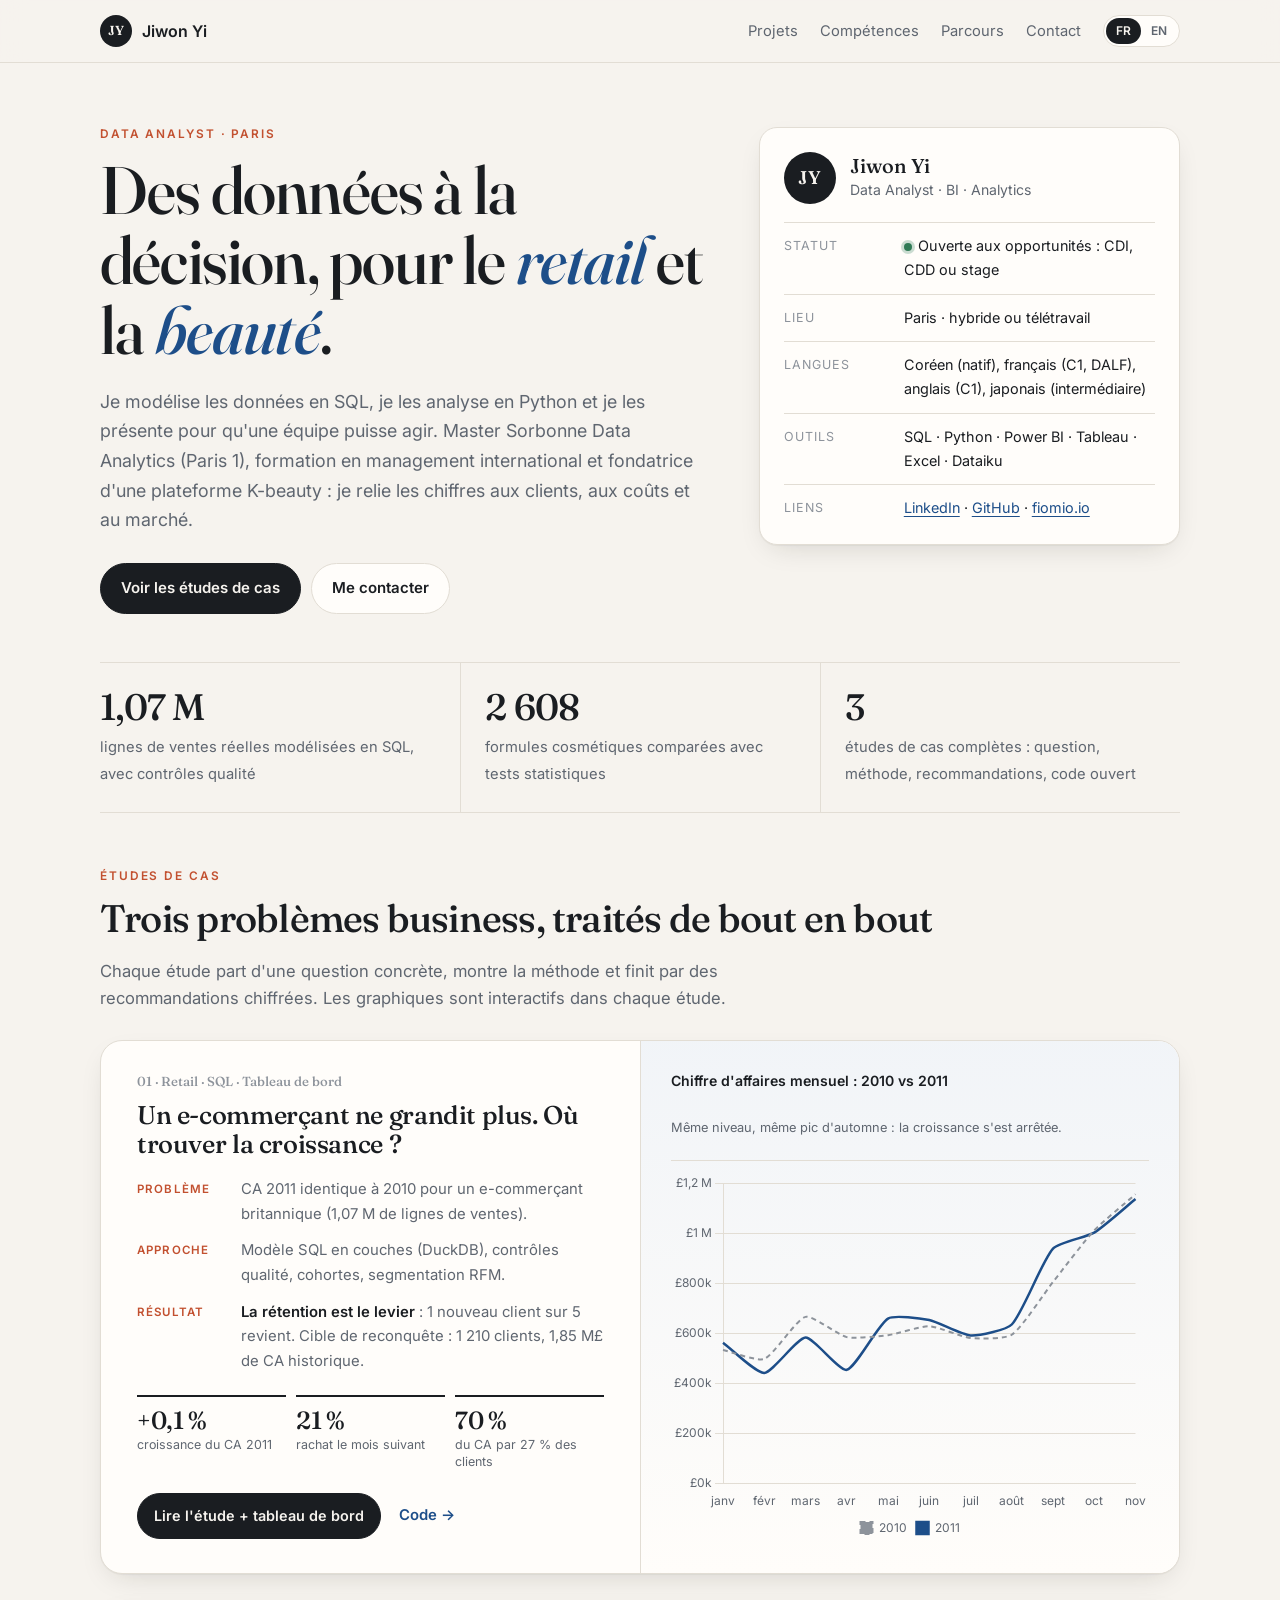
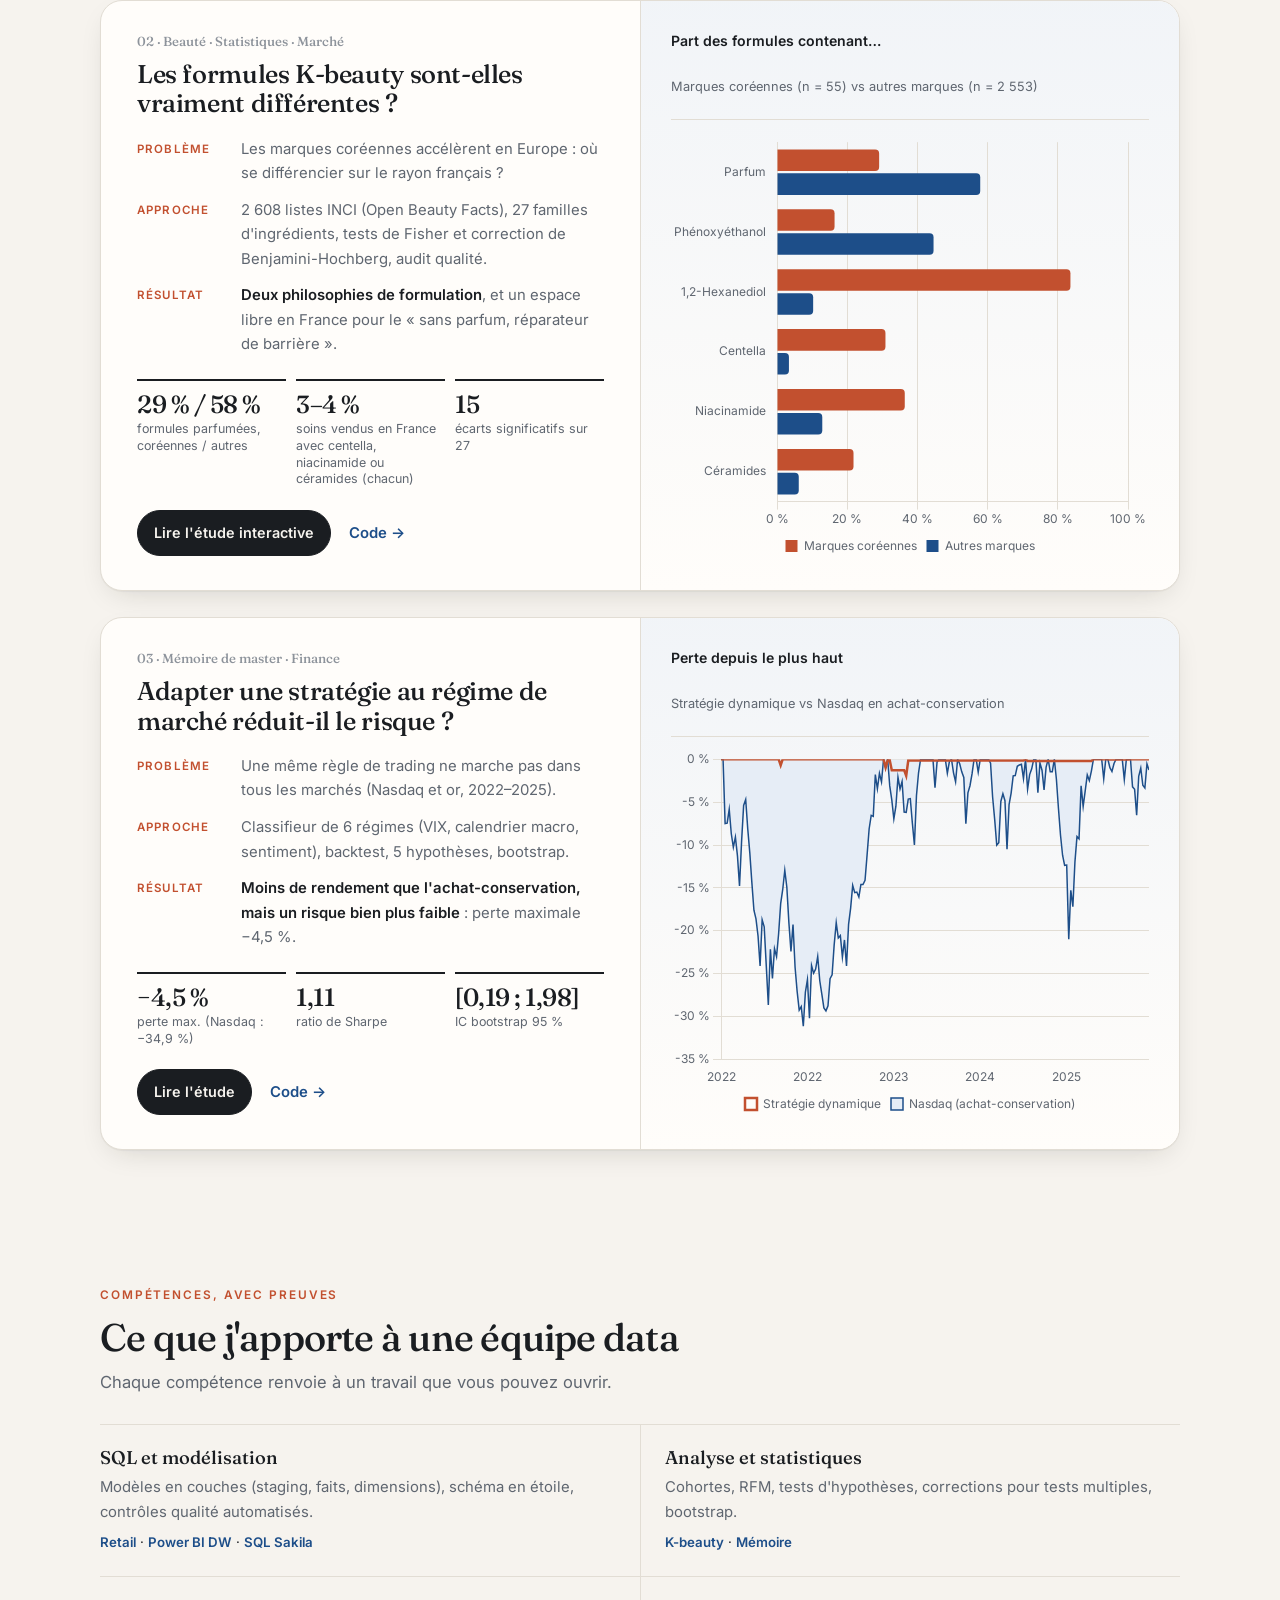
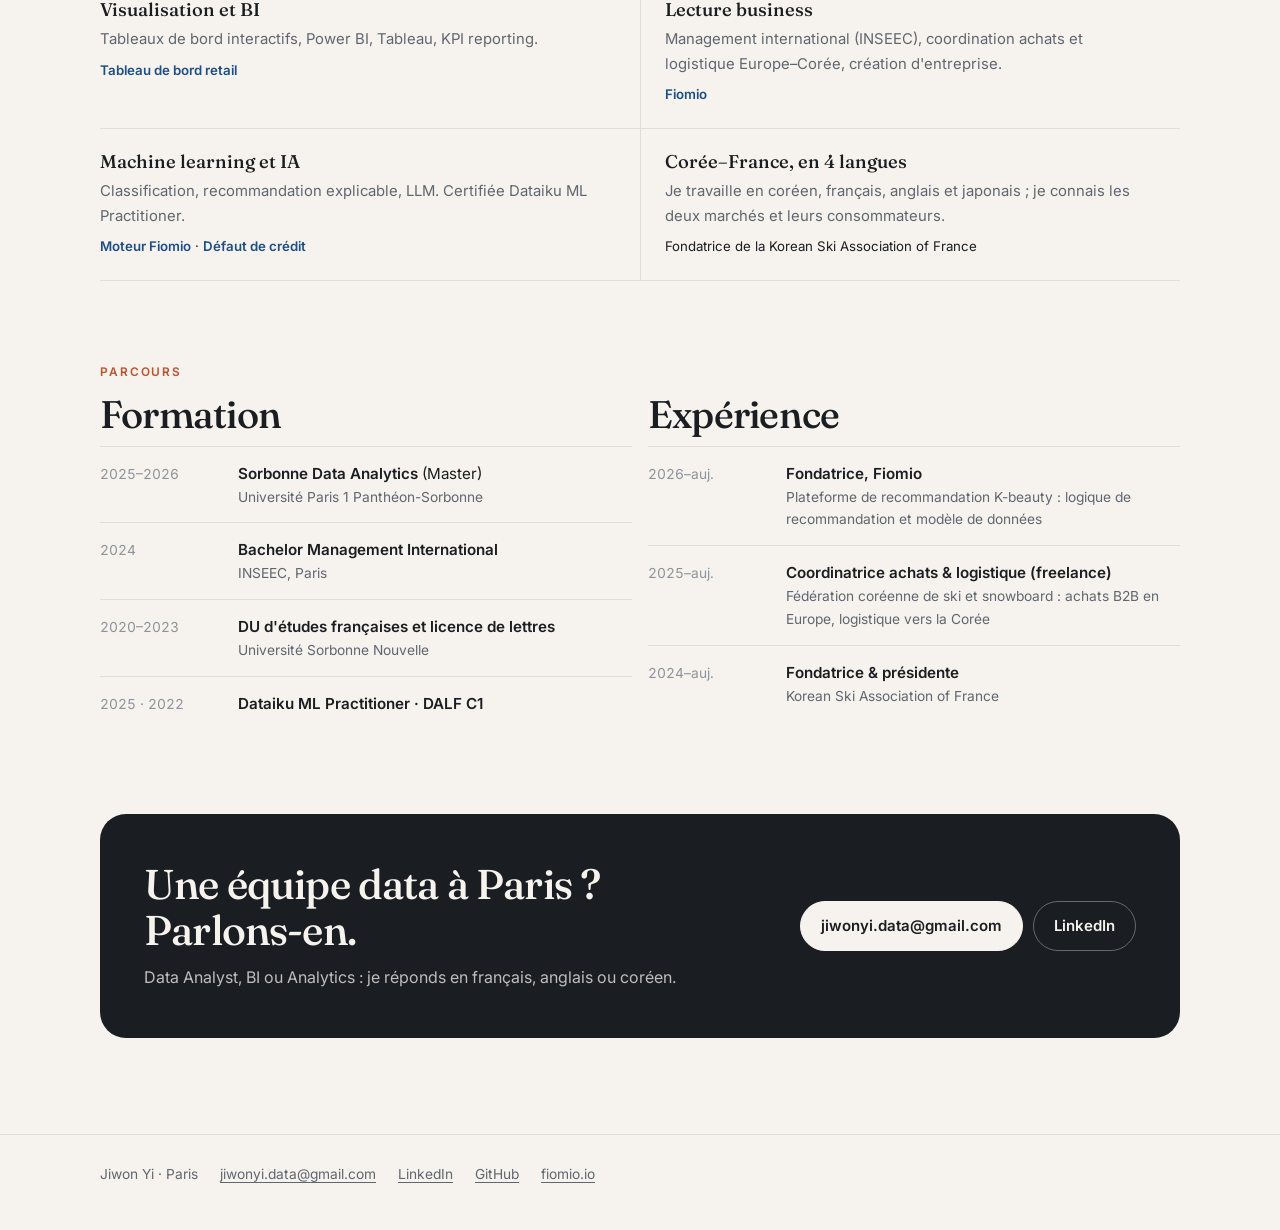
==== index.html @ de8e658b "Add cache-busting version to asset URLs Co-Authored-By: Claude Opus 5.5 <noreply@anthropic.com> Clau" ====
<!doctype html>
<html lang="fr" data-lang="fr">
<head>
<meta charset="utf-8">
<meta name="viewport" content="width=device-width, initial-scale=1">
<title>Jiwon Yi — Data Analyst à Paris</title>
<meta name="title-fr" content="Jiwon Yi — Data Analyst à Paris">
<meta name="title-en" content="Jiwon Yi — Data Analyst in Paris">
<meta name="description" content="Jiwon Yi, Data Analyst à Paris : SQL, Python, BI. Études de cas en retail, beauté et finance.">
<link rel="preconnect" href="https://fonts.googleapis.com"><link rel="preconnect" href="https://fonts.gstatic.com" crossorigin>
<link rel="stylesheet" href="https://fonts.googleapis.com/css2?family=Fraunces:ital,opsz,wght@0,9..144,400..600;1,9..144,400..600&family=Inter:wght@400;500;600&display=swap">
<link rel="stylesheet" href="assets/site.css?v=202611230153">
<script src="assets/site.js?v=202611230153"></script>
</head>
<body>
<nav class="nav"><div class="wrap">
  <a class="brand" href="index.html"><span class="mono">JY</span>Jiwon Yi</a>
  <a class="link" href="index.html#projets"><span lang="fr">Projets</span><span lang="en">Projects</span></a>
  <a class="link opt" href="index.html#competences"><span lang="fr">Compétences</span><span lang="en">Skills</span></a>
  <a class="link opt" href="index.html#parcours"><span lang="fr">Parcours</span><span lang="en">Background</span></a>
  <a class="link opt" href="mailto:jiwonyi.data@gmail.com">Contact</a>
  <div class="langsw" role="group" aria-label="Language"><button data-lang="fr" aria-pressed="true">FR</button><button data-lang="en" aria-pressed="false">EN</button></div>
</div></nav>
<header class="hero"><div class="wrap grid">
  <div>
    <p class="eyebrow">Data Analyst · Paris</p>
    <h1 class="display" lang="fr">Des données à la décision, pour le <em>retail</em> et la <em>beauté</em>.</h1>
    <h1 class="display" lang="en">From data to decisions, for <em>retail</em> and <em>beauty</em>.</h1>
    <p class="lead" lang="fr">Je modélise les données en SQL, je les analyse en Python et je les présente pour qu'une équipe puisse agir. Master Sorbonne Data Analytics (Paris 1), formation en management international et fondatrice d'une plateforme K-beauty : je relie les chiffres aux clients, aux coûts et au marché.</p>
    <p class="lead" lang="en">I model data in SQL, analyse it in Python and present it so a team can act on it. Sorbonne Data Analytics master's (Paris 1), an international-management background and founder of a K-beauty platform: I connect numbers to customers, costs and markets.</p>
    <div class="btns">
      <a class="btn primary" href="#etudes"><span lang="fr">Voir les études de cas</span><span lang="en">See the case studies</span></a>
      <a class="btn" href="mailto:jiwonyi.data@gmail.com"><span lang="fr">Me contacter</span><span lang="en">Get in touch</span></a>
    </div>
  </div>
  <aside class="profile">
    <div class="top"><span class="mono">JY</span><div><div class="name">Jiwon Yi</div><div class="role">Data Analyst · BI · Analytics</div></div></div>
    <dl class="facts">
      <div><dt lang="fr">Statut</dt><dt lang="en">Status</dt><dd><span class="dot"></span><span lang="fr">Ouverte aux opportunités : CDI, CDD ou stage</span><span lang="en">Open to roles: permanent, fixed-term or internship</span></dd></div>
      <div><dt lang="fr">Lieu</dt><dt lang="en">Location</dt><dd lang="fr">Paris · hybride ou télétravail</dd><dd lang="en">Paris · hybrid or remote</dd></div>
      <div><dt lang="fr">Langues</dt><dt lang="en">Languages</dt><dd lang="fr">Coréen (natif), français (C1, DALF), anglais (C1), japonais (intermédiaire)</dd><dd lang="en">Korean (native), French (C1, DALF), English (C1), Japanese (intermediate)</dd></div>
      <div><dt lang="fr">Outils</dt><dt lang="en">Tools</dt><dd>SQL · Python · Power BI · Tableau · Excel · Dataiku</dd></div>
      <div><dt lang="fr">Liens</dt><dt lang="en">Links</dt><dd><a href="https://www.linkedin.com/in/jiwonyi/">LinkedIn</a> · <a href="https://github.com/jiwon-ai">GitHub</a> · <a href="https://fiomio.io">fiomio.io</a></dd></div>
    </dl>
  </aside>
</div></header>

<div class="wrap"><div class="proof">
  <div><b><span lang="fr">1,07 M</span><span lang="en">1.07 M</span></b><span lang="fr">lignes de ventes réelles modélisées en SQL, avec contrôles qualité</span><span lang="en">real sales lines modelled in SQL, with data-quality checks</span></div>
  <div><b><span lang="fr">2 608</span><span lang="en">2,608</span></b><span lang="fr">formules cosmétiques comparées avec tests statistiques</span><span lang="en">cosmetic formulas compared with statistical tests</span></div>
  <div><b>3</b><span lang="fr">études de cas complètes : question, méthode, recommandations, code ouvert</span><span lang="en">full case studies: question, method, recommendations, open code</span></div>
</div></div>

<section id="etudes"><div class="wrap">
  <div class="sechead"><div>
    <p class="eyebrow"><span lang="fr">Études de cas</span><span lang="en">Case studies</span></p>
    <h2 class="h" lang="fr">Trois problèmes business, traités de bout en bout</h2>
    <h2 class="h" lang="en">Three business problems, solved end to end</h2>
  </div></div>
  <p class="intro" lang="fr">Chaque étude part d'une question concrète, montre la méthode et finit par des recommandations chiffrées. Les graphiques sont interactifs dans chaque étude.</p>
  <p class="intro" lang="en">Each study starts from a concrete question, shows the method and ends with quantified recommendations. Charts are interactive inside each study.</p>

  <article class="case">
    <div class="txt">
      <div class="num">01 · Retail · SQL · <span lang="fr">Tableau de bord</span><span lang="en">Dashboard</span></div>
      <h3 lang="fr">Un e-commerçant ne grandit plus. Où trouver la croissance ?</h3>
      <h3 lang="en">An online retailer stopped growing. Where is the growth?</h3>
      <dl class="pai">
        <div><dt lang="fr">Problème</dt><dt lang="en">Problem</dt><dd lang="fr">CA 2011 identique à 2010 pour un e-commerçant britannique (1,07 M de lignes de ventes).</dd><dd lang="en">2011 revenue equal to 2010 for a UK online retailer (1.07 M sales lines).</dd></div>
        <div><dt lang="fr">Approche</dt><dt lang="en">Approach</dt><dd lang="fr">Modèle SQL en couches (DuckDB), contrôles qualité, cohortes, segmentation RFM.</dd><dd lang="en">Layered SQL model (DuckDB), data-quality checks, cohorts, RFM segmentation.</dd></div>
        <div><dt lang="fr">Résultat</dt><dt lang="en">Result</dt><dd lang="fr"><b>La rétention est le levier</b> : 1 nouveau client sur 5 revient. Cible de reconquête : 1 210 clients, 1,85 M£ de CA historique.</dd><dd lang="en"><b>Retention is the lever</b>: 1 in 5 new customers returns. Win-back target: 1,210 customers, £1.85 M lifetime revenue.</dd></div>
      </dl>
      <div class="metrics">
        <div><b><span lang="fr">+0,1 %</span><span lang="en">+0.1 %</span></b><span lang="fr">croissance du CA 2011</span><span lang="en">2011 revenue growth</span></div>
        <div><b>21 %</b><span lang="fr">rachat le mois suivant</span><span lang="en">repeat next month</span></div>
        <div><b>70 %</b><span lang="fr">du CA par 27 % des clients</span><span lang="en">of revenue from 27 % of customers</span></div>
      </div>
      <div class="actions"><a class="btn primary" href="retail.html"><span lang="fr">Lire l'étude + tableau de bord</span><span lang="en">Read the study + dashboard</span></a><a href="https://github.com/jiwon-ai/retail-sales-analytics">Code →</a></div>
    </div>
    <div class="viz">
      <h4 lang="fr">Chiffre d'affaires mensuel : 2010 vs 2011</h4><h4 lang="en">Monthly revenue: 2010 vs 2011</h4>
      <p class="cap" lang="fr">Même niveau, même pic d'automne : la croissance s'est arrêtée.</p>
      <p class="cap" lang="en">Same level, same autumn peak: growth has stopped.</p>
      <div class="chartbox"><canvas id="v-retail" role="img" aria-label="Monthly revenue 2010 vs 2011"></canvas></div>
    </div>
  </article>

  <article class="case">
    <div class="txt">
      <div class="num">02 · <span lang="fr">Beauté</span><span lang="en">Beauty</span> · <span lang="fr">Statistiques</span><span lang="en">Statistics</span> · <span lang="fr">Marché</span><span lang="en">Market</span></div>
      <h3 lang="fr">Les formules K-beauty sont-elles vraiment différentes ?</h3>
      <h3 lang="en">Are K-beauty formulas really different?</h3>
      <dl class="pai">
        <div><dt lang="fr">Problème</dt><dt lang="en">Problem</dt><dd lang="fr">Les marques coréennes accélèrent en Europe : où se différencier sur le rayon français ?</dd><dd lang="en">Korean brands are accelerating in Europe: where can they stand out on the French shelf?</dd></div>
        <div><dt lang="fr">Approche</dt><dt lang="en">Approach</dt><dd lang="fr">2 608 listes INCI (Open Beauty Facts), 27 familles d'ingrédients, tests de Fisher et correction de Benjamini-Hochberg, audit qualité.</dd><dd lang="en">2,608 INCI lists (Open Beauty Facts), 27 ingredient families, Fisher tests with Benjamini-Hochberg correction, quality audit.</dd></div>
        <div><dt lang="fr">Résultat</dt><dt lang="en">Result</dt><dd lang="fr"><b>Deux philosophies de formulation</b>, et un espace libre en France pour le « sans parfum, réparateur de barrière ».</dd><dd lang="en"><b>Two formulation philosophies</b>, and white space in France for "fragrance-free, barrier repair".</dd></div>
      </dl>
      <div class="metrics">
        <div><b>29 % / 58 %</b><span lang="fr">formules parfumées, coréennes / autres</span><span lang="en">fragranced, Korean / other</span></div>
        <div><b>3–4 %</b><span lang="fr">soins vendus en France avec centella, niacinamide ou céramides (chacun)</span><span lang="en">of French face care with centella, niacinamide or ceramides (each)</span></div>
        <div><b>15</b><span lang="fr">écarts significatifs sur 27</span><span lang="en">significant gaps out of 27</span></div>
      </div>
      <div class="actions"><a class="btn primary" href="kbeauty.html"><span lang="fr">Lire l'étude interactive</span><span lang="en">Read the interactive study</span></a><a href="https://github.com/jiwon-ai/kbeauty-ingredients-analysis">Code →</a></div>
    </div>
    <div class="viz">
      <h4 lang="fr">Part des formules contenant…</h4><h4 lang="en">Share of formulas containing…</h4>
      <p class="cap" lang="fr">Marques coréennes (n = 55) vs autres marques (n = 2 553)</p>
      <p class="cap" lang="en">Korean brands (n = 55) vs other brands (n = 2,553)</p>
      <div class="chartbox"><canvas id="v-kb" role="img" aria-label="Ingredient shares, Korean vs other brands"></canvas></div>
    </div>
  </article>

  <article class="case">
    <div class="txt">
      <div class="num">03 · <span lang="fr">Mémoire de master</span><span lang="en">Master's thesis</span> · <span lang="fr">Finance</span><span lang="en">Finance</span></div>
      <h3 lang="fr">Adapter une stratégie au régime de marché réduit-il le risque ?</h3>
      <h3 lang="en">Does adapting a strategy to the market regime reduce risk?</h3>
      <dl class="pai">
        <div><dt lang="fr">Problème</dt><dt lang="en">Problem</dt><dd lang="fr">Une même règle de trading ne marche pas dans tous les marchés (Nasdaq et or, 2022–2025).</dd><dd lang="en">One trading rule does not work in every market (Nasdaq and gold, 2022–2025).</dd></div>
        <div><dt lang="fr">Approche</dt><dt lang="en">Approach</dt><dd lang="fr">Classifieur de 6 régimes (VIX, calendrier macro, sentiment), backtest, 5 hypothèses, bootstrap.</dd><dd lang="en">6-regime classifier (VIX, macro calendar, sentiment), backtest, 5 hypotheses, bootstrap.</dd></div>
        <div><dt lang="fr">Résultat</dt><dt lang="en">Result</dt><dd lang="fr"><b>Moins de rendement que l'achat-conservation, mais un risque bien plus faible</b> : perte maximale −4,5 %.</dd><dd lang="en"><b>Less return than buy-and-hold, but far lower risk</b>: −4.5 % maximum drawdown.</dd></div>
      </dl>
      <div class="metrics">
        <div><b><span lang="fr">−4,5 %</span><span lang="en">−4.5 %</span></b><span lang="fr">perte max. (Nasdaq : −34,9 %)</span><span lang="en">max drawdown (Nasdaq: −34.9 %)</span></div>
        <div><b><span lang="fr">1,11</span><span lang="en">1.11</span></b><span lang="fr">ratio de Sharpe</span><span lang="en">Sharpe ratio</span></div>
        <div><b><span lang="fr">[0,19 ; 1,98]</span><span lang="en">[0.19, 1.98]</span></b><span lang="fr">IC bootstrap 95 %</span><span lang="en">95 % bootstrap CI</span></div>
      </div>
      <div class="actions"><a class="btn primary" href="thesis.html"><span lang="fr">Lire l'étude</span><span lang="en">Read the study</span></a><a href="https://github.com/jiwon-ai/Paris1_nasdaqandgold">Code →</a></div>
    </div>
    <div class="viz">
      <h4 lang="fr">Perte depuis le plus haut</h4><h4 lang="en">Drawdown from peak</h4>
      <p class="cap" lang="fr">Stratégie dynamique vs Nasdaq en achat-conservation</p>
      <p class="cap" lang="en">Dynamic strategy vs Nasdaq buy-and-hold</p>
      <div class="chartbox"><canvas id="v-th" role="img" aria-label="Drawdown, dynamic strategy vs Nasdaq"></canvas></div>
    </div>
  </article>
</div></section>

<section id="competences"><div class="wrap">
  <p class="eyebrow"><span lang="fr">Compétences, avec preuves</span><span lang="en">Skills, with evidence</span></p>
  <h2 class="h" lang="fr">Ce que j'apporte à une équipe data</h2>
  <h2 class="h" lang="en">What I bring to a data team</h2>
  <p class="intro" lang="fr">Chaque compétence renvoie à un travail que vous pouvez ouvrir.</p>
  <p class="intro" lang="en">Each skill links to work you can open.</p>
  <div class="caps">
    <div class="cap"><h3 lang="fr">SQL et modélisation</h3><h3 lang="en">SQL &amp; data modelling</h3>
      <p lang="fr">Modèles en couches (staging, faits, dimensions), schéma en étoile, contrôles qualité automatisés.</p>
      <p lang="en">Layered models (staging, facts, dimensions), star schema, automated data-quality checks.</p>
      <div class="ev"><a href="retail.html">Retail</a> · <a href="https://github.com/jiwon-ai/PROJET-POWER-BI-SDA6">Power BI DW</a> · <a href="https://github.com/jiwon-ai/SDA_SQL">SQL Sakila</a></div></div>
    <div class="cap"><h3 lang="fr">Analyse et statistiques</h3><h3 lang="en">Analysis &amp; statistics</h3>
      <p lang="fr">Cohortes, RFM, tests d'hypothèses, corrections pour tests multiples, bootstrap.</p>
      <p lang="en">Cohorts, RFM, hypothesis tests, multiple-testing corrections, bootstrap.</p>
      <div class="ev"><a href="kbeauty.html">K-beauty</a> · <a href="thesis.html"><span lang="fr">Mémoire</span><span lang="en">Thesis</span></a></div></div>
    <div class="cap"><h3 lang="fr">Visualisation et BI</h3><h3 lang="en">Visualisation &amp; BI</h3>
      <p lang="fr">Tableaux de bord interactifs, Power BI, Tableau, KPI reporting.</p>
      <p lang="en">Interactive dashboards, Power BI, Tableau, KPI reporting.</p>
      <div class="ev"><a href="retail.html#dashboard"><span lang="fr">Tableau de bord retail</span><span lang="en">Retail dashboard</span></a></div></div>
    <div class="cap"><h3 lang="fr">Lecture business</h3><h3 lang="en">Business judgement</h3>
      <p lang="fr">Management international (INSEEC), coordination achats et logistique Europe–Corée, création d'entreprise.</p>
      <p lang="en">International management (INSEEC), Europe–Korea procurement and logistics coordination, founding a company.</p>
      <div class="ev"><a href="https://fiomio.io">Fiomio</a></div></div>
    <div class="cap"><h3 lang="fr">Machine learning et IA</h3><h3 lang="en">Machine learning &amp; AI</h3>
      <p lang="fr">Classification, recommandation explicable, LLM. Certifiée Dataiku ML Practitioner.</p>
      <p lang="en">Classification, explainable recommendation, LLMs. Dataiku ML Practitioner certified.</p>
      <div class="ev"><a href="https://github.com/jiwon-ai/daily-coding/tree/main/ml_project02_fiomio_skin"><span lang="fr">Moteur Fiomio</span><span lang="en">Fiomio engine</span></a> · <a href="https://github.com/jiwon-ai/SDA_Python"><span lang="fr">Défaut de crédit</span><span lang="en">Credit default</span></a></div></div>
    <div class="cap"><h3 lang="fr">Corée–France, en 4 langues</h3><h3 lang="en">Korea–France, in 4 languages</h3>
      <p lang="fr">Je travaille en coréen, français, anglais et japonais ; je connais les deux marchés et leurs consommateurs.</p>
      <p lang="en">I work in Korean, French, English and Japanese, and know both markets and their consumers.</p>
      <div class="ev"><span lang="fr">Fondatrice de la Korean Ski Association of France</span><span lang="en">Founder of the Korean Ski Association of France</span></div></div>
  </div>
</div></section>

<section id="parcours" class="tight"><div class="wrap">
  <p class="eyebrow"><span lang="fr">Parcours</span><span lang="en">Background</span></p>
  <div class="grid2">
    <div>
      <h2 class="h" lang="fr">Formation</h2><h2 class="h" lang="en">Education</h2>
      <div class="tl">
        <div><span class="y">2025–2026</span><span><b>Sorbonne Data Analytics</b> (Master)<small>Université Paris 1 Panthéon-Sorbonne</small></span></div>
        <div><span class="y">2024</span><span><b lang="fr">Bachelor Management International</b><b lang="en">Bachelor in International Management</b><small>INSEEC, Paris</small></span></div>
        <div><span class="y">2020–2023</span><span><b lang="fr">DU d'études françaises et licence de lettres</b><b lang="en">French studies diploma and BA in French literature</b><small>Université Sorbonne Nouvelle</small></span></div>
        <div><span class="y">2025 · 2022</span><span><b>Dataiku ML Practitioner · DALF C1</b></span></div>
      </div>
    </div>
    <div>
      <h2 class="h" lang="fr">Expérience</h2><h2 class="h" lang="en">Experience</h2>
      <div class="tl">
        <div><span class="y" lang="fr">2026–auj.</span><span class="y" lang="en">2026–now</span><span><b lang="fr">Fondatrice, Fiomio</b><b lang="en">Founder, Fiomio</b><small lang="fr">Plateforme de recommandation K-beauty : logique de recommandation et modèle de données</small><small lang="en">K-beauty recommendation platform: recommendation logic and data model</small></span></div>
        <div><span class="y" lang="fr">2025–auj.</span><span class="y" lang="en">2025–now</span><span><b lang="fr">Coordinatrice achats &amp; logistique (freelance)</b><b lang="en">Procurement &amp; Logistics Coordinator (freelance)</b><small lang="fr">Fédération coréenne de ski et snowboard : achats B2B en Europe, logistique vers la Corée</small><small lang="en">Korea Ski &amp; Snowboard Federation: B2B purchasing in Europe, logistics to Korea</small></span></div>
        <div><span class="y" lang="fr">2024–auj.</span><span class="y" lang="en">2024–now</span><span><b lang="fr">Fondatrice &amp; présidente</b><b lang="en">Founder &amp; President</b><small>Korean Ski Association of France</small></span></div>
      </div>
    </div>
  </div>
</div></section>

<section><div class="wrap"><div class="cta">
  <div>
    <h2 lang="fr">Une équipe data à Paris ? Parlons-en.</h2>
    <h2 lang="en">A data team in Paris? Let's talk.</h2>
    <p lang="fr">Data Analyst, BI ou Analytics : je réponds en français, anglais ou coréen.</p>
    <p lang="en">Data Analyst, BI or Analytics roles: I reply in French, English or Korean.</p>
  </div>
  <div class="btns">
    <a class="btn primary" href="mailto:jiwonyi.data@gmail.com">jiwonyi.data@gmail.com</a>
    <a class="btn" href="https://www.linkedin.com/in/jiwonyi/">LinkedIn</a>
  </div>
</div></div></section>

<footer><div class="wrap">
  <span>Jiwon Yi · Paris</span>
  <a href="mailto:jiwonyi.data@gmail.com">jiwonyi.data@gmail.com</a>
  <a href="https://www.linkedin.com/in/jiwonyi/">LinkedIn</a>
  <a href="https://github.com/jiwon-ai">GitHub</a>
  <a href="https://fiomio.io">fiomio.io</a>
</div></footer>
<script src="assets/chart.umd.js?v=202611230153"></script><script src="assets/home.js?v=202611230153"></script>
</body>
</html>
---- assets/site.css ----
/* Jiwon Yi — portfolio. Editorial look: serif display + clean sans, warm paper, one accent. */
:root{
  --bg:#f6f3ee;--surface:#fffdfa;--fg:#1a1d21;--muted:#5f6670;--faint:#8d939b;--line:#e2ddd4;
  --accent:#1d4e89;--accent-2:#c2502f;--accent-soft:#e6edf6;--warm-soft:#f6e4dc;--gold:#a8822b;--ok:#2f7a55;
  --serif:"Fraunces",Georgia,"Times New Roman",serif;
  --sans:"Inter",-apple-system,BlinkMacSystemFont,"Segoe UI",Roboto,Helvetica,Arial,sans-serif;
  --radius:18px;--maxw:1120px;
  --shadow:0 1px 1px rgba(30,25,15,.04),0 10px 30px -12px rgba(30,25,15,.18);
}
@media (prefers-color-scheme:dark){:root:not([data-theme="light"]){
  --bg:#121417;--surface:#1a1d22;--fg:#eceae6;--muted:#a3a8af;--faint:#7d838b;--line:#2b2f36;
  --accent:#8db8ea;--accent-2:#ee8b6c;--accent-soft:#1f2a38;--warm-soft:#33231e;--gold:#d6b25b;--ok:#73c49b;
  --shadow:0 1px 1px rgba(0,0,0,.3),0 10px 30px -12px rgba(0,0,0,.6);
}}
:root[data-theme="dark"]{
  --bg:#121417;--surface:#1a1d22;--fg:#eceae6;--muted:#a3a8af;--faint:#7d838b;--line:#2b2f36;
  --accent:#8db8ea;--accent-2:#ee8b6c;--accent-soft:#1f2a38;--warm-soft:#33231e;--gold:#d6b25b;--ok:#73c49b;
}
*{box-sizing:border-box}
html{scroll-behavior:smooth}
body{margin:0;background:var(--bg);color:var(--fg);font:16px/1.65 var(--sans);-webkit-font-smoothing:antialiased;text-rendering:optimizeLegibility}
a{color:var(--accent);text-underline-offset:3px}
img{max-width:100%;display:block}
.wrap{max-width:var(--maxw);margin:0 auto;padding:0 20px}
html[data-lang="fr"] [lang="en"]:not(html){display:none!important}
html[data-lang="en"] [lang="fr"]:not(html){display:none!important}

/* nav */
.nav{position:sticky;top:0;z-index:20;background:color-mix(in srgb,var(--bg) 85%,transparent);backdrop-filter:saturate(1.2) blur(12px);border-bottom:1px solid var(--line)}
.nav .wrap{display:flex;align-items:center;gap:22px;height:62px}
.brand{display:flex;align-items:center;gap:10px;font-weight:600;color:var(--fg);text-decoration:none;margin-right:auto}
.mono{width:32px;height:32px;border-radius:50%;background:var(--fg);color:var(--bg);display:grid;place-items:center;font:600 .82rem/1 var(--serif);letter-spacing:.02em}
.nav a.link{color:var(--muted);text-decoration:none;font-size:.92rem}
.nav a.link:hover{color:var(--fg)}
.langsw{display:flex;border:1px solid var(--line);border-radius:999px;padding:2px;background:var(--surface)}
.langsw button{border:0;background:transparent;color:var(--muted);font:600 .75rem/1 var(--sans);padding:7px 10px;border-radius:999px;cursor:pointer}
.langsw button[aria-pressed="true"]{background:var(--fg);color:var(--bg)}
@media (max-width:680px){.nav a.link.opt{display:none}.nav .wrap{gap:14px}}

/* type */
.eyebrow{font:600 .74rem/1.2 var(--sans);letter-spacing:.16em;text-transform:uppercase;color:var(--accent-2);margin:0 0 14px}
.display{font-family:var(--serif);font-weight:500;letter-spacing:-.012em;line-height:1.04;font-variation-settings:"opsz" 144}
h2.h{font-family:var(--serif);font-weight:500;font-size:clamp(1.7rem,3.4vw,2.4rem);letter-spacing:-.02em;line-height:1.1;margin:0 0 10px}
p.intro{color:var(--muted);max-width:640px;margin:0 0 28px;font-size:1.04rem}
.sechead{display:flex;justify-content:space-between;align-items:end;gap:20px;flex-wrap:wrap;margin-bottom:8px}
section{padding:56px 0}
section.tight{padding:28px 0}
.rule{border:0;border-top:1px solid var(--line);margin:0}

/* hero */
.hero{padding:64px 0 48px}
.hero .grid{display:grid;grid-template-columns:1.45fr 1fr;gap:48px;align-items:start}
.hero h1{font-size:clamp(2.5rem,5.6vw,4.2rem);margin:0 0 22px}
.hero h1 em{font-style:italic;color:var(--accent)}
.hero .lead{font-size:1.12rem;color:var(--muted);max-width:620px;margin:0 0 28px}
.btns{display:flex;flex-wrap:wrap;gap:10px}
.btn{display:inline-flex;align-items:center;gap:8px;padding:12px 20px;border-radius:999px;text-decoration:none;font-weight:600;font-size:.94rem;border:1px solid var(--line);color:var(--fg);background:var(--surface);transition:transform .15s,border-color .15s}
.btn:hover{transform:translateY(-1px);border-color:var(--fg)}
.btn.primary{background:var(--fg);color:var(--bg);border-color:var(--fg)}
.profile{background:var(--surface);border:1px solid var(--line);border-radius:var(--radius);padding:24px;box-shadow:var(--shadow)}
.profile .top{display:flex;gap:14px;align-items:center;margin-bottom:18px}
.profile .mono{width:52px;height:52px;font-size:1.15rem}
.profile .name{font:500 1.25rem/1.2 var(--serif)}
.profile .role{font-size:.88rem;color:var(--muted)}
.facts{margin:0;display:grid;gap:12px}
.facts div{display:grid;grid-template-columns:110px 1fr;gap:10px;font-size:.9rem;border-top:1px solid var(--line);padding-top:11px}
.facts dt{color:var(--faint);font-size:.78rem;text-transform:uppercase;letter-spacing:.08em;padding-top:2px}
.facts dd{margin:0}
.dot{display:inline-block;width:8px;height:8px;border-radius:50%;background:var(--ok);margin-right:6px;box-shadow:0 0 0 3px color-mix(in srgb,var(--ok) 25%,transparent)}
@media (max-width:900px){.hero .grid{grid-template-columns:1fr;gap:32px}.hero{padding-top:40px}}

/* proof strip */
.proof{display:grid;grid-template-columns:repeat(3,1fr);border-top:1px solid var(--line);border-bottom:1px solid var(--line)}
.proof div{padding:26px 24px 26px 0}
.proof div+div{padding-left:24px;border-left:1px solid var(--line)}
.proof b{display:block;font:500 2.3rem/1 var(--serif);letter-spacing:-.02em;margin-bottom:8px}
.proof span{color:var(--muted);font-size:.92rem}
@media (max-width:760px){.proof{grid-template-columns:1fr}.proof div,.proof div+div{padding:18px 0;border-left:0}.proof div+div{border-top:1px solid var(--line)}}

/* case cards */
.case{display:grid;grid-template-columns:1fr 1fr;background:var(--surface);border:1px solid var(--line);border-radius:22px;overflow:hidden;box-shadow:var(--shadow);margin-bottom:26px}
.case .txt{padding:34px 36px}
.case .viz{padding:28px 30px;border-left:1px solid var(--line);background:linear-gradient(180deg,color-mix(in srgb,var(--accent-soft) 55%,var(--surface)),var(--surface));display:flex;flex-direction:column}
.case .num{font:500 .82rem/1 var(--serif);color:var(--faint);margin-bottom:12px}
.case h3{font:500 1.6rem/1.15 var(--serif);letter-spacing:-.015em;margin:6px 0 18px}
.pai{display:grid;gap:12px;margin:0 0 22px}
.pai div{display:grid;grid-template-columns:92px 1fr;gap:12px;font-size:.93rem}
.pai dt{font-size:.72rem;font-weight:600;letter-spacing:.1em;text-transform:uppercase;color:var(--accent-2);padding-top:3px}
.pai dd{margin:0;color:var(--muted)}
.pai dd b{color:var(--fg);font-weight:600}
.metrics{display:grid;grid-template-columns:repeat(3,1fr);gap:10px;margin-bottom:22px}
.metrics div{border-top:2px solid var(--fg);padding-top:10px}
.metrics b{display:block;font:500 1.55rem/1.05 var(--serif);letter-spacing:-.02em}
.metrics span{display:block;font-size:.78rem;color:var(--muted);line-height:1.35;margin-top:4px}
.tags{display:flex;flex-wrap:wrap;gap:6px;margin:0 0 22px;padding:0;list-style:none}
.tags li{font-size:.75rem;padding:3px 10px;border-radius:999px;border:1px solid var(--line);color:var(--muted)}
.actions{display:flex;gap:18px;flex-wrap:wrap;align-items:center}
.actions a{font-weight:600;text-decoration:none;font-size:.93rem}
.actions a.btn{font-size:.9rem;padding:10px 16px}
.viz h4{margin:0 0 2px;font-size:.88rem;font-weight:600}
.viz .cap{margin:0 0 12px;font-size:.8rem;color:var(--muted)}
.viz .chartbox{position:relative;flex:1;min-height:260px}
@media (max-width:900px){.case{grid-template-columns:1fr}.case .viz{border-left:0;border-top:1px solid var(--line)}.case .txt{padding:26px 22px}.case .viz{padding:22px}}
@media (max-width:480px){.metrics{grid-template-columns:1fr 1fr}.pai div{grid-template-columns:1fr;gap:2px}}

/* capability matrix */
.caps{display:grid;grid-template-columns:repeat(2,1fr);gap:0;border-top:1px solid var(--line)}
.cap{padding:22px 24px 22px 0;border-bottom:1px solid var(--line)}
.cap:nth-child(even){padding-left:24px;border-left:1px solid var(--line)}
.cap h3{font:500 1.15rem/1.2 var(--serif);margin:0 0 6px}
.cap p{margin:0 0 8px;color:var(--muted);font-size:.93rem}
.cap .ev{font-size:.83rem}
.cap .ev a{text-decoration:none;font-weight:600}
@media (max-width:760px){.caps{grid-template-columns:1fr}.cap,.cap:nth-child(even){padding:18px 0;border-left:0}}

.grid2{display:grid;grid-template-columns:repeat(2,1fr);gap:16px}
.grid3{display:grid;grid-template-columns:repeat(3,1fr);gap:16px}
@media (max-width:820px){.grid2,.grid3{grid-template-columns:1fr}}
.card{background:var(--surface);border:1px solid var(--line);border-radius:16px;padding:22px 24px}
.card h3{margin:0 0 6px;font:500 1.12rem/1.25 var(--serif)}
.card p{margin:0 0 10px;color:var(--muted);font-size:.93rem}

/* timeline */
.tl{display:grid;gap:0}
.tl div{display:grid;grid-template-columns:120px 1fr;gap:18px;padding:14px 0;border-top:1px solid var(--line);font-size:.95rem}
.tl span.y{color:var(--faint);font-variant-numeric:tabular-nums;font-size:.86rem;padding-top:2px}
.tl b{font-weight:600}
.tl small{display:block;color:var(--muted);font-size:.86rem}

/* contact */
.cta{background:var(--fg);color:var(--bg);border-radius:26px;padding:48px 44px;display:grid;grid-template-columns:1.4fr 1fr;gap:30px;align-items:center}
.cta h2{font:500 clamp(1.8rem,3.6vw,2.6rem)/1.1 var(--serif);letter-spacing:-.02em;margin:0 0 10px}
.cta p{margin:0;opacity:.75}
.cta .btns{justify-content:flex-end}
.cta .btn{background:transparent;color:var(--bg);border-color:color-mix(in srgb,var(--bg) 35%,transparent)}
.cta .btn.primary{background:var(--bg);color:var(--fg);border-color:var(--bg)}
@media (max-width:820px){.cta{grid-template-columns:1fr;padding:32px 24px}.cta .btns{justify-content:flex-start}}

/* case study pages */
.case-hero{padding:56px 0 20px}
.case-hero h1{font-size:clamp(2rem,4.6vw,3.2rem);margin:0 0 16px;max-width:900px}
.case-hero p{color:var(--muted);font-size:1.08rem;max-width:760px;margin:0 0 20px}
.back{display:inline-block;font-size:.88rem;text-decoration:none;color:var(--muted);margin-bottom:22px}
.meta{display:flex;flex-wrap:wrap;gap:8px 22px;font-size:.86rem;color:var(--muted);margin-bottom:20px}
.meta b{color:var(--fg);font-weight:600}
.kpis{display:grid;grid-template-columns:repeat(4,1fr);gap:0;border-top:1px solid var(--line);border-bottom:1px solid var(--line);margin:10px 0 8px}
.kpi{padding:20px 18px 20px 0}
.kpi+.kpi{padding-left:18px;border-left:1px solid var(--line)}
.kpi b{display:block;font:500 1.8rem/1.05 var(--serif);letter-spacing:-.02em}
.kpi span{display:block;font-size:.84rem;color:var(--muted);margin-top:6px}
.kpi .d{font-size:.8rem;font-weight:600;margin-top:6px}
#kpis.kpis{border:0;gap:12px;margin:14px 0}
#kpis .kpi,#kpis .kpi+.kpi{background:var(--surface);border:1px solid var(--line);border-radius:14px;padding:16px 18px}
.kpi b span,.proof b span,.metrics b span{font:inherit;color:inherit;display:inline;margin:0}
.up{color:var(--ok)}.down{color:var(--accent-2)}
@media (max-width:760px){.kpis{grid-template-columns:1fr 1fr}.kpi:nth-child(3){padding-left:0;border-left:0}.kpi:nth-child(n+3){border-top:1px solid var(--line)}#kpis .kpi:nth-child(n){border-top:1px solid var(--line)}}
.panel{background:var(--surface);border:1px solid var(--line);border-radius:var(--radius);padding:24px 26px;box-shadow:var(--shadow);margin-bottom:18px}
.panel h3{margin:0 0 4px;font:500 1.15rem/1.25 var(--serif)}
.panel .sub{margin:0 0 14px;color:var(--muted);font-size:.88rem}
.chart{position:relative;height:320px}
.chart.tall{height:460px}
.chart.short{height:260px}
.seg{display:inline-flex;flex-wrap:wrap;gap:6px;margin:0 0 14px}
.seg button{border:1px solid var(--line);background:var(--surface);color:var(--fg);border-radius:999px;padding:6px 13px;font:500 .84rem/1.2 var(--sans);cursor:pointer}
.seg button[aria-pressed="true"]{background:var(--fg);border-color:var(--fg);color:var(--bg)}
.toolbar{display:flex;flex-wrap:wrap;align-items:center;gap:6px 14px;margin-bottom:4px}
.toolbar label{font-size:.78rem;color:var(--faint);font-weight:600;text-transform:uppercase;letter-spacing:.08em}
h2.title{font:500 1.7rem/1.15 var(--serif);letter-spacing:-.015em;margin:8px 0 8px}
.prose{max-width:760px}
.prose h2{font:500 1.5rem/1.2 var(--serif);letter-spacing:-.015em;margin:40px 0 12px}
.prose ol,.prose ul{padding-left:20px}
.prose li{margin:7px 0}
.note{font-size:.86rem;color:var(--muted)}
table{border-collapse:collapse;width:100%;font-size:.9rem}
th,td{padding:9px 10px;border-bottom:1px solid var(--line);text-align:left}
th{font-size:.74rem;text-transform:uppercase;letter-spacing:.07em;color:var(--faint);font-weight:600}
td.n,th.n{text-align:right;font-variant-numeric:tabular-nums}
.tablewrap{overflow-x:auto}
.heat{border-collapse:separate;border-spacing:2px;font-size:.72rem;min-width:640px}
.heat td,.heat th{border:0;padding:4px 0;text-align:center;min-width:26px;border-radius:3px}
.heat th{font-size:.68rem;letter-spacing:0}
.heat td.lab{text-align:right;padding-right:8px;color:var(--muted);white-space:nowrap}
.flow{display:flex;flex-wrap:wrap;gap:8px;align-items:center;margin:12px 0}
.flow span{background:var(--accent-soft);color:var(--accent);border-radius:10px;padding:8px 12px;font-size:.84rem;font-weight:600}
.flow span span{background:none;padding:0}
.flow i{color:var(--faint);font-style:normal}
.callout{border-left:3px solid var(--accent-2);background:var(--warm-soft);padding:14px 18px;border-radius:0 12px 12px 0;margin:18px 0}
.callout p{margin:0}
.next{display:flex;justify-content:space-between;gap:16px;flex-wrap:wrap;margin-top:40px;padding-top:24px;border-top:1px solid var(--line)}
.next a{text-decoration:none;font-weight:600}

footer{border-top:1px solid var(--line);margin-top:40px;padding:28px 0 44px;color:var(--muted);font-size:.86rem}
footer .wrap{display:flex;flex-wrap:wrap;gap:10px 22px;align-items:center}
footer a{color:var(--muted)}
.case-hero h1{font-family:var(--serif);font-weight:500;letter-spacing:-.012em;line-height:1.08}
.case-hero .eyebrow{color:var(--accent-2)}
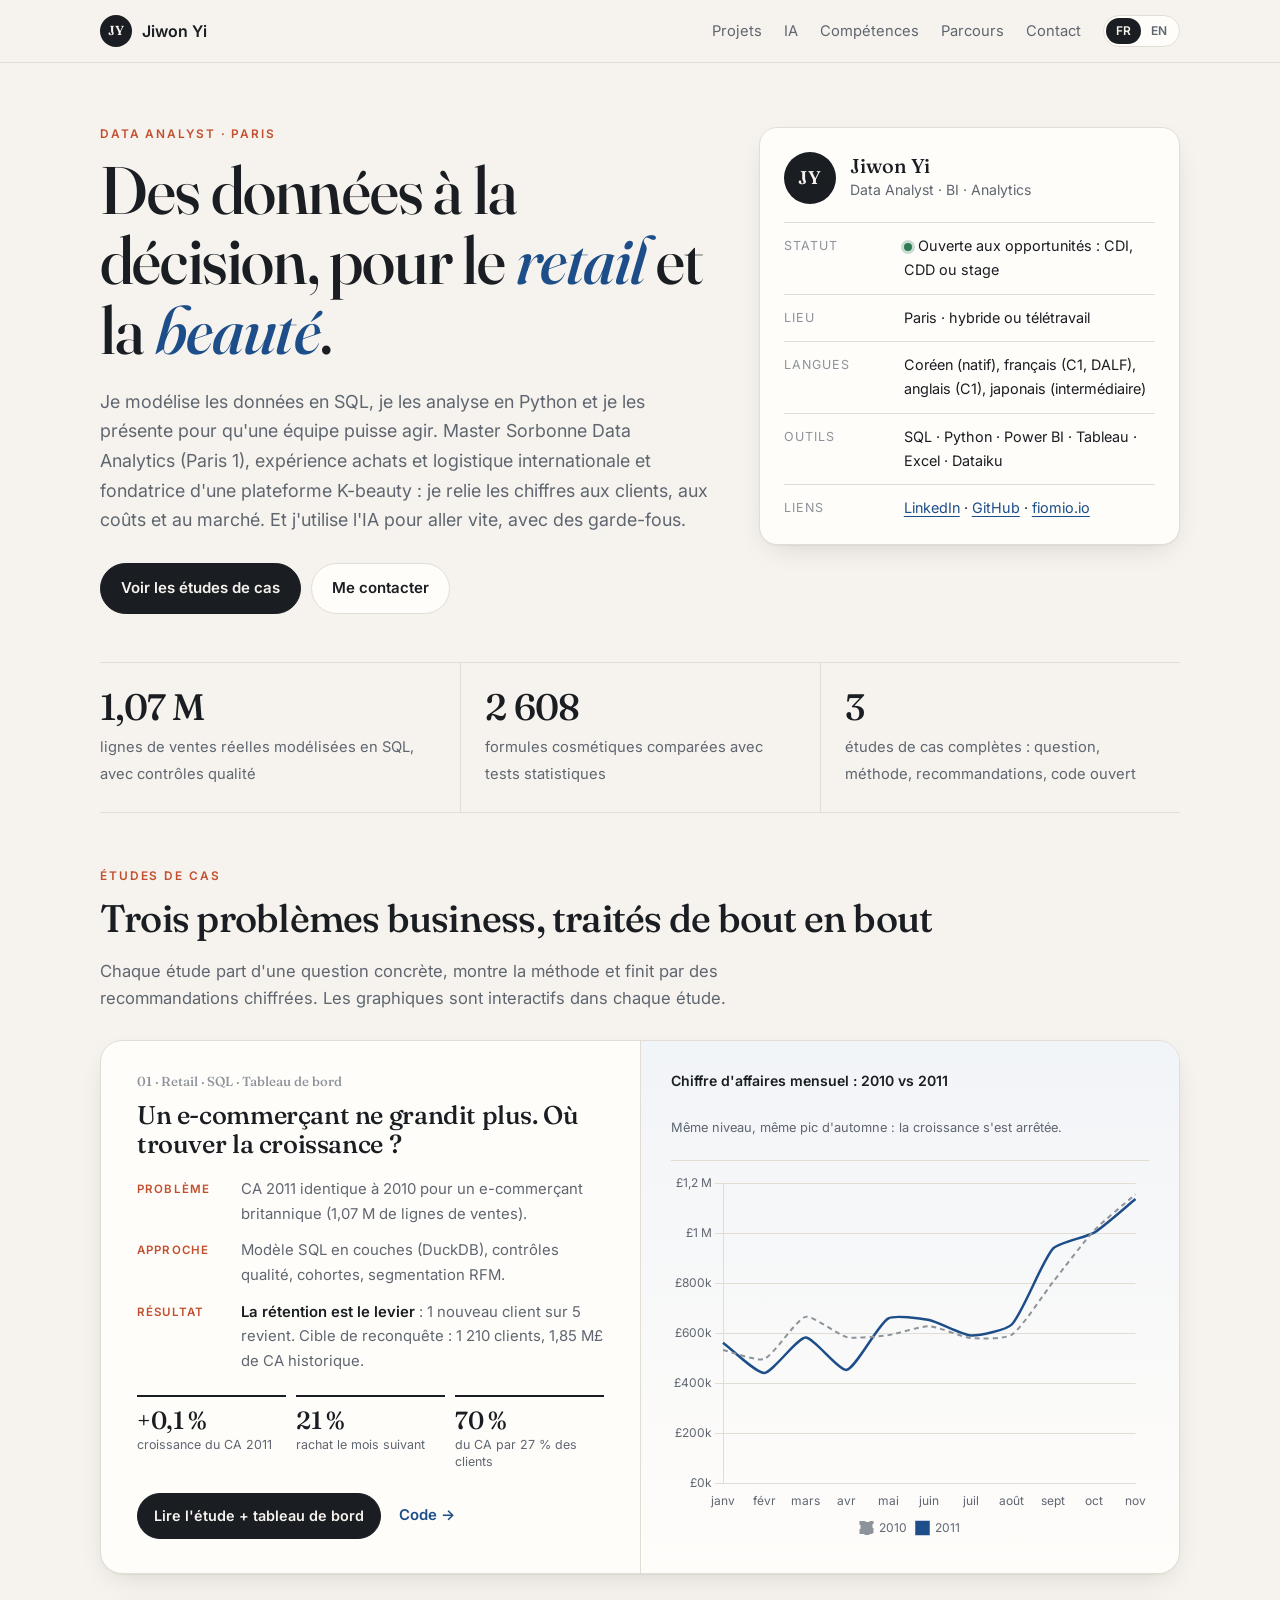
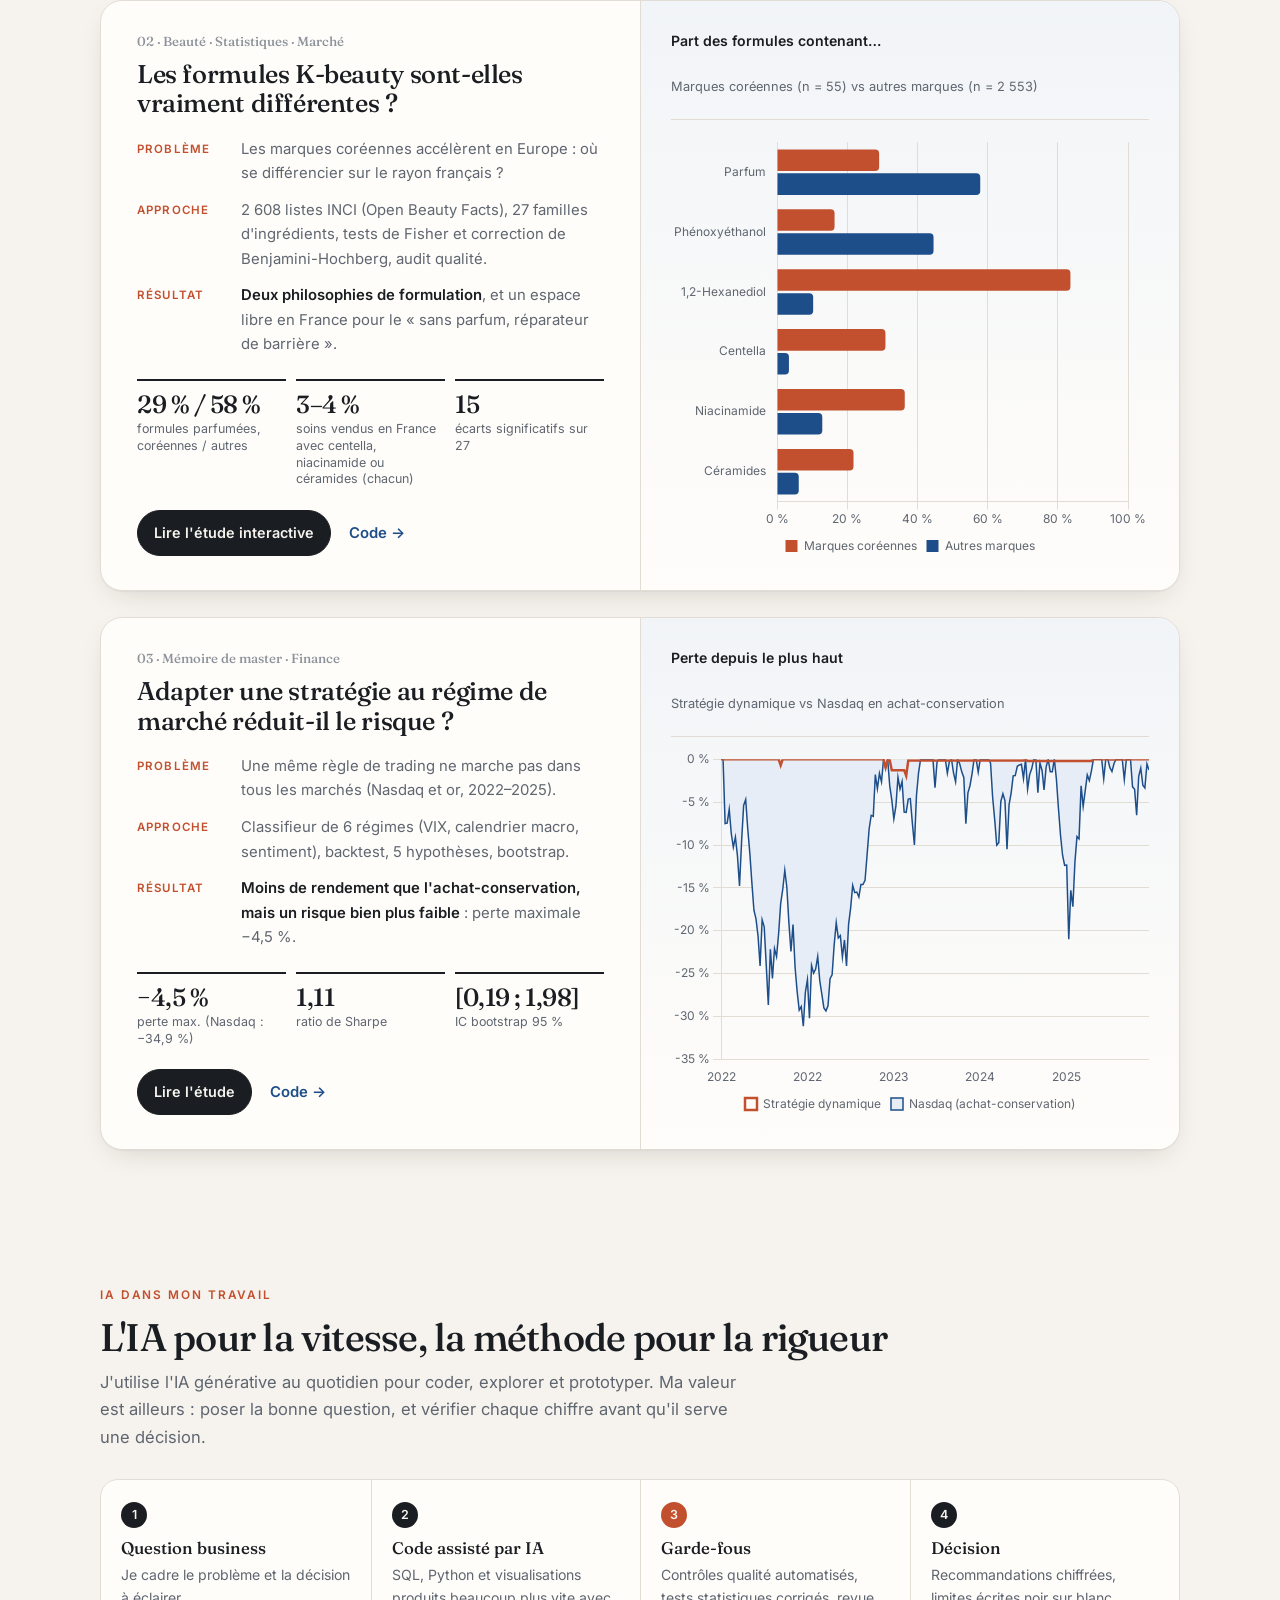
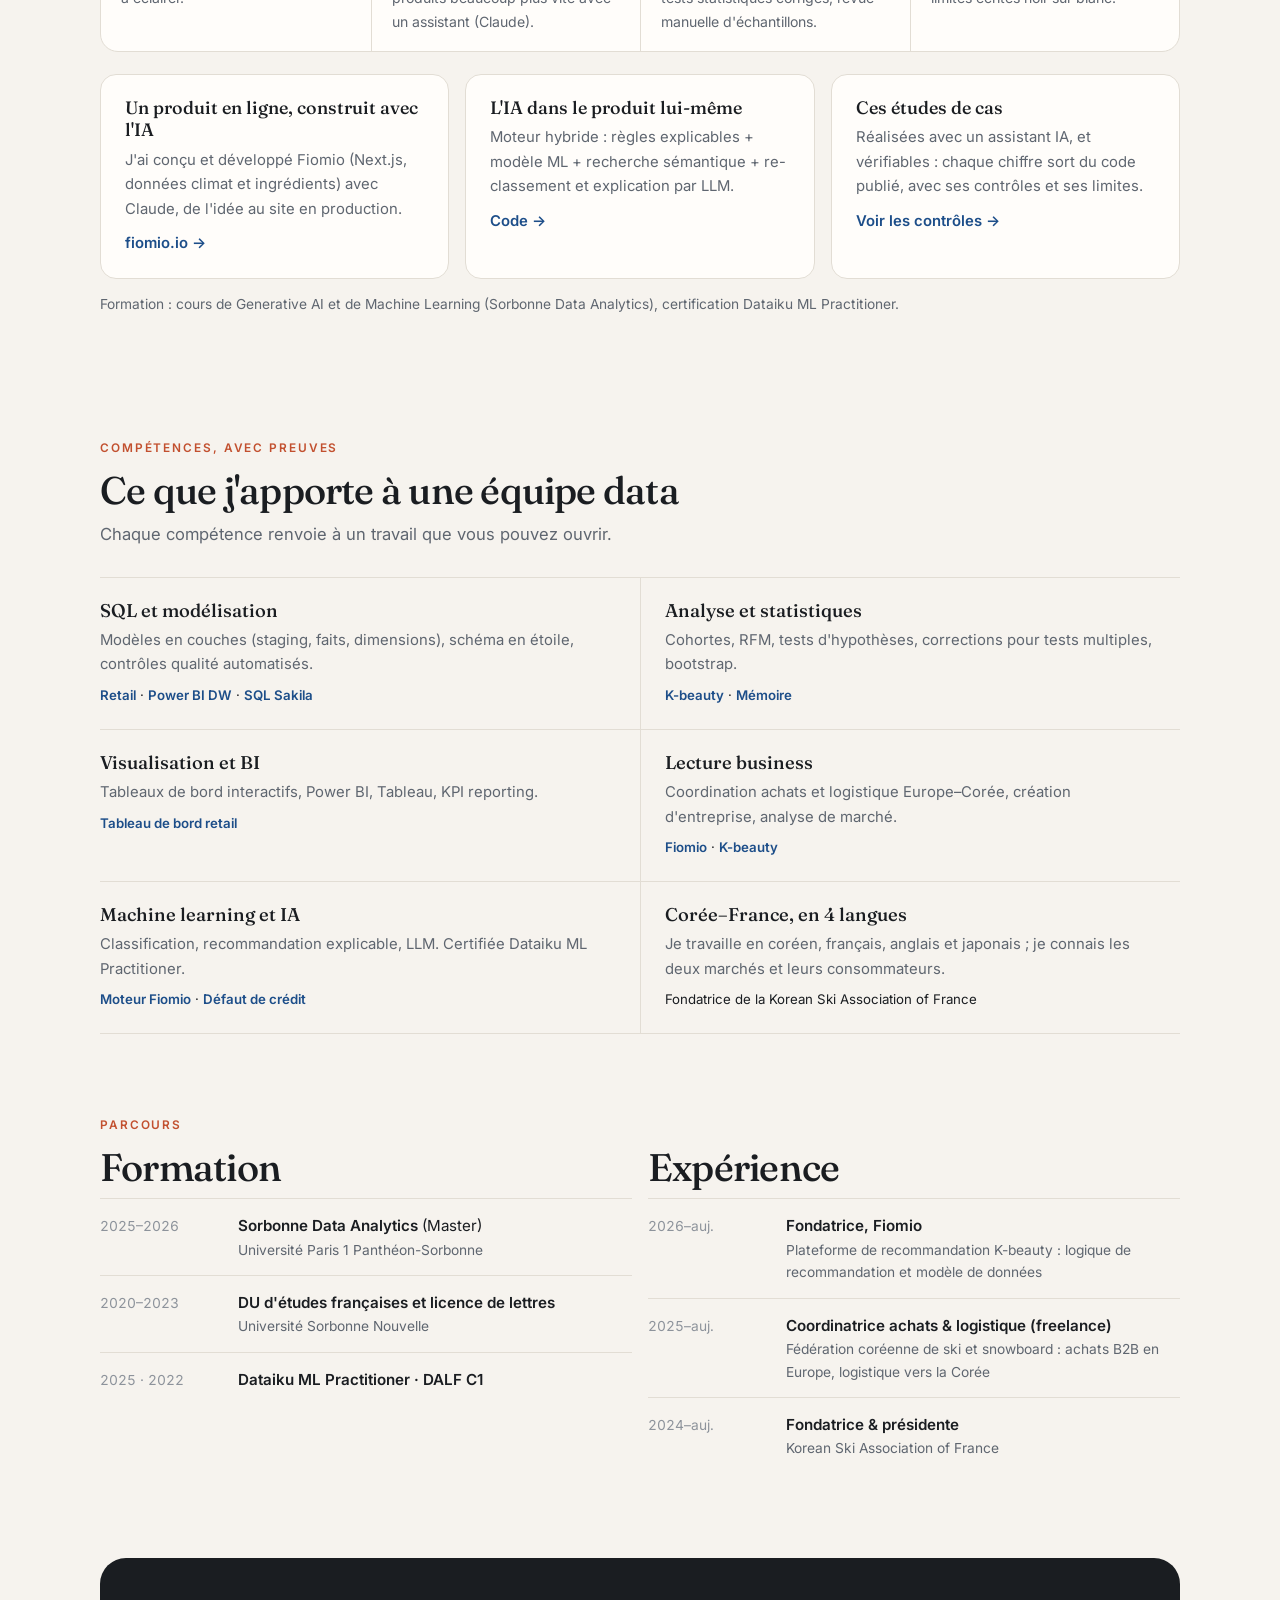
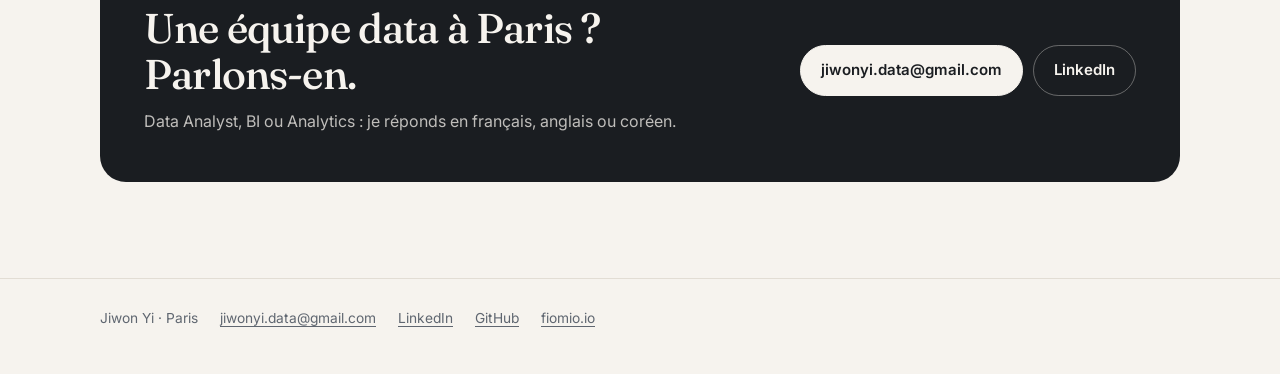
==== commit f014e91f: "Remove bachelor entry, add AI-in-my-work section Co-Authored-By: Claude Opus 5.5 <noreply@anthropic." ====
--- a/index.html
+++ b/index.html
@@ -9,13 +9,14 @@
 <meta name="description" content="Jiwon Yi, Data Analyst à Paris : SQL, Python, BI. Études de cas en retail, beauté et finance.">
 <link rel="preconnect" href="https://fonts.googleapis.com"><link rel="preconnect" href="https://fonts.gstatic.com" crossorigin>
 <link rel="stylesheet" href="https://fonts.googleapis.com/css2?family=Fraunces:ital,opsz,wght@0,9..144,400..600;1,9..144,400..600&family=Inter:wght@400;500;600&display=swap">
-<link rel="stylesheet" href="assets/site.css?v=202611230153">
-<script src="assets/site.js?v=202611230153"></script>
+<link rel="stylesheet" href="assets/site.css?v=202611230154">
+<script src="assets/site.js?v=202611230154"></script>
 </head>
 <body>
 <nav class="nav"><div class="wrap">
   <a class="brand" href="index.html"><span class="mono">JY</span>Jiwon Yi</a>
   <a class="link" href="index.html#projets"><span lang="fr">Projets</span><span lang="en">Projects</span></a>
+  <a class="link opt" href="index.html#ia"><span lang="fr">IA</span><span lang="en">AI</span></a>
   <a class="link opt" href="index.html#competences"><span lang="fr">Compétences</span><span lang="en">Skills</span></a>
   <a class="link opt" href="index.html#parcours"><span lang="fr">Parcours</span><span lang="en">Background</span></a>
   <a class="link opt" href="mailto:jiwonyi.data@gmail.com">Contact</a>
@@ -26,8 +27,8 @@
     <p class="eyebrow">Data Analyst · Paris</p>
     <h1 class="display" lang="fr">Des données à la décision, pour le <em>retail</em> et la <em>beauté</em>.</h1>
     <h1 class="display" lang="en">From data to decisions, for <em>retail</em> and <em>beauty</em>.</h1>
-    <p class="lead" lang="fr">Je modélise les données en SQL, je les analyse en Python et je les présente pour qu'une équipe puisse agir. Master Sorbonne Data Analytics (Paris 1), formation en management international et fondatrice d'une plateforme K-beauty : je relie les chiffres aux clients, aux coûts et au marché.</p>
-    <p class="lead" lang="en">I model data in SQL, analyse it in Python and present it so a team can act on it. Sorbonne Data Analytics master's (Paris 1), an international-management background and founder of a K-beauty platform: I connect numbers to customers, costs and markets.</p>
+    <p class="lead" lang="fr">Je modélise les données en SQL, je les analyse en Python et je les présente pour qu'une équipe puisse agir. Master Sorbonne Data Analytics (Paris 1), expérience achats et logistique internationale et fondatrice d'une plateforme K-beauty : je relie les chiffres aux clients, aux coûts et au marché. Et j'utilise l'IA pour aller vite, avec des garde-fous.</p>
+    <p class="lead" lang="en">I model data in SQL, analyse it in Python and present it so a team can act on it. Sorbonne Data Analytics master's (Paris 1), international procurement and logistics experience, and founder of a K-beauty platform: I connect numbers to customers, costs and markets. And I use AI to move fast, with guardrails.</p>
     <div class="btns">
       <a class="btn primary" href="#etudes"><span lang="fr">Voir les études de cas</span><span lang="en">See the case studies</span></a>
       <a class="btn" href="mailto:jiwonyi.data@gmail.com"><span lang="fr">Me contacter</span><span lang="en">Get in touch</span></a>
@@ -134,6 +135,36 @@
       <div class="chartbox"><canvas id="v-th" role="img" aria-label="Drawdown, dynamic strategy vs Nasdaq"></canvas></div>
     </div>
   </article>
+</div></section>
+
+<section id="ia"><div class="wrap">
+  <p class="eyebrow"><span lang="fr">IA dans mon travail</span><span lang="en">AI in my work</span></p>
+  <h2 class="h" lang="fr">L'IA pour la vitesse, la méthode pour la rigueur</h2>
+  <h2 class="h" lang="en">AI for speed, method for rigour</h2>
+  <p class="intro" lang="fr">J'utilise l'IA générative au quotidien pour coder, explorer et prototyper. Ma valeur est ailleurs : poser la bonne question, et vérifier chaque chiffre avant qu'il serve une décision.</p>
+  <p class="intro" lang="en">I use generative AI every day to code, explore and prototype. My value is elsewhere: asking the right question, and checking every number before it drives a decision.</p>
+  <div class="aiflow">
+    <div><span>1</span><b lang="fr">Question business</b><b lang="en">Business question</b><p lang="fr">Je cadre le problème et la décision à éclairer.</p><p lang="en">I frame the problem and the decision it should inform.</p></div>
+    <div><span>2</span><b lang="fr">Code assisté par IA</b><b lang="en">AI-assisted code</b><p lang="fr">SQL, Python et visualisations produits beaucoup plus vite avec un assistant (Claude).</p><p lang="en">SQL, Python and charts produced much faster with an assistant (Claude).</p></div>
+    <div><span>3</span><b lang="fr">Garde-fous</b><b lang="en">Guardrails</b><p lang="fr">Contrôles qualité automatisés, tests statistiques corrigés, revue manuelle d'échantillons.</p><p lang="en">Automated data-quality checks, corrected statistical tests, manual sample review.</p></div>
+    <div><span>4</span><b lang="fr">Décision</b><b lang="en">Decision</b><p lang="fr">Recommandations chiffrées, limites écrites noir sur blanc.</p><p lang="en">Quantified recommendations, limitations stated plainly.</p></div>
+  </div>
+  <div class="grid3">
+    <div class="card"><h3 lang="fr">Un produit en ligne, construit avec l'IA</h3><h3 lang="en">A live product, built with AI</h3>
+      <p lang="fr">J'ai conçu et développé Fiomio (Next.js, données climat et ingrédients) avec Claude, de l'idée au site en production.</p>
+      <p lang="en">I designed and built Fiomio (Next.js, climate and ingredient data) with Claude, from idea to production site.</p>
+      <div class="actions"><a href="https://fiomio.io">fiomio.io →</a></div></div>
+    <div class="card"><h3 lang="fr">L'IA dans le produit lui-même</h3><h3 lang="en">AI inside the product</h3>
+      <p lang="fr">Moteur hybride : règles explicables + modèle ML + recherche sémantique + re-classement et explication par LLM.</p>
+      <p lang="en">Hybrid engine: explainable rules + ML model + semantic search + LLM re-ranking and explanation.</p>
+      <div class="actions"><a href="https://github.com/jiwon-ai/daily-coding/tree/main/ml_project02_fiomio_skin">Code →</a></div></div>
+    <div class="card"><h3 lang="fr">Ces études de cas</h3><h3 lang="en">These case studies</h3>
+      <p lang="fr">Réalisées avec un assistant IA, et vérifiables : chaque chiffre sort du code publié, avec ses contrôles et ses limites.</p>
+      <p lang="en">Built with an AI assistant, and verifiable: every number comes from the published code, with its checks and limitations.</p>
+      <div class="actions"><a href="https://github.com/jiwon-ai/retail-sales-analytics/blob/main/sql/04_checks.sql"><span lang="fr">Voir les contrôles →</span><span lang="en">See the checks →</span></a></div></div>
+  </div>
+  <p class="note" lang="fr">Formation : cours de Generative AI et de Machine Learning (Sorbonne Data Analytics), certification Dataiku ML Practitioner.</p>
+  <p class="note" lang="en">Training: Generative AI and Machine Learning courses (Sorbonne Data Analytics), Dataiku ML Practitioner certification.</p>
 </div></section>
 
 <section id="competences"><div class="wrap">
@@ -156,9 +187,9 @@
       <p lang="en">Interactive dashboards, Power BI, Tableau, KPI reporting.</p>
       <div class="ev"><a href="retail.html#dashboard"><span lang="fr">Tableau de bord retail</span><span lang="en">Retail dashboard</span></a></div></div>
     <div class="cap"><h3 lang="fr">Lecture business</h3><h3 lang="en">Business judgement</h3>
-      <p lang="fr">Management international (INSEEC), coordination achats et logistique Europe–Corée, création d'entreprise.</p>
-      <p lang="en">International management (INSEEC), Europe–Korea procurement and logistics coordination, founding a company.</p>
-      <div class="ev"><a href="https://fiomio.io">Fiomio</a></div></div>
+      <p lang="fr">Coordination achats et logistique Europe–Corée, création d'entreprise, analyse de marché.</p>
+      <p lang="en">Europe–Korea procurement and logistics coordination, founding a company, market analysis.</p>
+      <div class="ev"><a href="https://fiomio.io">Fiomio</a> · <a href="kbeauty.html">K-beauty</a></div></div>
     <div class="cap"><h3 lang="fr">Machine learning et IA</h3><h3 lang="en">Machine learning &amp; AI</h3>
       <p lang="fr">Classification, recommandation explicable, LLM. Certifiée Dataiku ML Practitioner.</p>
       <p lang="en">Classification, explainable recommendation, LLMs. Dataiku ML Practitioner certified.</p>
@@ -177,7 +208,6 @@
       <h2 class="h" lang="fr">Formation</h2><h2 class="h" lang="en">Education</h2>
       <div class="tl">
         <div><span class="y">2025–2026</span><span><b>Sorbonne Data Analytics</b> (Master)<small>Université Paris 1 Panthéon-Sorbonne</small></span></div>
-        <div><span class="y">2024</span><span><b lang="fr">Bachelor Management International</b><b lang="en">Bachelor in International Management</b><small>INSEEC, Paris</small></span></div>
         <div><span class="y">2020–2023</span><span><b lang="fr">DU d'études françaises et licence de lettres</b><b lang="en">French studies diploma and BA in French literature</b><small>Université Sorbonne Nouvelle</small></span></div>
         <div><span class="y">2025 · 2022</span><span><b>Dataiku ML Practitioner · DALF C1</b></span></div>
       </div>
@@ -213,6 +243,6 @@
   <a href="https://github.com/jiwon-ai">GitHub</a>
   <a href="https://fiomio.io">fiomio.io</a>
 </div></footer>
-<script src="assets/chart.umd.js?v=202611230153"></script><script src="assets/home.js?v=202611230153"></script>
+<script src="assets/chart.umd.js?v=202611230154"></script><script src="assets/home.js?v=202611230154"></script>
 </body>
 </html>
--- a/assets/site.css
+++ b/assets/site.css
@@ -194,3 +194,12 @@
 footer a{color:var(--muted)}
 .case-hero h1{font-family:var(--serif);font-weight:500;letter-spacing:-.012em;line-height:1.08}
 .case-hero .eyebrow{color:var(--accent-2)}
+.aiflow{display:grid;grid-template-columns:repeat(4,1fr);gap:0;margin:0 0 22px;border:1px solid var(--line);border-radius:var(--radius);background:var(--surface);overflow:hidden}
+.aiflow div{padding:20px 20px 18px;position:relative}
+.aiflow div+div{border-left:1px solid var(--line)}
+.aiflow span{display:inline-grid;place-items:center;width:26px;height:26px;border-radius:50%;background:var(--fg);color:var(--bg);font:600 .78rem/1 var(--sans);margin-bottom:10px}
+.aiflow div:nth-child(3) span{background:var(--accent-2)}
+.aiflow b{display:block;font:500 1.05rem/1.25 var(--serif);margin-bottom:4px}
+.aiflow p{margin:0;color:var(--muted);font-size:.88rem}
+@media (max-width:820px){.aiflow{grid-template-columns:1fr 1fr}.aiflow div:nth-child(3){border-left:0}.aiflow div:nth-child(n+3){border-top:1px solid var(--line)}}
+@media (max-width:480px){.aiflow{grid-template-columns:1fr}.aiflow div+div{border-left:0;border-top:1px solid var(--line)}}
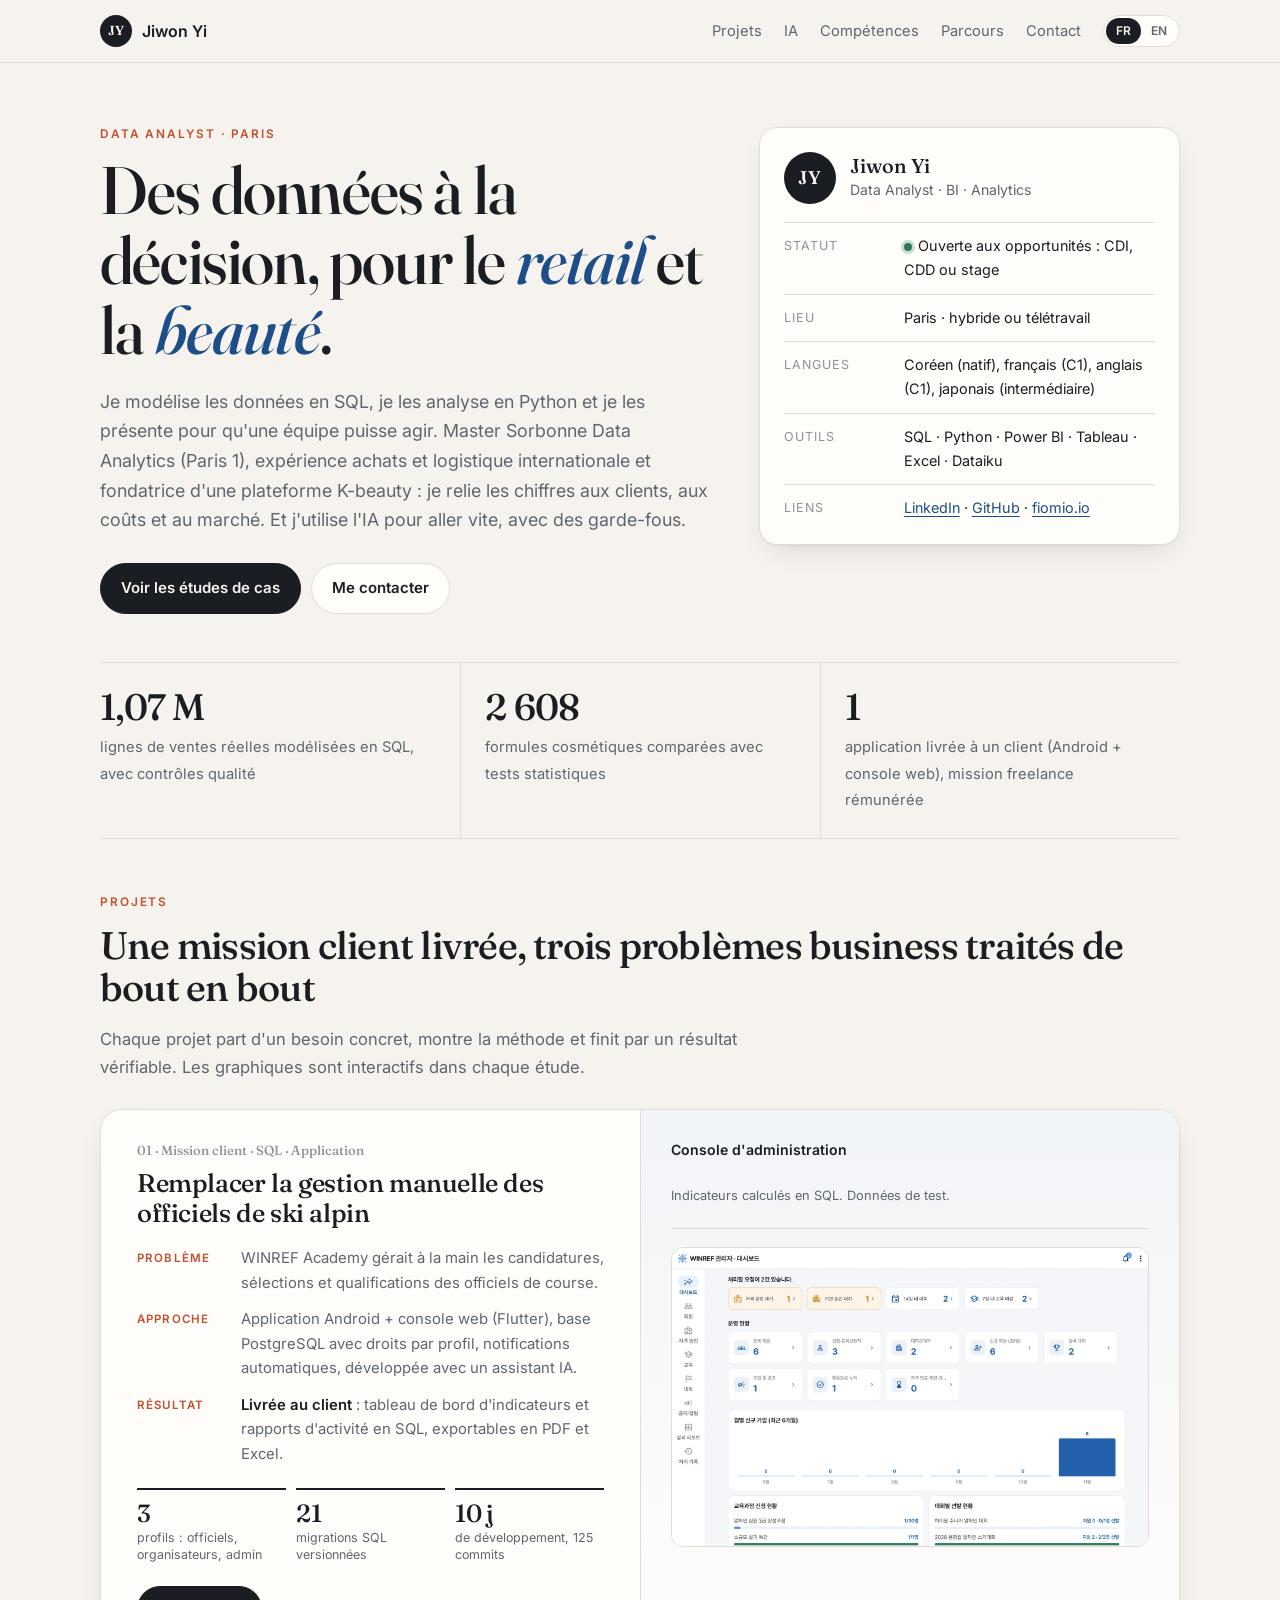
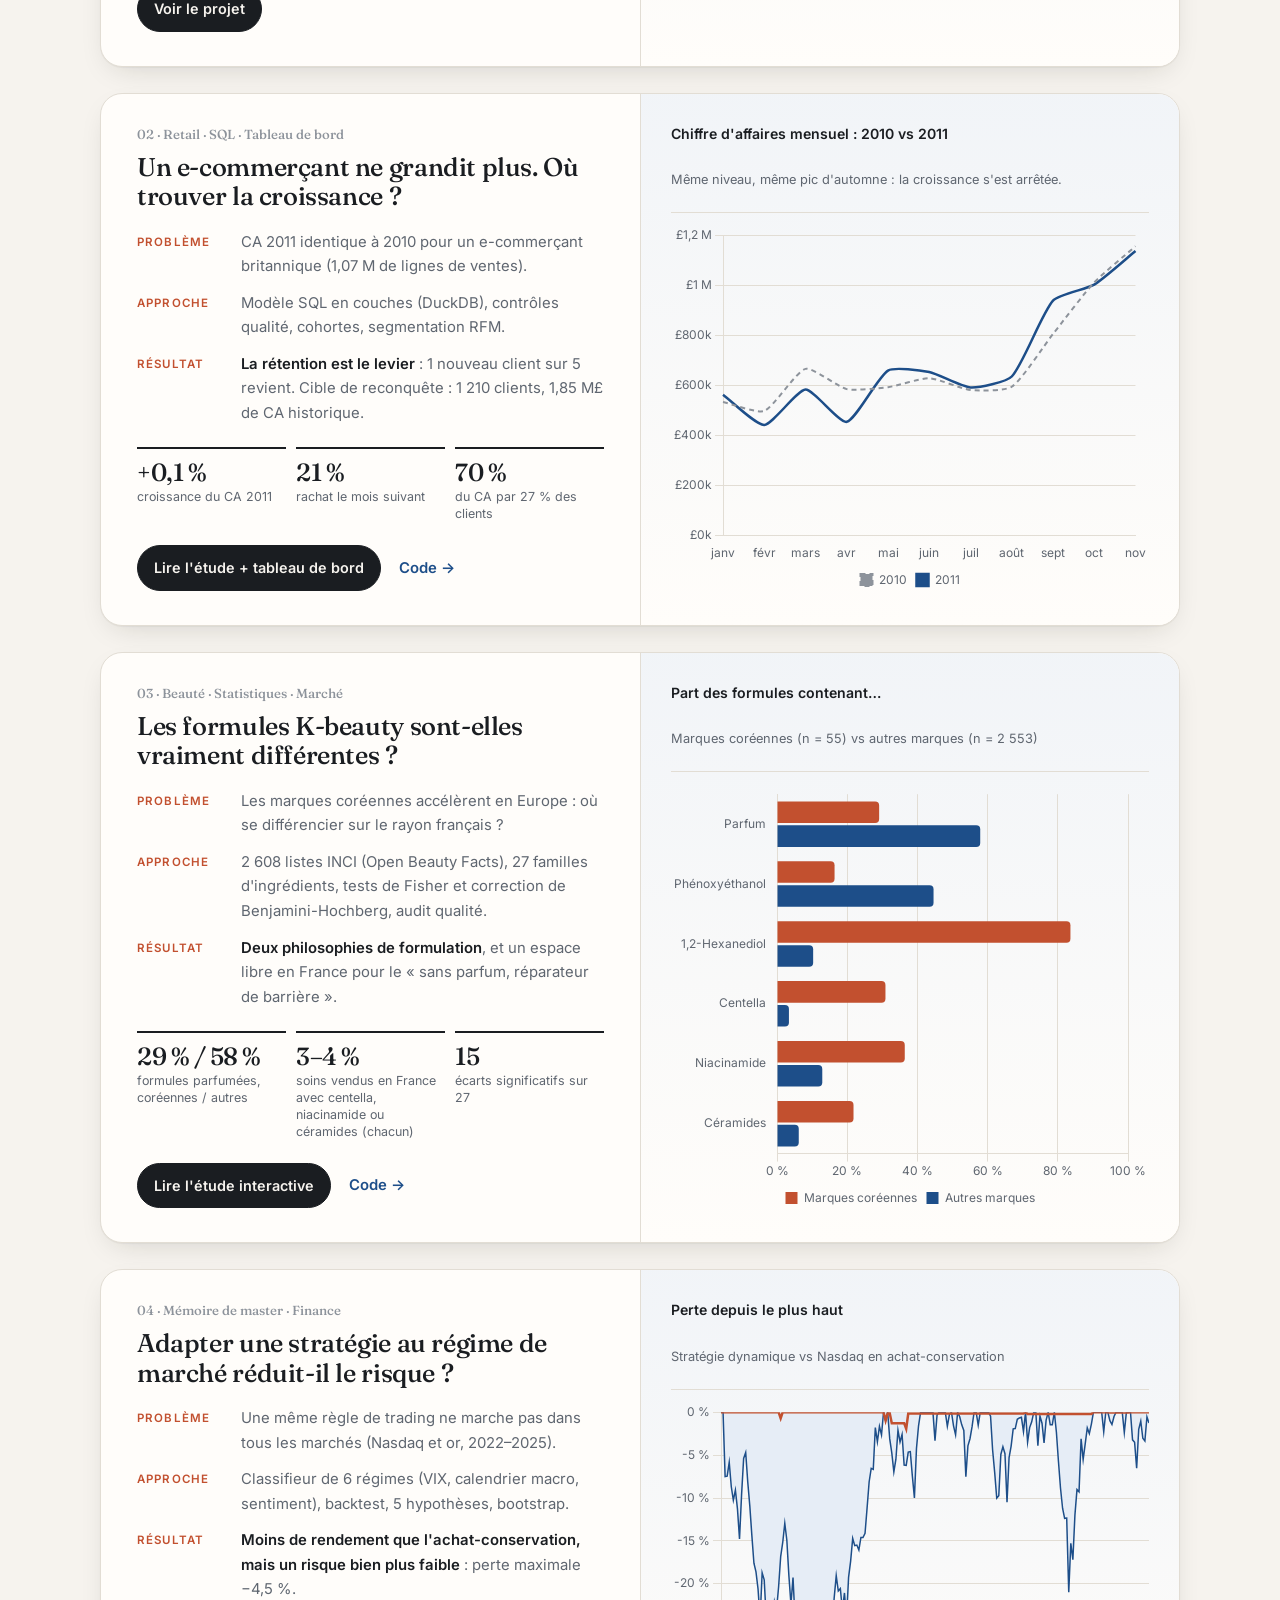
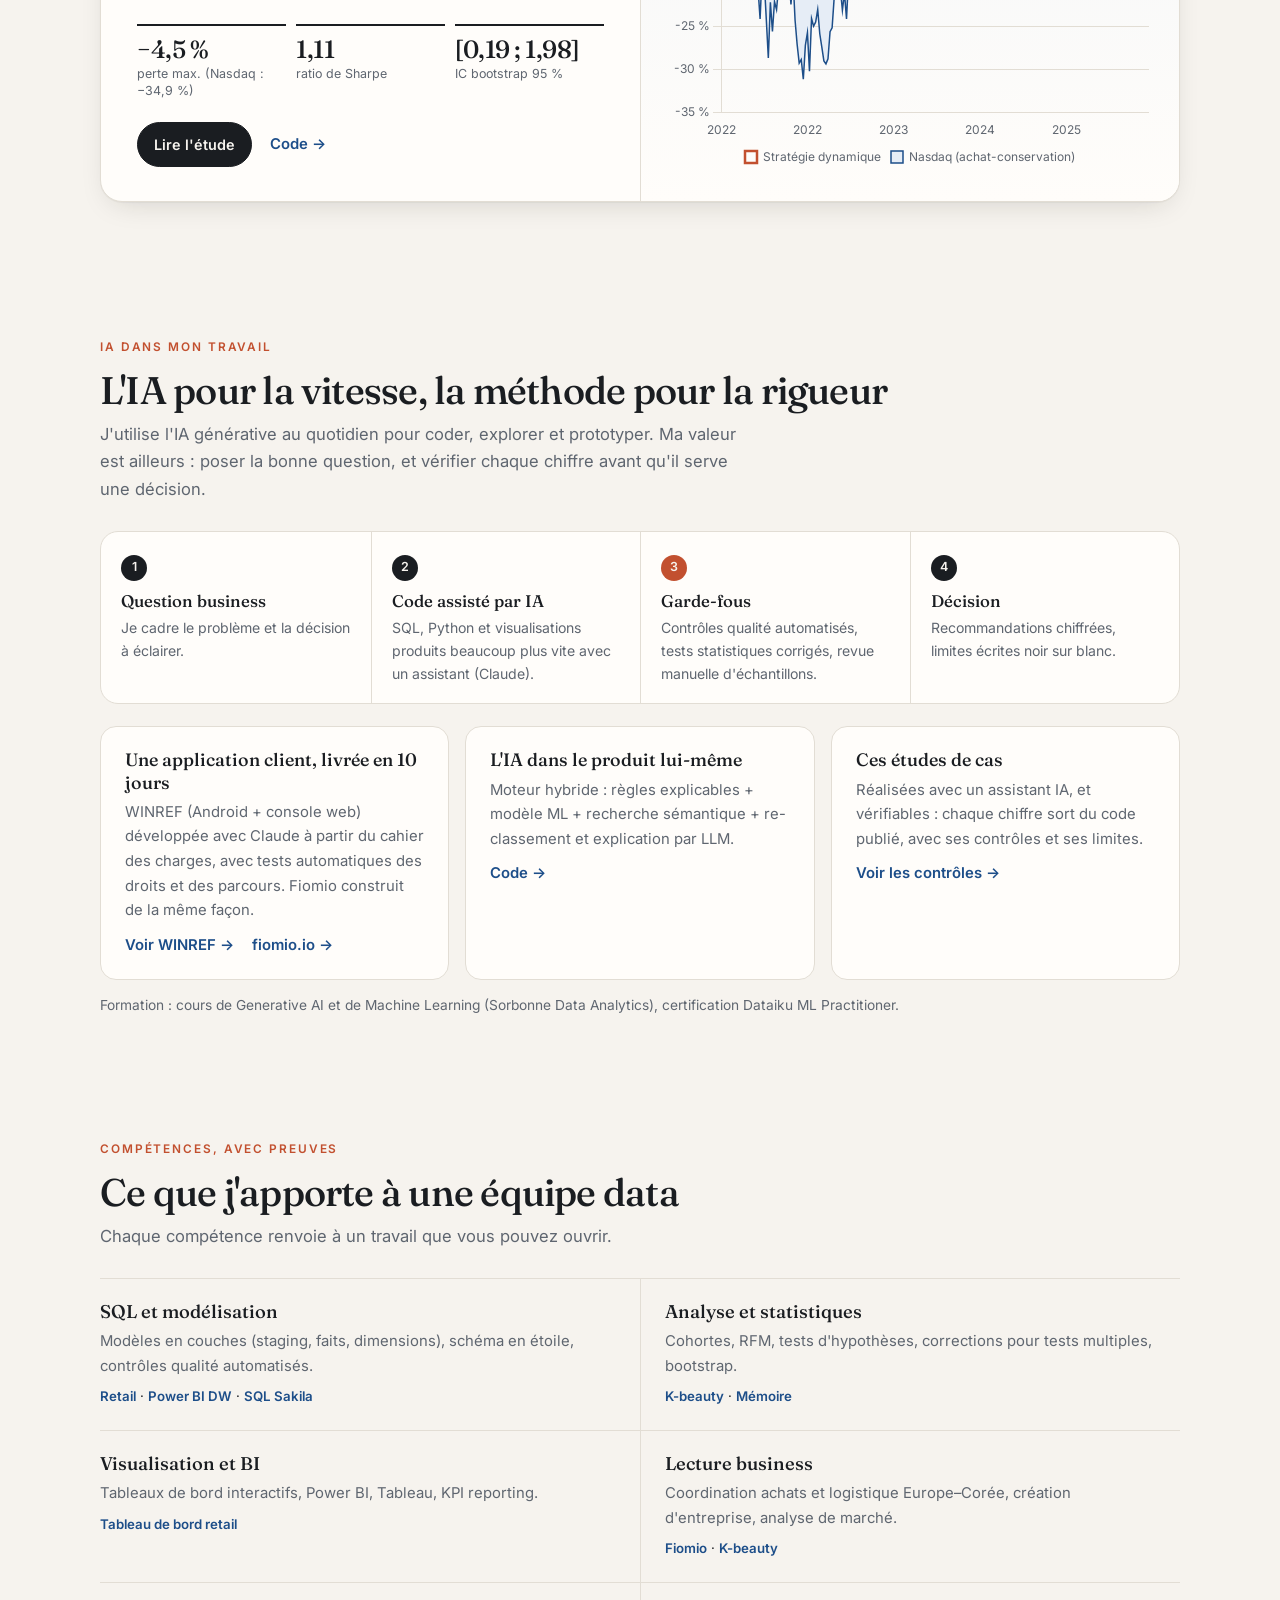
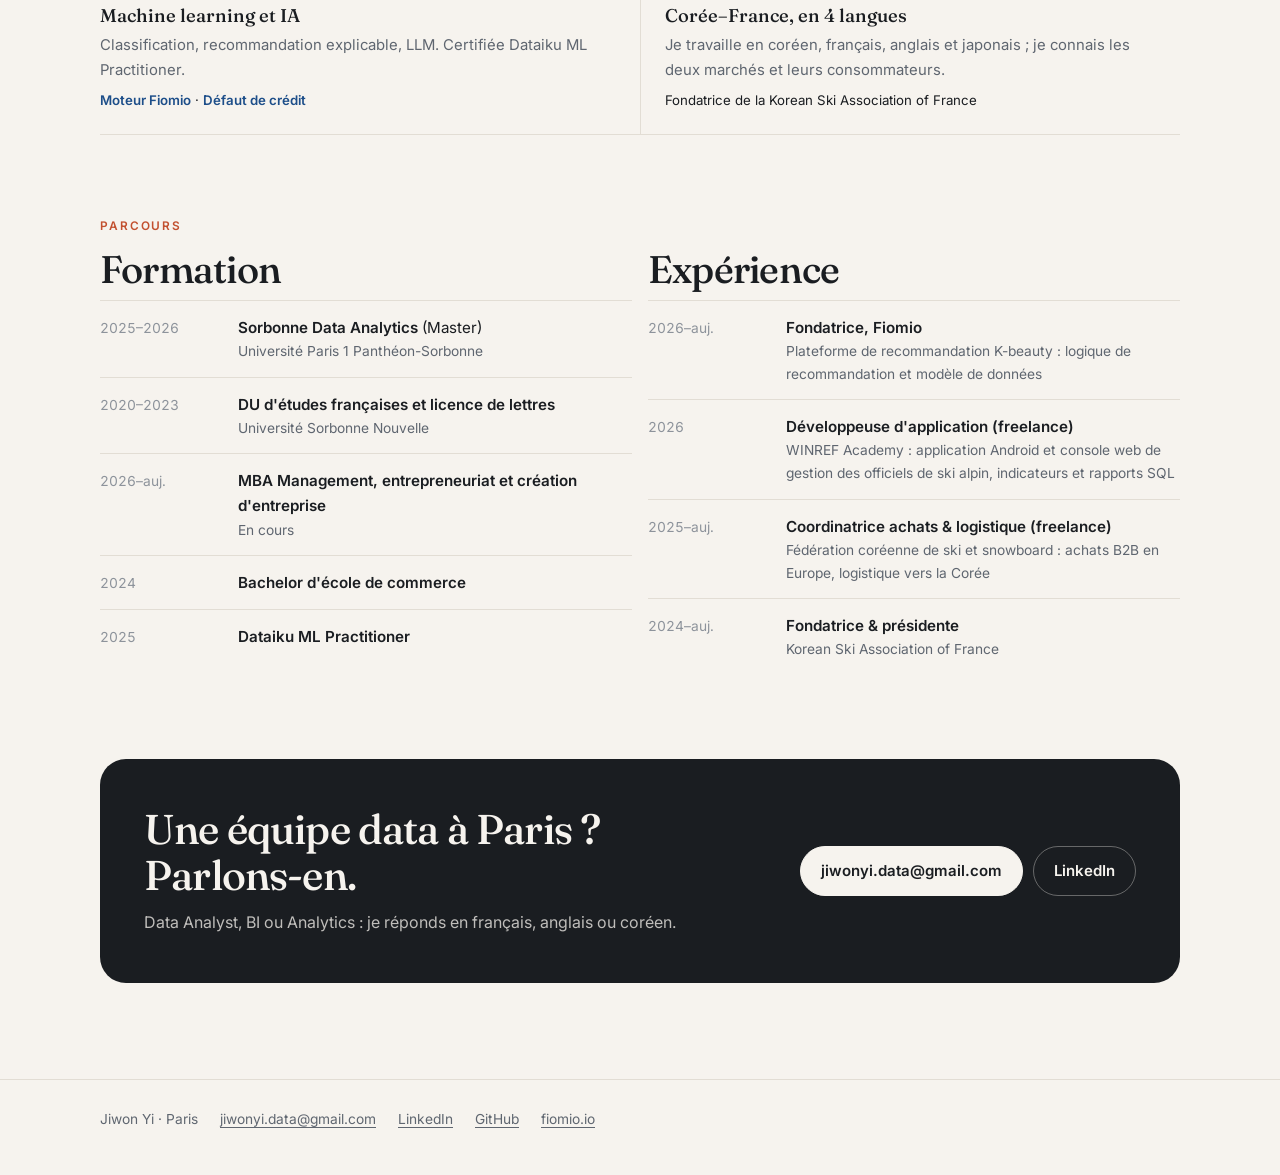
==== commit 0a4bf057: "Add WINREF client project; content-based education; drop DALF mention Co-Authored-By: Claude Opus 5." ====
--- a/index.html
+++ b/index.html
@@ -9,13 +9,13 @@
 <meta name="description" content="Jiwon Yi, Data Analyst à Paris : SQL, Python, BI. Études de cas en retail, beauté et finance.">
 <link rel="preconnect" href="https://fonts.googleapis.com"><link rel="preconnect" href="https://fonts.gstatic.com" crossorigin>
 <link rel="stylesheet" href="https://fonts.googleapis.com/css2?family=Fraunces:ital,opsz,wght@0,9..144,400..600;1,9..144,400..600&family=Inter:wght@400;500;600&display=swap">
-<link rel="stylesheet" href="assets/site.css?v=202611230154">
-<script src="assets/site.js?v=202611230154"></script>
+<link rel="stylesheet" href="assets/site.css?v=202611230205">
+<script src="assets/site.js?v=202611230205"></script>
 </head>
 <body>
 <nav class="nav"><div class="wrap">
   <a class="brand" href="index.html"><span class="mono">JY</span>Jiwon Yi</a>
-  <a class="link" href="index.html#projets"><span lang="fr">Projets</span><span lang="en">Projects</span></a>
+  <a class="link" href="index.html#etudes"><span lang="fr">Projets</span><span lang="en">Projects</span></a>
   <a class="link opt" href="index.html#ia"><span lang="fr">IA</span><span lang="en">AI</span></a>
   <a class="link opt" href="index.html#competences"><span lang="fr">Compétences</span><span lang="en">Skills</span></a>
   <a class="link opt" href="index.html#parcours"><span lang="fr">Parcours</span><span lang="en">Background</span></a>
@@ -39,7 +39,7 @@
     <dl class="facts">
       <div><dt lang="fr">Statut</dt><dt lang="en">Status</dt><dd><span class="dot"></span><span lang="fr">Ouverte aux opportunités : CDI, CDD ou stage</span><span lang="en">Open to roles: permanent, fixed-term or internship</span></dd></div>
       <div><dt lang="fr">Lieu</dt><dt lang="en">Location</dt><dd lang="fr">Paris · hybride ou télétravail</dd><dd lang="en">Paris · hybrid or remote</dd></div>
-      <div><dt lang="fr">Langues</dt><dt lang="en">Languages</dt><dd lang="fr">Coréen (natif), français (C1, DALF), anglais (C1), japonais (intermédiaire)</dd><dd lang="en">Korean (native), French (C1, DALF), English (C1), Japanese (intermediate)</dd></div>
+      <div><dt lang="fr">Langues</dt><dt lang="en">Languages</dt><dd lang="fr">Coréen (natif), français (C1), anglais (C1), japonais (intermédiaire)</dd><dd lang="en">Korean (native), French (C1), English (C1), Japanese (intermediate)</dd></div>
       <div><dt lang="fr">Outils</dt><dt lang="en">Tools</dt><dd>SQL · Python · Power BI · Tableau · Excel · Dataiku</dd></div>
       <div><dt lang="fr">Liens</dt><dt lang="en">Links</dt><dd><a href="https://www.linkedin.com/in/jiwonyi/">LinkedIn</a> · <a href="https://github.com/jiwon-ai">GitHub</a> · <a href="https://fiomio.io">fiomio.io</a></dd></div>
     </dl>
@@ -49,21 +49,46 @@
 <div class="wrap"><div class="proof">
   <div><b><span lang="fr">1,07 M</span><span lang="en">1.07 M</span></b><span lang="fr">lignes de ventes réelles modélisées en SQL, avec contrôles qualité</span><span lang="en">real sales lines modelled in SQL, with data-quality checks</span></div>
   <div><b><span lang="fr">2 608</span><span lang="en">2,608</span></b><span lang="fr">formules cosmétiques comparées avec tests statistiques</span><span lang="en">cosmetic formulas compared with statistical tests</span></div>
-  <div><b>3</b><span lang="fr">études de cas complètes : question, méthode, recommandations, code ouvert</span><span lang="en">full case studies: question, method, recommendations, open code</span></div>
+  <div><b>1</b><span lang="fr">application livrée à un client (Android + console web), mission freelance rémunérée</span><span lang="en">app delivered to a client (Android + web console), paid freelance project</span></div>
 </div></div>
 
 <section id="etudes"><div class="wrap">
   <div class="sechead"><div>
-    <p class="eyebrow"><span lang="fr">Études de cas</span><span lang="en">Case studies</span></p>
-    <h2 class="h" lang="fr">Trois problèmes business, traités de bout en bout</h2>
-    <h2 class="h" lang="en">Three business problems, solved end to end</h2>
+    <p class="eyebrow"><span lang="fr">Projets</span><span lang="en">Projects</span></p>
+    <h2 class="h" lang="fr">Une mission client livrée, trois problèmes business traités de bout en bout</h2>
+    <h2 class="h" lang="en">One delivered client project, three business problems solved end to end</h2>
   </div></div>
-  <p class="intro" lang="fr">Chaque étude part d'une question concrète, montre la méthode et finit par des recommandations chiffrées. Les graphiques sont interactifs dans chaque étude.</p>
-  <p class="intro" lang="en">Each study starts from a concrete question, shows the method and ends with quantified recommendations. Charts are interactive inside each study.</p>
-
-  <article class="case">
-    <div class="txt">
-      <div class="num">01 · Retail · SQL · <span lang="fr">Tableau de bord</span><span lang="en">Dashboard</span></div>
+  <p class="intro" lang="fr">Chaque projet part d'un besoin concret, montre la méthode et finit par un résultat vérifiable. Les graphiques sont interactifs dans chaque étude.</p>
+  <p class="intro" lang="en">Each project starts from a concrete need, shows the method and ends with a verifiable result. Charts are interactive inside each study.</p>
+
+  <article class="case">
+    <div class="txt">
+      <div class="num">01 · <span lang="fr">Mission client</span><span lang="en">Client project</span> · SQL · <span lang="fr">Application</span><span lang="en">App</span></div>
+      <h3 lang="fr">Remplacer la gestion manuelle des officiels de ski alpin</h3>
+      <h3 lang="en">Replacing manual management of alpine-ski officials</h3>
+      <dl class="pai">
+        <div><dt lang="fr">Problème</dt><dt lang="en">Problem</dt><dd lang="fr">WINREF Academy gérait à la main les candidatures, sélections et qualifications des officiels de course.</dd><dd lang="en">WINREF Academy handled race officials' applications, selections and qualifications by hand.</dd></div>
+        <div><dt lang="fr">Approche</dt><dt lang="en">Approach</dt><dd lang="fr">Application Android + console web (Flutter), base PostgreSQL avec droits par profil, notifications automatiques, développée avec un assistant IA.</dd><dd lang="en">Android app + web console (Flutter), PostgreSQL with role-based rights, automatic notifications, built with an AI assistant.</dd></div>
+        <div><dt lang="fr">Résultat</dt><dt lang="en">Result</dt><dd lang="fr"><b>Livrée au client</b> : tableau de bord d'indicateurs et rapports d'activité en SQL, exportables en PDF et Excel.</dd><dd lang="en"><b>Delivered to the client</b>: KPI dashboard and activity reports in SQL, exportable to PDF and Excel.</dd></div>
+      </dl>
+      <div class="metrics">
+        <div><b>3</b><span lang="fr">profils : officiels, organisateurs, admin</span><span lang="en">roles: officials, organisers, admin</span></div>
+        <div><b>21</b><span lang="fr">migrations SQL versionnées</span><span lang="en">versioned SQL migrations</span></div>
+        <div><b>10 j</b><span lang="fr">de développement, 125 commits</span><span lang="en">of development, 125 commits</span></div>
+      </div>
+      <div class="actions"><a class="btn primary" href="winref.html"><span lang="fr">Voir le projet</span><span lang="en">See the project</span></a></div>
+    </div>
+    <div class="viz">
+      <h4 lang="fr">Console d'administration</h4><h4 lang="en">Admin console</h4>
+      <p class="cap" lang="fr">Indicateurs calculés en SQL. Données de test.</p>
+      <p class="cap" lang="en">KPIs computed in SQL. Test data.</p>
+      <img src="assets/winref/admin-dashboard.webp" width="1600" height="1000" loading="lazy" alt="WINREF admin dashboard">
+    </div>
+  </article>
+
+  <article class="case">
+    <div class="txt">
+      <div class="num">02 · Retail · SQL · <span lang="fr">Tableau de bord</span><span lang="en">Dashboard</span></div>
       <h3 lang="fr">Un e-commerçant ne grandit plus. Où trouver la croissance ?</h3>
       <h3 lang="en">An online retailer stopped growing. Where is the growth?</h3>
       <dl class="pai">
@@ -88,7 +113,7 @@
 
   <article class="case">
     <div class="txt">
-      <div class="num">02 · <span lang="fr">Beauté</span><span lang="en">Beauty</span> · <span lang="fr">Statistiques</span><span lang="en">Statistics</span> · <span lang="fr">Marché</span><span lang="en">Market</span></div>
+      <div class="num">03 · <span lang="fr">Beauté</span><span lang="en">Beauty</span> · <span lang="fr">Statistiques</span><span lang="en">Statistics</span> · <span lang="fr">Marché</span><span lang="en">Market</span></div>
       <h3 lang="fr">Les formules K-beauty sont-elles vraiment différentes ?</h3>
       <h3 lang="en">Are K-beauty formulas really different?</h3>
       <dl class="pai">
@@ -113,7 +138,7 @@
 
   <article class="case">
     <div class="txt">
-      <div class="num">03 · <span lang="fr">Mémoire de master</span><span lang="en">Master's thesis</span> · <span lang="fr">Finance</span><span lang="en">Finance</span></div>
+      <div class="num">04 · <span lang="fr">Mémoire de master</span><span lang="en">Master's thesis</span> · <span lang="fr">Finance</span><span lang="en">Finance</span></div>
       <h3 lang="fr">Adapter une stratégie au régime de marché réduit-il le risque ?</h3>
       <h3 lang="en">Does adapting a strategy to the market regime reduce risk?</h3>
       <dl class="pai">
@@ -150,10 +175,10 @@
     <div><span>4</span><b lang="fr">Décision</b><b lang="en">Decision</b><p lang="fr">Recommandations chiffrées, limites écrites noir sur blanc.</p><p lang="en">Quantified recommendations, limitations stated plainly.</p></div>
   </div>
   <div class="grid3">
-    <div class="card"><h3 lang="fr">Un produit en ligne, construit avec l'IA</h3><h3 lang="en">A live product, built with AI</h3>
-      <p lang="fr">J'ai conçu et développé Fiomio (Next.js, données climat et ingrédients) avec Claude, de l'idée au site en production.</p>
-      <p lang="en">I designed and built Fiomio (Next.js, climate and ingredient data) with Claude, from idea to production site.</p>
-      <div class="actions"><a href="https://fiomio.io">fiomio.io →</a></div></div>
+    <div class="card"><h3 lang="fr">Une application client, livrée en 10 jours</h3><h3 lang="en">A client app, delivered in 10 days</h3>
+      <p lang="fr">WINREF (Android + console web) développée avec Claude à partir du cahier des charges, avec tests automatiques des droits et des parcours. Fiomio construit de la même façon.</p>
+      <p lang="en">WINREF (Android + web console) built with Claude from the client's specification, with automated tests of access rights and user flows. Fiomio was built the same way.</p>
+      <div class="actions"><a href="winref.html"><span lang="fr">Voir WINREF →</span><span lang="en">See WINREF →</span></a> <a href="https://fiomio.io">fiomio.io →</a></div></div>
     <div class="card"><h3 lang="fr">L'IA dans le produit lui-même</h3><h3 lang="en">AI inside the product</h3>
       <p lang="fr">Moteur hybride : règles explicables + modèle ML + recherche sémantique + re-classement et explication par LLM.</p>
       <p lang="en">Hybrid engine: explainable rules + ML model + semantic search + LLM re-ranking and explanation.</p>
@@ -209,13 +234,16 @@
       <div class="tl">
         <div><span class="y">2025–2026</span><span><b>Sorbonne Data Analytics</b> (Master)<small>Université Paris 1 Panthéon-Sorbonne</small></span></div>
         <div><span class="y">2020–2023</span><span><b lang="fr">DU d'études françaises et licence de lettres</b><b lang="en">French studies diploma and BA in French literature</b><small>Université Sorbonne Nouvelle</small></span></div>
-        <div><span class="y">2025 · 2022</span><span><b>Dataiku ML Practitioner · DALF C1</b></span></div>
+        <div><span class="y" lang="fr">2026–auj.</span><span class="y" lang="en">2026–now</span><span><b lang="fr">MBA Management, entrepreneuriat et création d'entreprise</b><b lang="en">MBA in Management, Entrepreneurship and Venture Creation</b><small lang="fr">En cours</small><small lang="en">In progress</small></span></div>
+        <div><span class="y">2024</span><span><b lang="fr">Bachelor d'école de commerce</b><b lang="en">Business school bachelor's degree</b></span></div>
+        <div><span class="y">2025</span><span><b>Dataiku ML Practitioner</b></span></div>
       </div>
     </div>
     <div>
       <h2 class="h" lang="fr">Expérience</h2><h2 class="h" lang="en">Experience</h2>
       <div class="tl">
         <div><span class="y" lang="fr">2026–auj.</span><span class="y" lang="en">2026–now</span><span><b lang="fr">Fondatrice, Fiomio</b><b lang="en">Founder, Fiomio</b><small lang="fr">Plateforme de recommandation K-beauty : logique de recommandation et modèle de données</small><small lang="en">K-beauty recommendation platform: recommendation logic and data model</small></span></div>
+        <div><span class="y">2026</span><span><b lang="fr">Développeuse d'application (freelance)</b><b lang="en">App developer (freelance)</b><small lang="fr">WINREF Academy : application Android et console web de gestion des officiels de ski alpin, indicateurs et rapports SQL</small><small lang="en">WINREF Academy: Android app and web console for alpine-ski officials, SQL KPIs and reports</small></span></div>
         <div><span class="y" lang="fr">2025–auj.</span><span class="y" lang="en">2025–now</span><span><b lang="fr">Coordinatrice achats &amp; logistique (freelance)</b><b lang="en">Procurement &amp; Logistics Coordinator (freelance)</b><small lang="fr">Fédération coréenne de ski et snowboard : achats B2B en Europe, logistique vers la Corée</small><small lang="en">Korea Ski &amp; Snowboard Federation: B2B purchasing in Europe, logistics to Korea</small></span></div>
         <div><span class="y" lang="fr">2024–auj.</span><span class="y" lang="en">2024–now</span><span><b lang="fr">Fondatrice &amp; présidente</b><b lang="en">Founder &amp; President</b><small>Korean Ski Association of France</small></span></div>
       </div>
@@ -243,6 +271,6 @@
   <a href="https://github.com/jiwon-ai">GitHub</a>
   <a href="https://fiomio.io">fiomio.io</a>
 </div></footer>
-<script src="assets/chart.umd.js?v=202611230154"></script><script src="assets/home.js?v=202611230154"></script>
+<script src="assets/chart.umd.js?v=202611230205"></script><script src="assets/home.js?v=202611230205"></script>
 </body>
 </html>
--- a/assets/site.css
+++ b/assets/site.css
@@ -203,3 +203,14 @@
 .aiflow p{margin:0;color:var(--muted);font-size:.88rem}
 @media (max-width:820px){.aiflow{grid-template-columns:1fr 1fr}.aiflow div:nth-child(3){border-left:0}.aiflow div:nth-child(n+3){border-top:1px solid var(--line)}}
 @media (max-width:480px){.aiflow{grid-template-columns:1fr}.aiflow div+div{border-left:0;border-top:1px solid var(--line)}}
+
+/* WINREF screenshots */
+.shot{margin:0 0 22px;background:var(--surface);border:1px solid var(--line);border-radius:var(--radius);overflow:hidden;box-shadow:var(--shadow)}
+.shot img,.phones img,.case .viz img{display:block;width:100%;height:auto}
+.shot figcaption{padding:12px 18px;font-size:.86rem;color:var(--muted);border-top:1px solid var(--line)}
+.phones{display:grid;grid-template-columns:repeat(4,1fr);gap:16px}
+.phones figure{margin:0}
+.phones img{border:1px solid var(--line);border-radius:18px;box-shadow:var(--shadow)}
+.phones figcaption{text-align:center;font-size:.84rem;color:var(--muted);margin-top:8px}
+@media (max-width:760px){.phones{grid-template-columns:1fr 1fr}}
+.case .viz img{border:1px solid var(--line);border-radius:12px;margin-top:6px}
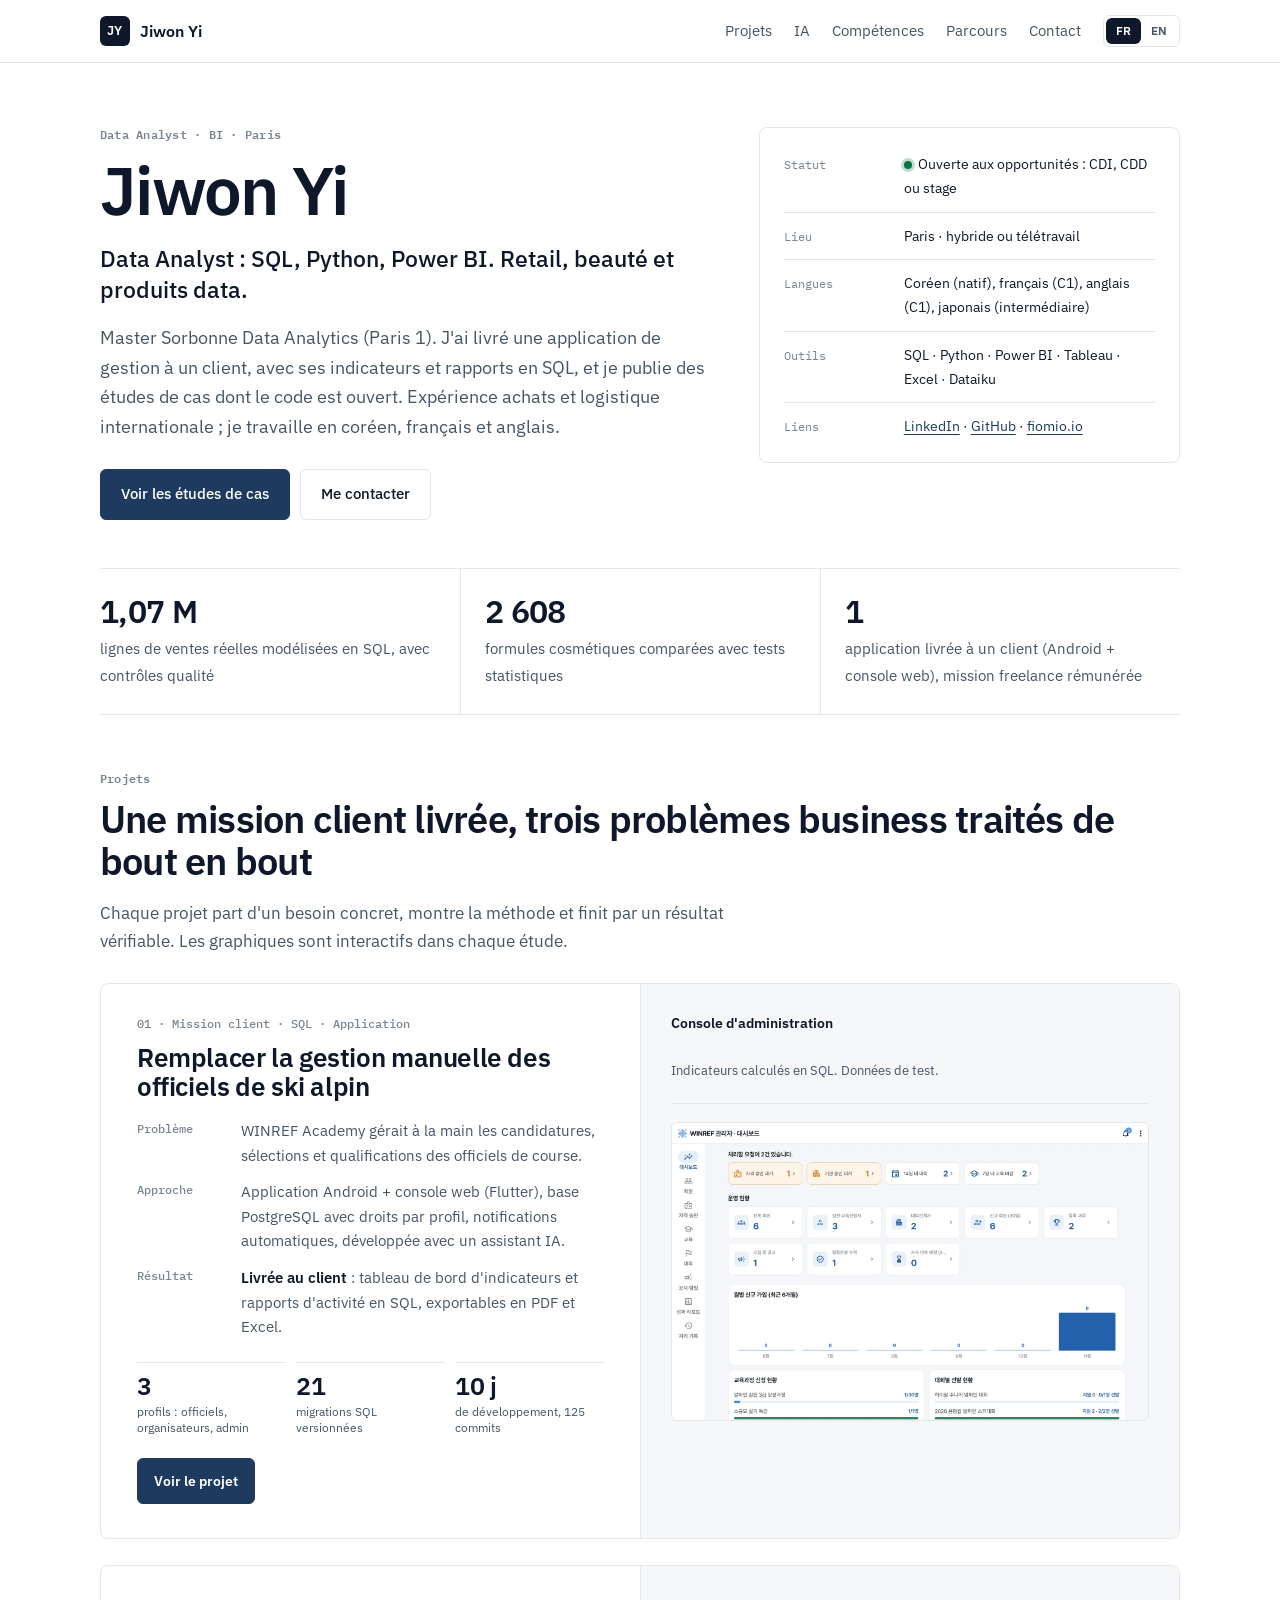
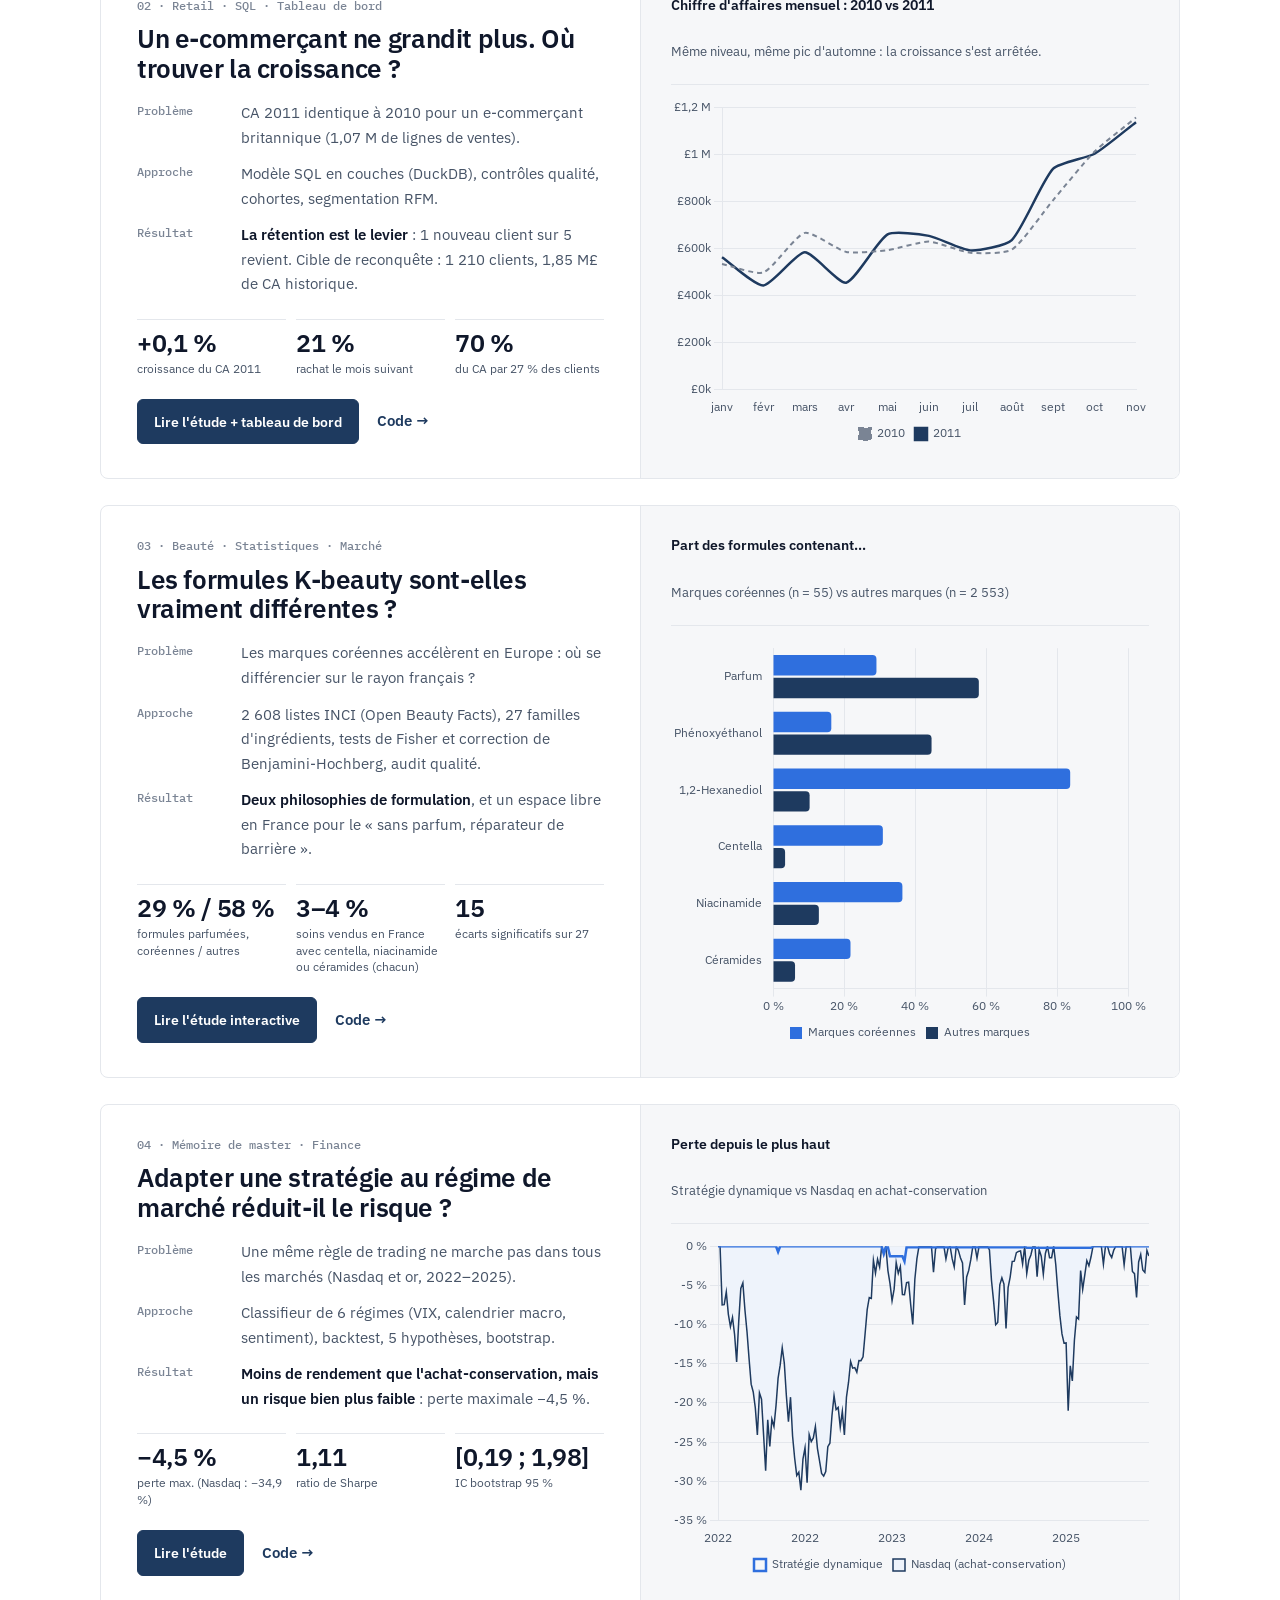
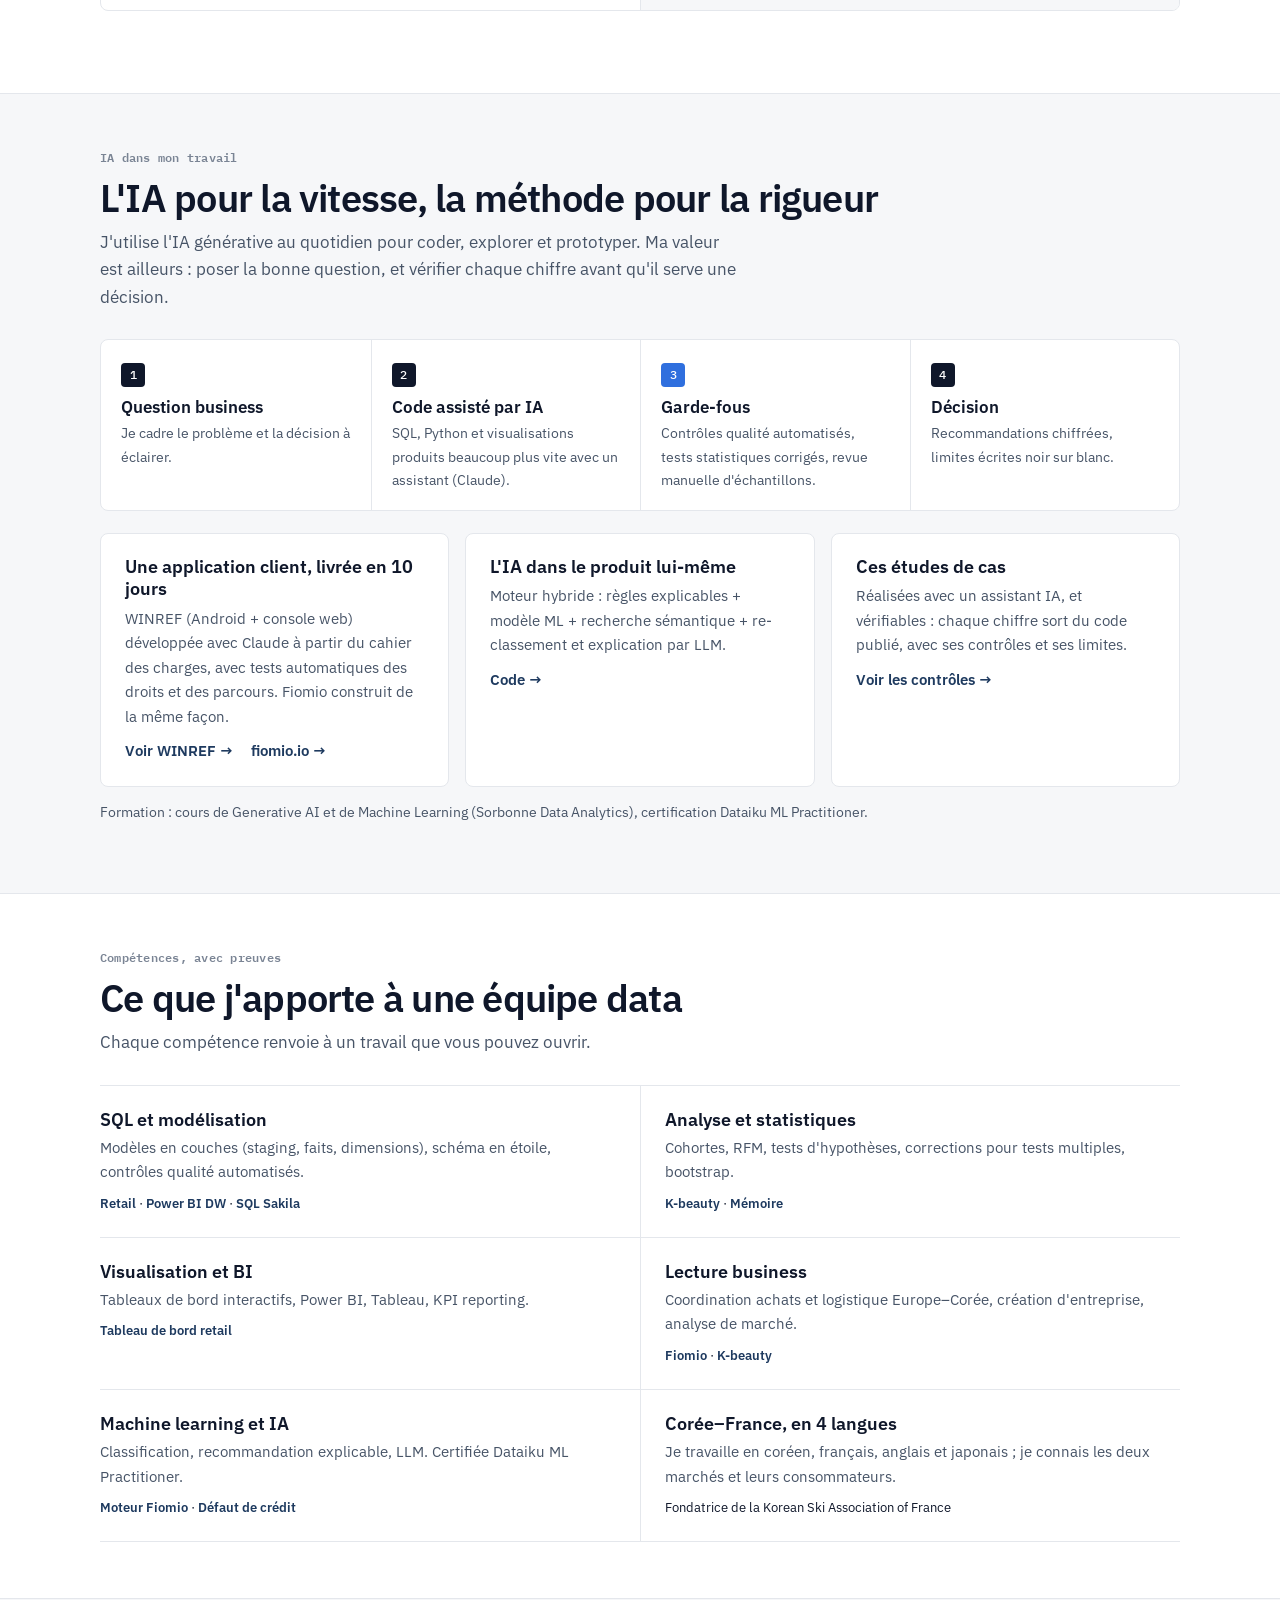
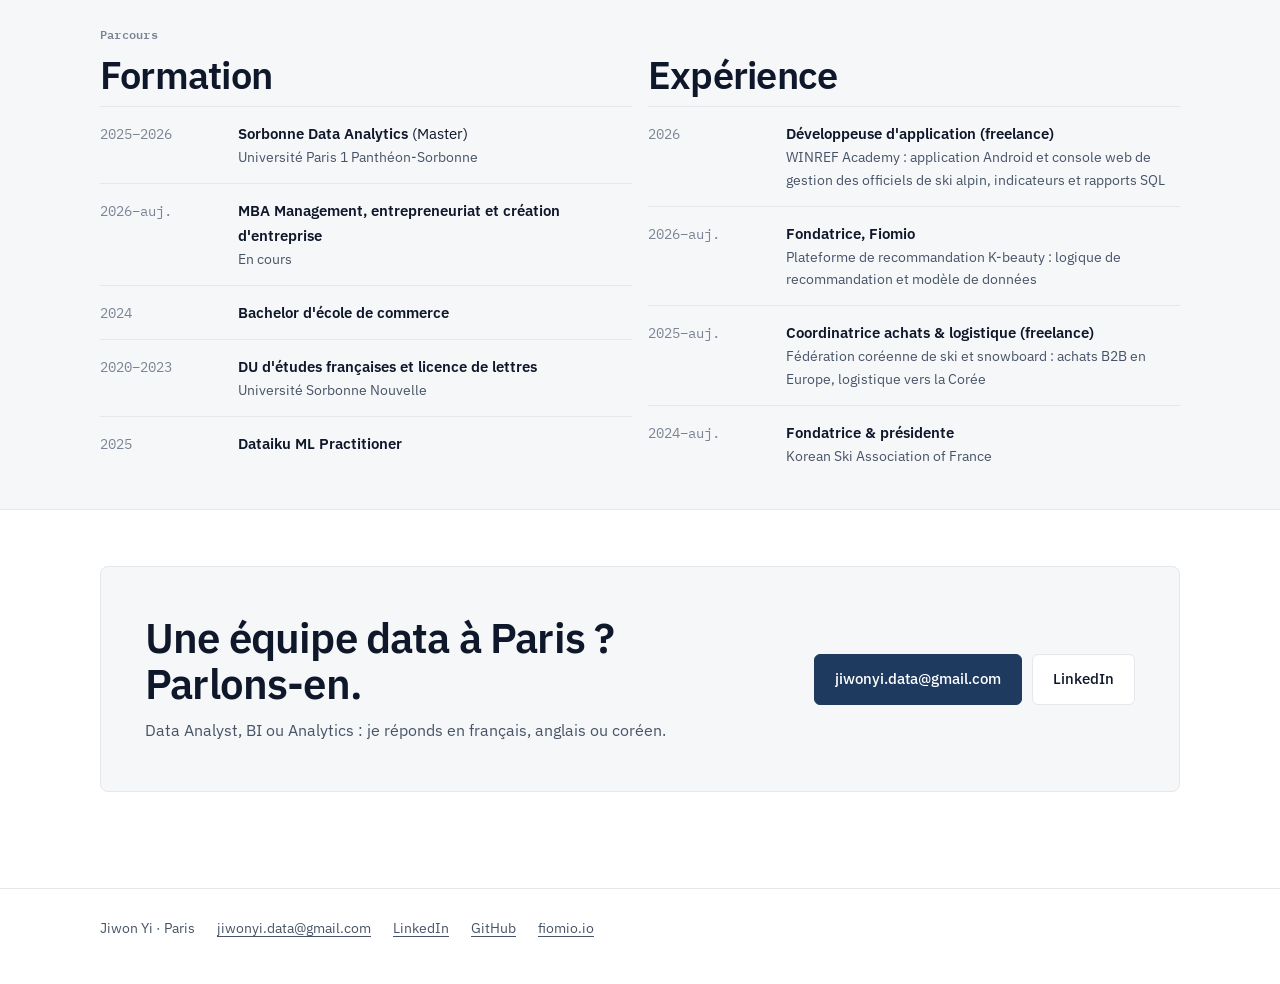
==== commit dbf895f3: "Redesign: clean analytical style (IBM Plex, white, tabular numbers), name-first hero Co-Authored-By:" ====
--- a/index.html
+++ b/index.html
@@ -8,9 +8,9 @@
 <meta name="title-en" content="Jiwon Yi — Data Analyst in Paris">
 <meta name="description" content="Jiwon Yi, Data Analyst à Paris : SQL, Python, BI. Études de cas en retail, beauté et finance.">
 <link rel="preconnect" href="https://fonts.googleapis.com"><link rel="preconnect" href="https://fonts.gstatic.com" crossorigin>
-<link rel="stylesheet" href="https://fonts.googleapis.com/css2?family=Fraunces:ital,opsz,wght@0,9..144,400..600;1,9..144,400..600&family=Inter:wght@400;500;600&display=swap">
-<link rel="stylesheet" href="assets/site.css?v=202611230205">
-<script src="assets/site.js?v=202611230205"></script>
+<link rel="stylesheet" href="https://fonts.googleapis.com/css2?family=IBM+Plex+Mono:wght@400;500&family=IBM+Plex+Sans:wght@400;500;600&display=swap">
+<link rel="stylesheet" href="assets/site.css?v=202611230212">
+<script src="assets/site.js?v=202611230212"></script>
 </head>
 <body>
 <nav class="nav"><div class="wrap">
@@ -24,18 +24,18 @@
 </div></nav>
 <header class="hero"><div class="wrap grid">
   <div>
-    <p class="eyebrow">Data Analyst · Paris</p>
-    <h1 class="display" lang="fr">Des données à la décision, pour le <em>retail</em> et la <em>beauté</em>.</h1>
-    <h1 class="display" lang="en">From data to decisions, for <em>retail</em> and <em>beauty</em>.</h1>
-    <p class="lead" lang="fr">Je modélise les données en SQL, je les analyse en Python et je les présente pour qu'une équipe puisse agir. Master Sorbonne Data Analytics (Paris 1), expérience achats et logistique internationale et fondatrice d'une plateforme K-beauty : je relie les chiffres aux clients, aux coûts et au marché. Et j'utilise l'IA pour aller vite, avec des garde-fous.</p>
-    <p class="lead" lang="en">I model data in SQL, analyse it in Python and present it so a team can act on it. Sorbonne Data Analytics master's (Paris 1), international procurement and logistics experience, and founder of a K-beauty platform: I connect numbers to customers, costs and markets. And I use AI to move fast, with guardrails.</p>
+    <p class="eyebrow">Data Analyst · BI · Paris</p>
+    <h1 class="display">Jiwon Yi</h1>
+    <p class="sub" lang="fr">Data Analyst : SQL, Python, Power BI. Retail, beauté et produits data.</p>
+    <p class="sub" lang="en">Data Analyst: SQL, Python, Power BI. Retail, beauty and data products.</p>
+    <p class="lead" lang="fr">Master Sorbonne Data Analytics (Paris 1). J'ai livré une application de gestion à un client, avec ses indicateurs et rapports en SQL, et je publie des études de cas dont le code est ouvert. Expérience achats et logistique internationale ; je travaille en coréen, français et anglais.</p>
+    <p class="lead" lang="en">Sorbonne Data Analytics master's (Paris 1). I delivered a management app to a client, with its KPIs and reports in SQL, and I publish case studies with open code. International procurement and logistics experience; I work in Korean, French and English.</p>
     <div class="btns">
       <a class="btn primary" href="#etudes"><span lang="fr">Voir les études de cas</span><span lang="en">See the case studies</span></a>
       <a class="btn" href="mailto:jiwonyi.data@gmail.com"><span lang="fr">Me contacter</span><span lang="en">Get in touch</span></a>
     </div>
   </div>
   <aside class="profile">
-    <div class="top"><span class="mono">JY</span><div><div class="name">Jiwon Yi</div><div class="role">Data Analyst · BI · Analytics</div></div></div>
     <dl class="facts">
       <div><dt lang="fr">Statut</dt><dt lang="en">Status</dt><dd><span class="dot"></span><span lang="fr">Ouverte aux opportunités : CDI, CDD ou stage</span><span lang="en">Open to roles: permanent, fixed-term or internship</span></dd></div>
       <div><dt lang="fr">Lieu</dt><dt lang="en">Location</dt><dd lang="fr">Paris · hybride ou télétravail</dd><dd lang="en">Paris · hybrid or remote</dd></div>
@@ -233,17 +233,17 @@
       <h2 class="h" lang="fr">Formation</h2><h2 class="h" lang="en">Education</h2>
       <div class="tl">
         <div><span class="y">2025–2026</span><span><b>Sorbonne Data Analytics</b> (Master)<small>Université Paris 1 Panthéon-Sorbonne</small></span></div>
-        <div><span class="y">2020–2023</span><span><b lang="fr">DU d'études françaises et licence de lettres</b><b lang="en">French studies diploma and BA in French literature</b><small>Université Sorbonne Nouvelle</small></span></div>
         <div><span class="y" lang="fr">2026–auj.</span><span class="y" lang="en">2026–now</span><span><b lang="fr">MBA Management, entrepreneuriat et création d'entreprise</b><b lang="en">MBA in Management, Entrepreneurship and Venture Creation</b><small lang="fr">En cours</small><small lang="en">In progress</small></span></div>
         <div><span class="y">2024</span><span><b lang="fr">Bachelor d'école de commerce</b><b lang="en">Business school bachelor's degree</b></span></div>
+        <div><span class="y">2020–2023</span><span><b lang="fr">DU d'études françaises et licence de lettres</b><b lang="en">French studies diploma and BA in French literature</b><small>Université Sorbonne Nouvelle</small></span></div>
         <div><span class="y">2025</span><span><b>Dataiku ML Practitioner</b></span></div>
       </div>
     </div>
     <div>
       <h2 class="h" lang="fr">Expérience</h2><h2 class="h" lang="en">Experience</h2>
       <div class="tl">
+        <div><span class="y">2026</span><span><b lang="fr">Développeuse d'application (freelance)</b><b lang="en">App developer (freelance)</b><small lang="fr">WINREF Academy : application Android et console web de gestion des officiels de ski alpin, indicateurs et rapports SQL</small><small lang="en">WINREF Academy: Android app and web console for alpine-ski officials, SQL KPIs and reports</small></span></div>
         <div><span class="y" lang="fr">2026–auj.</span><span class="y" lang="en">2026–now</span><span><b lang="fr">Fondatrice, Fiomio</b><b lang="en">Founder, Fiomio</b><small lang="fr">Plateforme de recommandation K-beauty : logique de recommandation et modèle de données</small><small lang="en">K-beauty recommendation platform: recommendation logic and data model</small></span></div>
-        <div><span class="y">2026</span><span><b lang="fr">Développeuse d'application (freelance)</b><b lang="en">App developer (freelance)</b><small lang="fr">WINREF Academy : application Android et console web de gestion des officiels de ski alpin, indicateurs et rapports SQL</small><small lang="en">WINREF Academy: Android app and web console for alpine-ski officials, SQL KPIs and reports</small></span></div>
         <div><span class="y" lang="fr">2025–auj.</span><span class="y" lang="en">2025–now</span><span><b lang="fr">Coordinatrice achats &amp; logistique (freelance)</b><b lang="en">Procurement &amp; Logistics Coordinator (freelance)</b><small lang="fr">Fédération coréenne de ski et snowboard : achats B2B en Europe, logistique vers la Corée</small><small lang="en">Korea Ski &amp; Snowboard Federation: B2B purchasing in Europe, logistics to Korea</small></span></div>
         <div><span class="y" lang="fr">2024–auj.</span><span class="y" lang="en">2024–now</span><span><b lang="fr">Fondatrice &amp; présidente</b><b lang="en">Founder &amp; President</b><small>Korean Ski Association of France</small></span></div>
       </div>
@@ -271,6 +271,6 @@
   <a href="https://github.com/jiwon-ai">GitHub</a>
   <a href="https://fiomio.io">fiomio.io</a>
 </div></footer>
-<script src="assets/chart.umd.js?v=202611230205"></script><script src="assets/home.js?v=202611230205"></script>
+<script src="assets/chart.umd.js?v=202611230212"></script><script src="assets/home.js?v=202611230212"></script>
 </body>
 </html>
--- a/assets/site.css
+++ b/assets/site.css
@@ -1,20 +1,20 @@
-/* Jiwon Yi — portfolio. Editorial look: serif display + clean sans, warm paper, one accent. */
+/* Jiwon Yi — portfolio. Clean analytical look: white, IBM Plex, tabular numbers, two blues. */
 :root{
-  --bg:#f6f3ee;--surface:#fffdfa;--fg:#1a1d21;--muted:#5f6670;--faint:#8d939b;--line:#e2ddd4;
-  --accent:#1d4e89;--accent-2:#c2502f;--accent-soft:#e6edf6;--warm-soft:#f6e4dc;--gold:#a8822b;--ok:#2f7a55;
-  --serif:"Fraunces",Georgia,"Times New Roman",serif;
-  --sans:"Inter",-apple-system,BlinkMacSystemFont,"Segoe UI",Roboto,Helvetica,Arial,sans-serif;
-  --radius:18px;--maxw:1120px;
-  --shadow:0 1px 1px rgba(30,25,15,.04),0 10px 30px -12px rgba(30,25,15,.18);
+  --bg:#ffffff;--surface:#ffffff;--alt:#f6f7f9;--fg:#0f172a;--muted:#475467;--faint:#7a8494;--line:#e4e7ec;
+  --accent:#1e3a5f;--accent-2:#2f6fde;--accent-soft:#eef3fb;--warm-soft:#f6f7f9;--gold:#b08d2e;--ok:#067647;--bad:#b42318;
+  --head:"IBM Plex Sans",-apple-system,BlinkMacSystemFont,"Segoe UI",Roboto,Helvetica,Arial,sans-serif;
+  --sans:"IBM Plex Sans",-apple-system,BlinkMacSystemFont,"Segoe UI",Roboto,Helvetica,Arial,sans-serif;
+  --mono:"IBM Plex Mono",ui-monospace,SFMono-Regular,Menlo,Consolas,monospace;
+  --radius:8px;--maxw:1120px;
+  --shadow:none;
 }
 @media (prefers-color-scheme:dark){:root:not([data-theme="light"]){
-  --bg:#121417;--surface:#1a1d22;--fg:#eceae6;--muted:#a3a8af;--faint:#7d838b;--line:#2b2f36;
-  --accent:#8db8ea;--accent-2:#ee8b6c;--accent-soft:#1f2a38;--warm-soft:#33231e;--gold:#d6b25b;--ok:#73c49b;
-  --shadow:0 1px 1px rgba(0,0,0,.3),0 10px 30px -12px rgba(0,0,0,.6);
+  --bg:#0b0f17;--surface:#0f1520;--alt:#121a26;--fg:#e6e9ef;--muted:#a1a9b8;--faint:#7c8596;--line:#1f2937;
+  --accent:#9db7d9;--accent-2:#5b9bff;--accent-soft:#132036;--warm-soft:#121a26;--gold:#d6b25b;--ok:#4cc38a;--bad:#f97066;
 }}
 :root[data-theme="dark"]{
-  --bg:#121417;--surface:#1a1d22;--fg:#eceae6;--muted:#a3a8af;--faint:#7d838b;--line:#2b2f36;
-  --accent:#8db8ea;--accent-2:#ee8b6c;--accent-soft:#1f2a38;--warm-soft:#33231e;--gold:#d6b25b;--ok:#73c49b;
+  --bg:#0b0f17;--surface:#0f1520;--alt:#121a26;--fg:#e6e9ef;--muted:#a1a9b8;--faint:#7c8596;--line:#1f2937;
+  --accent:#9db7d9;--accent-2:#5b9bff;--accent-soft:#132036;--warm-soft:#121a26;--gold:#d6b25b;--ok:#4cc38a;--bad:#f97066;
 }
 *{box-sizing:border-box}
 html{scroll-behavior:smooth}
@@ -29,18 +29,18 @@
 .nav{position:sticky;top:0;z-index:20;background:color-mix(in srgb,var(--bg) 85%,transparent);backdrop-filter:saturate(1.2) blur(12px);border-bottom:1px solid var(--line)}
 .nav .wrap{display:flex;align-items:center;gap:22px;height:62px}
 .brand{display:flex;align-items:center;gap:10px;font-weight:600;color:var(--fg);text-decoration:none;margin-right:auto}
-.mono{width:32px;height:32px;border-radius:50%;background:var(--fg);color:var(--bg);display:grid;place-items:center;font:600 .82rem/1 var(--serif);letter-spacing:.02em}
+.mono{width:30px;height:30px;border-radius:6px;background:var(--fg);color:var(--bg);display:grid;place-items:center;font:600 .82rem/1 var(--head);letter-spacing:.02em}
 .nav a.link{color:var(--muted);text-decoration:none;font-size:.92rem}
 .nav a.link:hover{color:var(--fg)}
-.langsw{display:flex;border:1px solid var(--line);border-radius:999px;padding:2px;background:var(--surface)}
-.langsw button{border:0;background:transparent;color:var(--muted);font:600 .75rem/1 var(--sans);padding:7px 10px;border-radius:999px;cursor:pointer}
+.langsw{display:flex;border:1px solid var(--line);border-radius:6px;padding:2px;background:var(--surface)}
+.langsw button{border:0;background:transparent;color:var(--muted);font:600 .75rem/1 var(--sans);padding:7px 10px;border-radius:6px;cursor:pointer}
 .langsw button[aria-pressed="true"]{background:var(--fg);color:var(--bg)}
 @media (max-width:680px){.nav a.link.opt{display:none}.nav .wrap{gap:14px}}
 
 /* type */
-.eyebrow{font:600 .74rem/1.2 var(--sans);letter-spacing:.16em;text-transform:uppercase;color:var(--accent-2);margin:0 0 14px}
-.display{font-family:var(--serif);font-weight:500;letter-spacing:-.012em;line-height:1.04;font-variation-settings:"opsz" 144}
-h2.h{font-family:var(--serif);font-weight:500;font-size:clamp(1.7rem,3.4vw,2.4rem);letter-spacing:-.02em;line-height:1.1;margin:0 0 10px}
+.eyebrow{font:600 .78rem/1.2 var(--mono);letter-spacing:.02em;color:var(--faint);margin:0 0 12px}
+.display{font-family:var(--head);font-weight:600;letter-spacing:-.025em;line-height:1.08}
+h2.h{font-family:var(--head);font-weight:600;font-size:clamp(1.7rem,3.4vw,2.4rem);letter-spacing:-.02em;line-height:1.1;margin:0 0 10px}
 p.intro{color:var(--muted);max-width:640px;margin:0 0 28px;font-size:1.04rem}
 .sechead{display:flex;justify-content:space-between;align-items:end;gap:20px;flex-wrap:wrap;margin-bottom:8px}
 section{padding:56px 0}
@@ -51,16 +51,16 @@
 .hero{padding:64px 0 48px}
 .hero .grid{display:grid;grid-template-columns:1.45fr 1fr;gap:48px;align-items:start}
 .hero h1{font-size:clamp(2.5rem,5.6vw,4.2rem);margin:0 0 22px}
-.hero h1 em{font-style:italic;color:var(--accent)}
+.hero h1 em{font-style:normal;color:var(--accent-2)}
 .hero .lead{font-size:1.12rem;color:var(--muted);max-width:620px;margin:0 0 28px}
 .btns{display:flex;flex-wrap:wrap;gap:10px}
-.btn{display:inline-flex;align-items:center;gap:8px;padding:12px 20px;border-radius:999px;text-decoration:none;font-weight:600;font-size:.94rem;border:1px solid var(--line);color:var(--fg);background:var(--surface);transition:transform .15s,border-color .15s}
+.btn{display:inline-flex;align-items:center;gap:8px;padding:12px 20px;border-radius:6px;text-decoration:none;font-weight:600;font-size:.94rem;border:1px solid var(--line);color:var(--fg);background:var(--surface);transition:transform .15s,border-color .15s}
 .btn:hover{transform:translateY(-1px);border-color:var(--fg)}
 .btn.primary{background:var(--fg);color:var(--bg);border-color:var(--fg)}
 .profile{background:var(--surface);border:1px solid var(--line);border-radius:var(--radius);padding:24px;box-shadow:var(--shadow)}
 .profile .top{display:flex;gap:14px;align-items:center;margin-bottom:18px}
 .profile .mono{width:52px;height:52px;font-size:1.15rem}
-.profile .name{font:500 1.25rem/1.2 var(--serif)}
+.profile .name{font:600 1.25rem/1.2 var(--head)}
 .profile .role{font-size:.88rem;color:var(--muted)}
 .facts{margin:0;display:grid;gap:12px}
 .facts div{display:grid;grid-template-columns:110px 1fr;gap:10px;font-size:.9rem;border-top:1px solid var(--line);padding-top:11px}
@@ -73,27 +73,27 @@
 .proof{display:grid;grid-template-columns:repeat(3,1fr);border-top:1px solid var(--line);border-bottom:1px solid var(--line)}
 .proof div{padding:26px 24px 26px 0}
 .proof div+div{padding-left:24px;border-left:1px solid var(--line)}
-.proof b{display:block;font:500 2.3rem/1 var(--serif);letter-spacing:-.02em;margin-bottom:8px}
+.proof b{display:block;font:600 2.3rem/1 var(--head);letter-spacing:-.02em;margin-bottom:8px}
 .proof span{color:var(--muted);font-size:.92rem}
 @media (max-width:760px){.proof{grid-template-columns:1fr}.proof div,.proof div+div{padding:18px 0;border-left:0}.proof div+div{border-top:1px solid var(--line)}}
 
 /* case cards */
-.case{display:grid;grid-template-columns:1fr 1fr;background:var(--surface);border:1px solid var(--line);border-radius:22px;overflow:hidden;box-shadow:var(--shadow);margin-bottom:26px}
+.case{display:grid;grid-template-columns:1fr 1fr;background:var(--surface);border:1px solid var(--line);border-radius:var(--radius);overflow:hidden;box-shadow:var(--shadow);margin-bottom:26px}
 .case .txt{padding:34px 36px}
-.case .viz{padding:28px 30px;border-left:1px solid var(--line);background:linear-gradient(180deg,color-mix(in srgb,var(--accent-soft) 55%,var(--surface)),var(--surface));display:flex;flex-direction:column}
-.case .num{font:500 .82rem/1 var(--serif);color:var(--faint);margin-bottom:12px}
-.case h3{font:500 1.6rem/1.15 var(--serif);letter-spacing:-.015em;margin:6px 0 18px}
+.case .viz{padding:28px 30px;border-left:1px solid var(--line);background:var(--alt);display:flex;flex-direction:column}
+.case .num{font:500 .76rem/1 var(--mono);color:var(--faint);margin-bottom:12px}
+.case h3{font:600 1.6rem/1.15 var(--head);letter-spacing:-.015em;margin:6px 0 18px}
 .pai{display:grid;gap:12px;margin:0 0 22px}
 .pai div{display:grid;grid-template-columns:92px 1fr;gap:12px;font-size:.93rem}
-.pai dt{font-size:.72rem;font-weight:600;letter-spacing:.1em;text-transform:uppercase;color:var(--accent-2);padding-top:3px}
+.pai dt{font:500 .74rem/1.4 var(--mono);color:var(--faint);padding-top:2px}
 .pai dd{margin:0;color:var(--muted)}
 .pai dd b{color:var(--fg);font-weight:600}
 .metrics{display:grid;grid-template-columns:repeat(3,1fr);gap:10px;margin-bottom:22px}
-.metrics div{border-top:2px solid var(--fg);padding-top:10px}
-.metrics b{display:block;font:500 1.55rem/1.05 var(--serif);letter-spacing:-.02em}
+.metrics div{border-top:1px solid var(--line);padding-top:10px}
+.metrics b{display:block;font:600 1.55rem/1.05 var(--head);letter-spacing:-.02em}
 .metrics span{display:block;font-size:.78rem;color:var(--muted);line-height:1.35;margin-top:4px}
 .tags{display:flex;flex-wrap:wrap;gap:6px;margin:0 0 22px;padding:0;list-style:none}
-.tags li{font-size:.75rem;padding:3px 10px;border-radius:999px;border:1px solid var(--line);color:var(--muted)}
+.tags li{font-size:.75rem;padding:3px 10px;border-radius:6px;border:1px solid var(--line);color:var(--muted)}
 .actions{display:flex;gap:18px;flex-wrap:wrap;align-items:center}
 .actions a{font-weight:600;text-decoration:none;font-size:.93rem}
 .actions a.btn{font-size:.9rem;padding:10px 16px}
@@ -107,7 +107,7 @@
 .caps{display:grid;grid-template-columns:repeat(2,1fr);gap:0;border-top:1px solid var(--line)}
 .cap{padding:22px 24px 22px 0;border-bottom:1px solid var(--line)}
 .cap:nth-child(even){padding-left:24px;border-left:1px solid var(--line)}
-.cap h3{font:500 1.15rem/1.2 var(--serif);margin:0 0 6px}
+.cap h3{font:600 1.15rem/1.2 var(--head);margin:0 0 6px}
 .cap p{margin:0 0 8px;color:var(--muted);font-size:.93rem}
 .cap .ev{font-size:.83rem}
 .cap .ev a{text-decoration:none;font-weight:600}
@@ -116,8 +116,8 @@
 .grid2{display:grid;grid-template-columns:repeat(2,1fr);gap:16px}
 .grid3{display:grid;grid-template-columns:repeat(3,1fr);gap:16px}
 @media (max-width:820px){.grid2,.grid3{grid-template-columns:1fr}}
-.card{background:var(--surface);border:1px solid var(--line);border-radius:16px;padding:22px 24px}
-.card h3{margin:0 0 6px;font:500 1.12rem/1.25 var(--serif)}
+.card{background:var(--surface);border:1px solid var(--line);border-radius:var(--radius);padding:22px 24px}
+.card h3{margin:0 0 6px;font:600 1.12rem/1.25 var(--head)}
 .card p{margin:0 0 10px;color:var(--muted);font-size:.93rem}
 
 /* timeline */
@@ -128,12 +128,11 @@
 .tl small{display:block;color:var(--muted);font-size:.86rem}
 
 /* contact */
-.cta{background:var(--fg);color:var(--bg);border-radius:26px;padding:48px 44px;display:grid;grid-template-columns:1.4fr 1fr;gap:30px;align-items:center}
-.cta h2{font:500 clamp(1.8rem,3.6vw,2.6rem)/1.1 var(--serif);letter-spacing:-.02em;margin:0 0 10px}
-.cta p{margin:0;opacity:.75}
+.cta{background:var(--alt);color:var(--fg);border:1px solid var(--line);border-radius:var(--radius);padding:48px 44px;display:grid;grid-template-columns:1.4fr 1fr;gap:30px;align-items:center}
+.cta h2{font:600 clamp(1.8rem,3.6vw,2.6rem)/1.1 var(--head);letter-spacing:-.02em;margin:0 0 10px}
+.cta p{margin:0;color:var(--muted)}
 .cta .btns{justify-content:flex-end}
-.cta .btn{background:transparent;color:var(--bg);border-color:color-mix(in srgb,var(--bg) 35%,transparent)}
-.cta .btn.primary{background:var(--bg);color:var(--fg);border-color:var(--bg)}
+
 @media (max-width:820px){.cta{grid-template-columns:1fr;padding:32px 24px}.cta .btns{justify-content:flex-start}}
 
 /* case study pages */
@@ -146,28 +145,28 @@
 .kpis{display:grid;grid-template-columns:repeat(4,1fr);gap:0;border-top:1px solid var(--line);border-bottom:1px solid var(--line);margin:10px 0 8px}
 .kpi{padding:20px 18px 20px 0}
 .kpi+.kpi{padding-left:18px;border-left:1px solid var(--line)}
-.kpi b{display:block;font:500 1.8rem/1.05 var(--serif);letter-spacing:-.02em}
+.kpi b{display:block;font:600 1.8rem/1.05 var(--head);letter-spacing:-.02em}
 .kpi span{display:block;font-size:.84rem;color:var(--muted);margin-top:6px}
 .kpi .d{font-size:.8rem;font-weight:600;margin-top:6px}
 #kpis.kpis{border:0;gap:12px;margin:14px 0}
 #kpis .kpi,#kpis .kpi+.kpi{background:var(--surface);border:1px solid var(--line);border-radius:14px;padding:16px 18px}
 .kpi b span,.proof b span,.metrics b span{font:inherit;color:inherit;display:inline;margin:0}
-.up{color:var(--ok)}.down{color:var(--accent-2)}
+.up{color:var(--ok)}.down{color:var(--bad)}
 @media (max-width:760px){.kpis{grid-template-columns:1fr 1fr}.kpi:nth-child(3){padding-left:0;border-left:0}.kpi:nth-child(n+3){border-top:1px solid var(--line)}#kpis .kpi:nth-child(n){border-top:1px solid var(--line)}}
 .panel{background:var(--surface);border:1px solid var(--line);border-radius:var(--radius);padding:24px 26px;box-shadow:var(--shadow);margin-bottom:18px}
-.panel h3{margin:0 0 4px;font:500 1.15rem/1.25 var(--serif)}
+.panel h3{margin:0 0 4px;font:600 1.15rem/1.25 var(--head)}
 .panel .sub{margin:0 0 14px;color:var(--muted);font-size:.88rem}
 .chart{position:relative;height:320px}
 .chart.tall{height:460px}
 .chart.short{height:260px}
 .seg{display:inline-flex;flex-wrap:wrap;gap:6px;margin:0 0 14px}
-.seg button{border:1px solid var(--line);background:var(--surface);color:var(--fg);border-radius:999px;padding:6px 13px;font:500 .84rem/1.2 var(--sans);cursor:pointer}
+.seg button{border:1px solid var(--line);background:var(--surface);color:var(--fg);border-radius:6px;padding:6px 13px;font:600 .84rem/1.2 var(--sans);cursor:pointer}
 .seg button[aria-pressed="true"]{background:var(--fg);border-color:var(--fg);color:var(--bg)}
 .toolbar{display:flex;flex-wrap:wrap;align-items:center;gap:6px 14px;margin-bottom:4px}
 .toolbar label{font-size:.78rem;color:var(--faint);font-weight:600;text-transform:uppercase;letter-spacing:.08em}
-h2.title{font:500 1.7rem/1.15 var(--serif);letter-spacing:-.015em;margin:8px 0 8px}
+h2.title{font:600 1.7rem/1.15 var(--head);letter-spacing:-.015em;margin:8px 0 8px}
 .prose{max-width:760px}
-.prose h2{font:500 1.5rem/1.2 var(--serif);letter-spacing:-.015em;margin:40px 0 12px}
+.prose h2{font:600 1.5rem/1.2 var(--head);letter-spacing:-.015em;margin:40px 0 12px}
 .prose ol,.prose ul{padding-left:20px}
 .prose li{margin:7px 0}
 .note{font-size:.86rem;color:var(--muted)}
@@ -184,7 +183,7 @@
 .flow span{background:var(--accent-soft);color:var(--accent);border-radius:10px;padding:8px 12px;font-size:.84rem;font-weight:600}
 .flow span span{background:none;padding:0}
 .flow i{color:var(--faint);font-style:normal}
-.callout{border-left:3px solid var(--accent-2);background:var(--warm-soft);padding:14px 18px;border-radius:0 12px 12px 0;margin:18px 0}
+.callout{border-left:3px solid var(--accent);background:var(--warm-soft);padding:14px 18px;border-radius:0 12px 12px 0;margin:18px 0}
 .callout p{margin:0}
 .next{display:flex;justify-content:space-between;gap:16px;flex-wrap:wrap;margin-top:40px;padding-top:24px;border-top:1px solid var(--line)}
 .next a{text-decoration:none;font-weight:600}
@@ -192,14 +191,14 @@
 footer{border-top:1px solid var(--line);margin-top:40px;padding:28px 0 44px;color:var(--muted);font-size:.86rem}
 footer .wrap{display:flex;flex-wrap:wrap;gap:10px 22px;align-items:center}
 footer a{color:var(--muted)}
-.case-hero h1{font-family:var(--serif);font-weight:500;letter-spacing:-.012em;line-height:1.08}
-.case-hero .eyebrow{color:var(--accent-2)}
+.case-hero h1{font-family:var(--head);font-weight:600;letter-spacing:-.025em;line-height:1.1}
+
 .aiflow{display:grid;grid-template-columns:repeat(4,1fr);gap:0;margin:0 0 22px;border:1px solid var(--line);border-radius:var(--radius);background:var(--surface);overflow:hidden}
 .aiflow div{padding:20px 20px 18px;position:relative}
 .aiflow div+div{border-left:1px solid var(--line)}
-.aiflow span{display:inline-grid;place-items:center;width:26px;height:26px;border-radius:50%;background:var(--fg);color:var(--bg);font:600 .78rem/1 var(--sans);margin-bottom:10px}
-.aiflow div:nth-child(3) span{background:var(--accent-2)}
-.aiflow b{display:block;font:500 1.05rem/1.25 var(--serif);margin-bottom:4px}
+.aiflow span{display:inline-grid;place-items:center;width:24px;height:24px;border-radius:4px;background:var(--fg);color:var(--bg);font:500 .76rem/1 var(--mono);margin-bottom:10px}
+.aiflow div:nth-child(3) span{background:var(--accent-2);color:#fff}
+.aiflow b{display:block;font:600 1.05rem/1.25 var(--head);margin-bottom:4px}
 .aiflow p{margin:0;color:var(--muted);font-size:.88rem}
 @media (max-width:820px){.aiflow{grid-template-columns:1fr 1fr}.aiflow div:nth-child(3){border-left:0}.aiflow div:nth-child(n+3){border-top:1px solid var(--line)}}
 @media (max-width:480px){.aiflow{grid-template-columns:1fr}.aiflow div+div{border-left:0;border-top:1px solid var(--line)}}
@@ -210,7 +209,22 @@
 .shot figcaption{padding:12px 18px;font-size:.86rem;color:var(--muted);border-top:1px solid var(--line)}
 .phones{display:grid;grid-template-columns:repeat(4,1fr);gap:16px}
 .phones figure{margin:0}
-.phones img{border:1px solid var(--line);border-radius:18px;box-shadow:var(--shadow)}
+.phones img{border:1px solid var(--line);border-radius:12px;box-shadow:var(--shadow)}
 .phones figcaption{text-align:center;font-size:.84rem;color:var(--muted);margin-top:8px}
 @media (max-width:760px){.phones{grid-template-columns:1fr 1fr}}
-.case .viz img{border:1px solid var(--line);border-radius:12px;margin-top:6px}
+.case .viz img{border:1px solid var(--line);border-radius:6px;margin-top:6px}
+
+/* data-style numbers */
+.proof b,.metrics b,.kpi b{font-family:var(--sans);font-weight:600;font-variant-numeric:tabular-nums;letter-spacing:-.02em}
+.proof b{font-size:2rem}
+.tl span.y,.meta,.facts dt{font-family:var(--mono)}
+.facts dt{text-transform:none;letter-spacing:0}
+.btn{font-weight:500}
+.btn.primary{background:var(--accent);border-color:var(--accent);color:var(--bg)}
+.btn:hover{transform:none}
+.nav{background:color-mix(in srgb,var(--bg) 92%,transparent)}
+section#ia,section#parcours{background:var(--alt);border-top:1px solid var(--line);border-bottom:1px solid var(--line)}
+section#ia .card,section#ia .aiflow{background:var(--surface)}
+.hero .sub{font:500 clamp(1.15rem,2.2vw,1.45rem)/1.35 var(--sans);color:var(--fg);margin:-6px 0 18px;max-width:620px}
+.profile .facts div:first-child{border-top:0;padding-top:0}
+.case-hero p.eyebrow{font-size:.78rem;color:var(--faint);margin:0 0 12px;max-width:none}
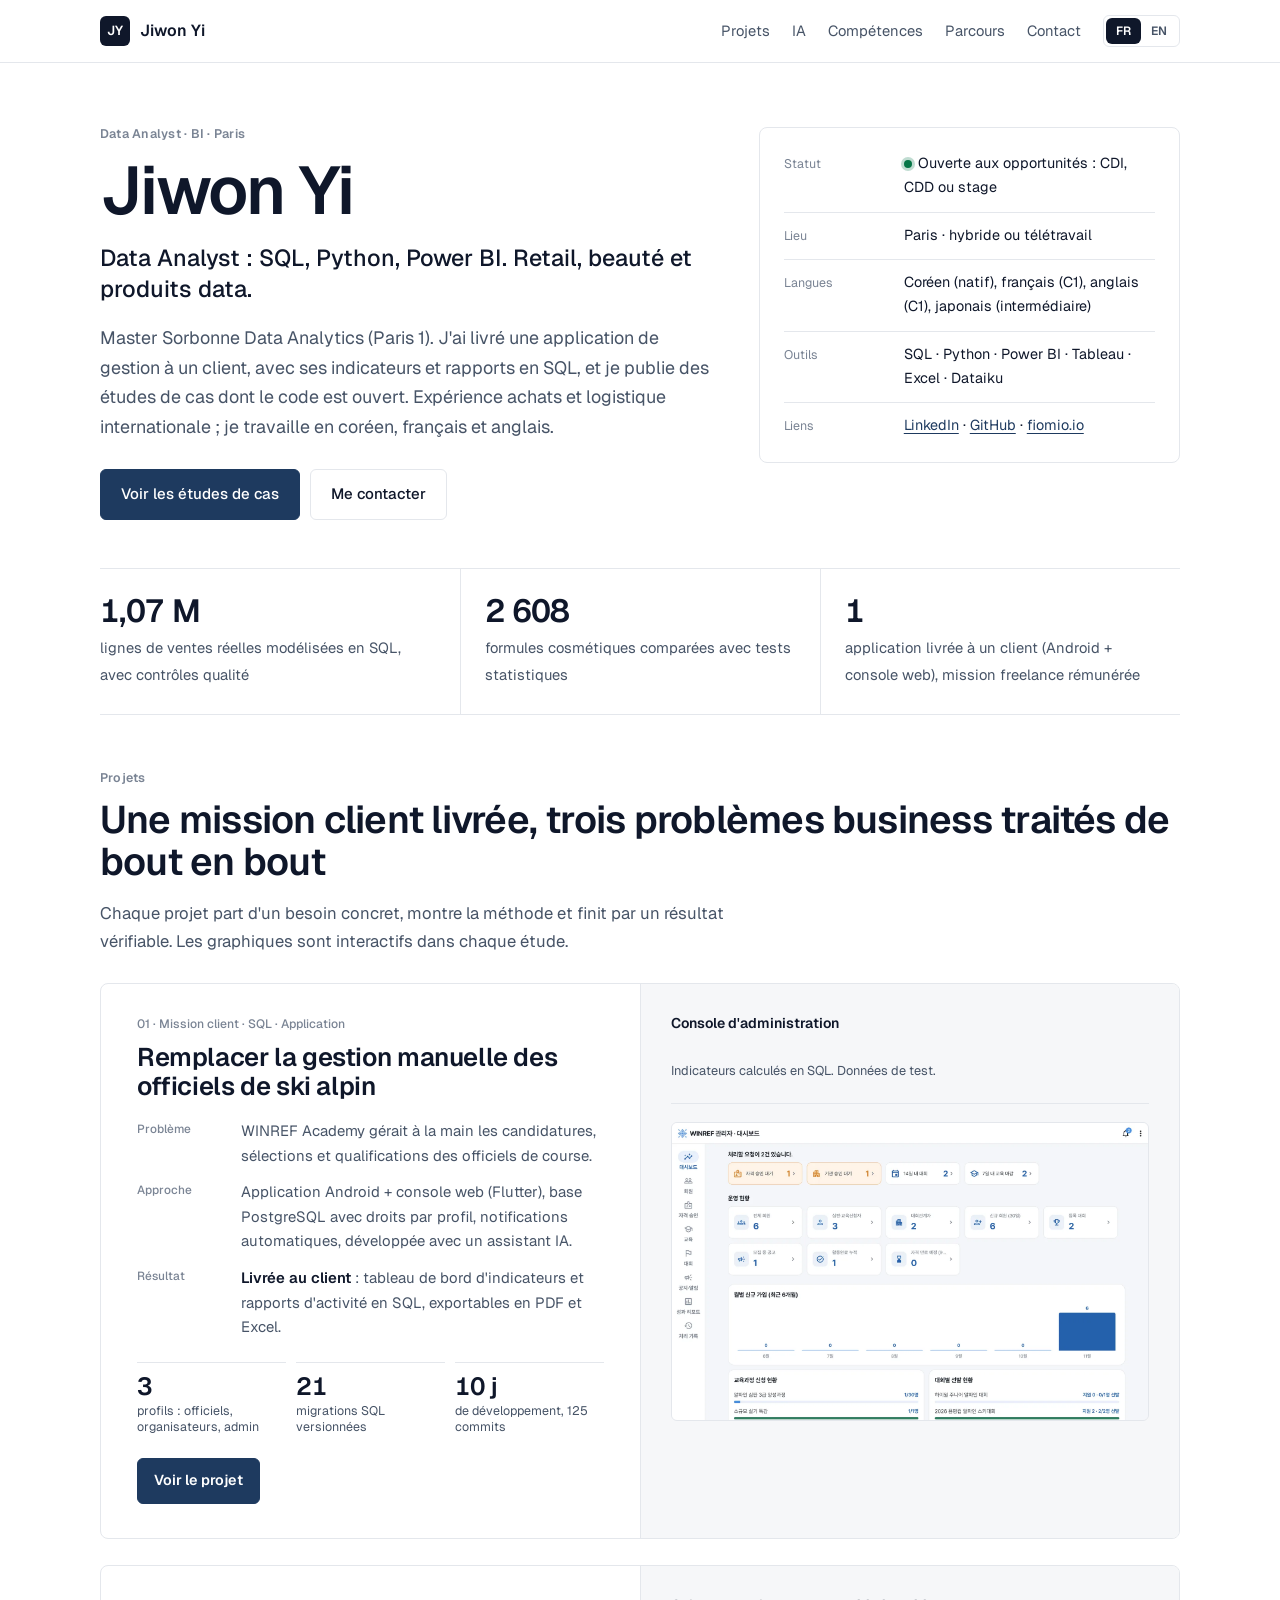
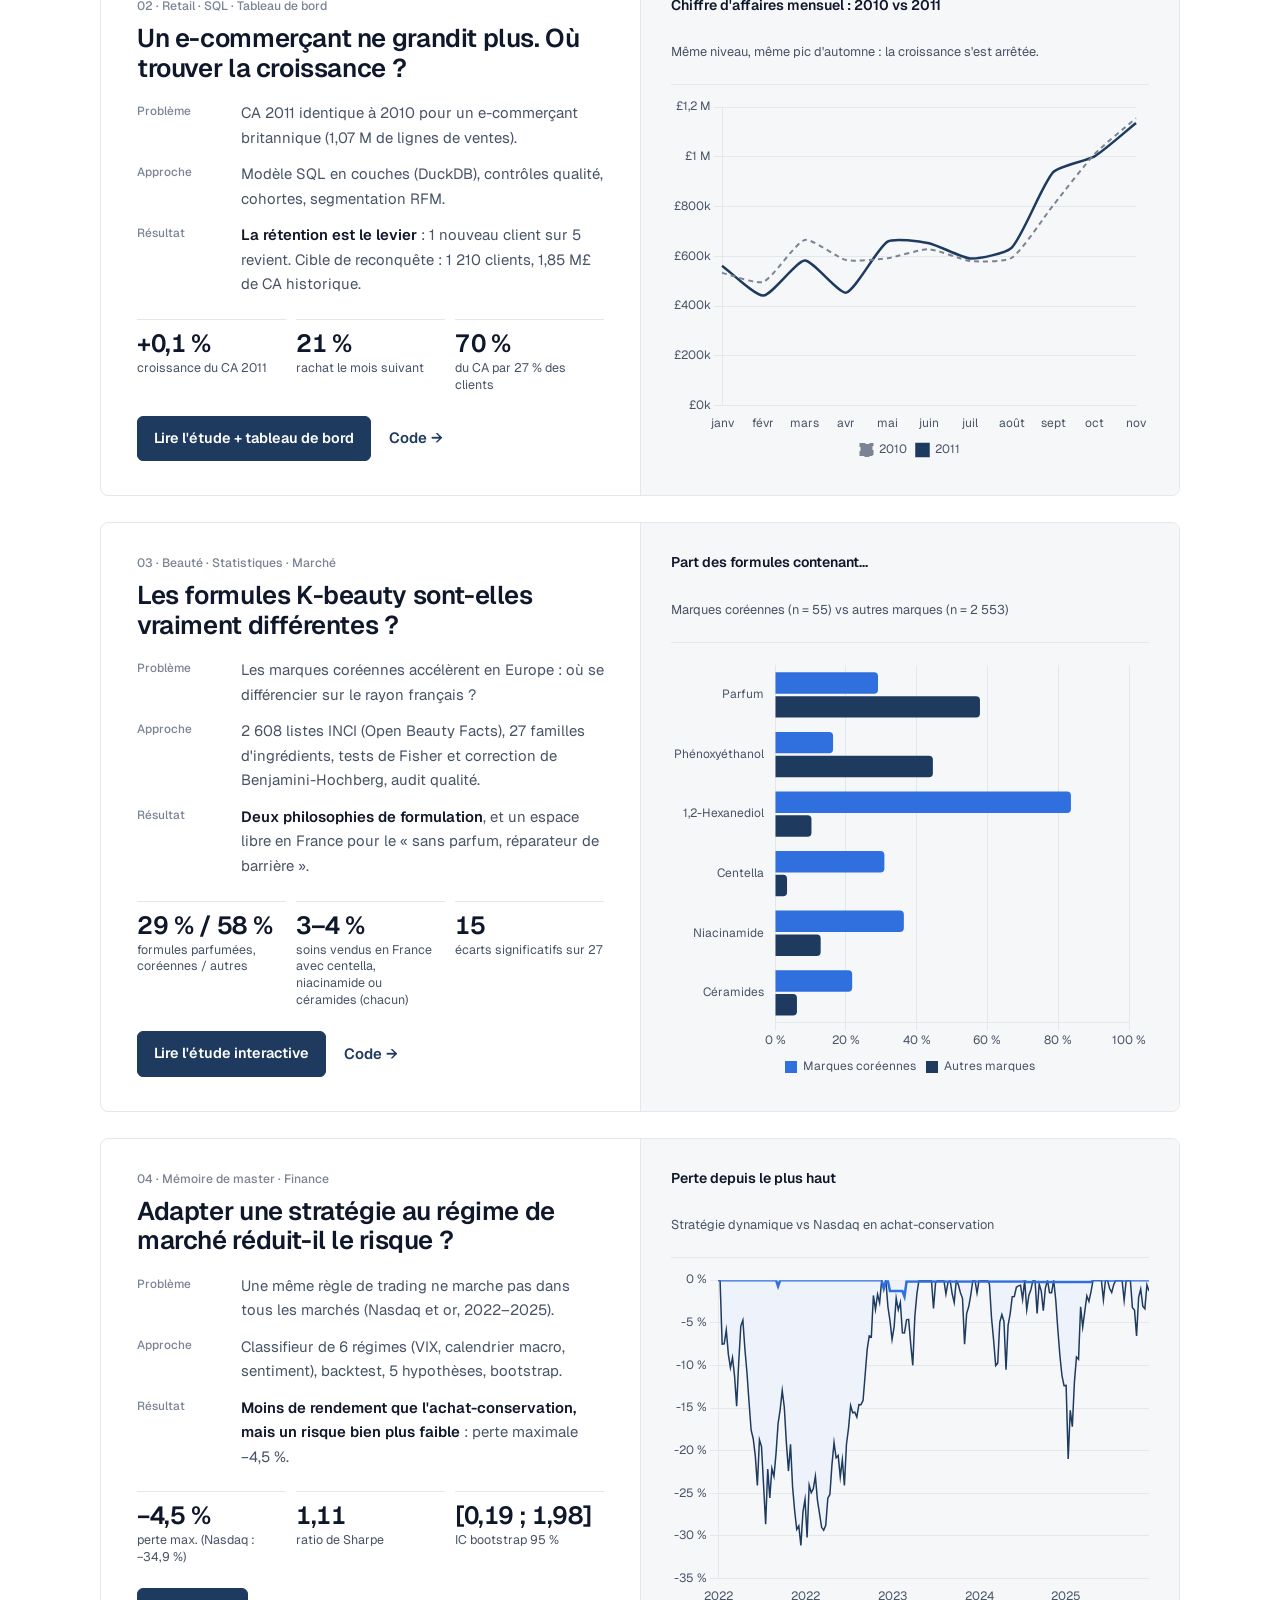
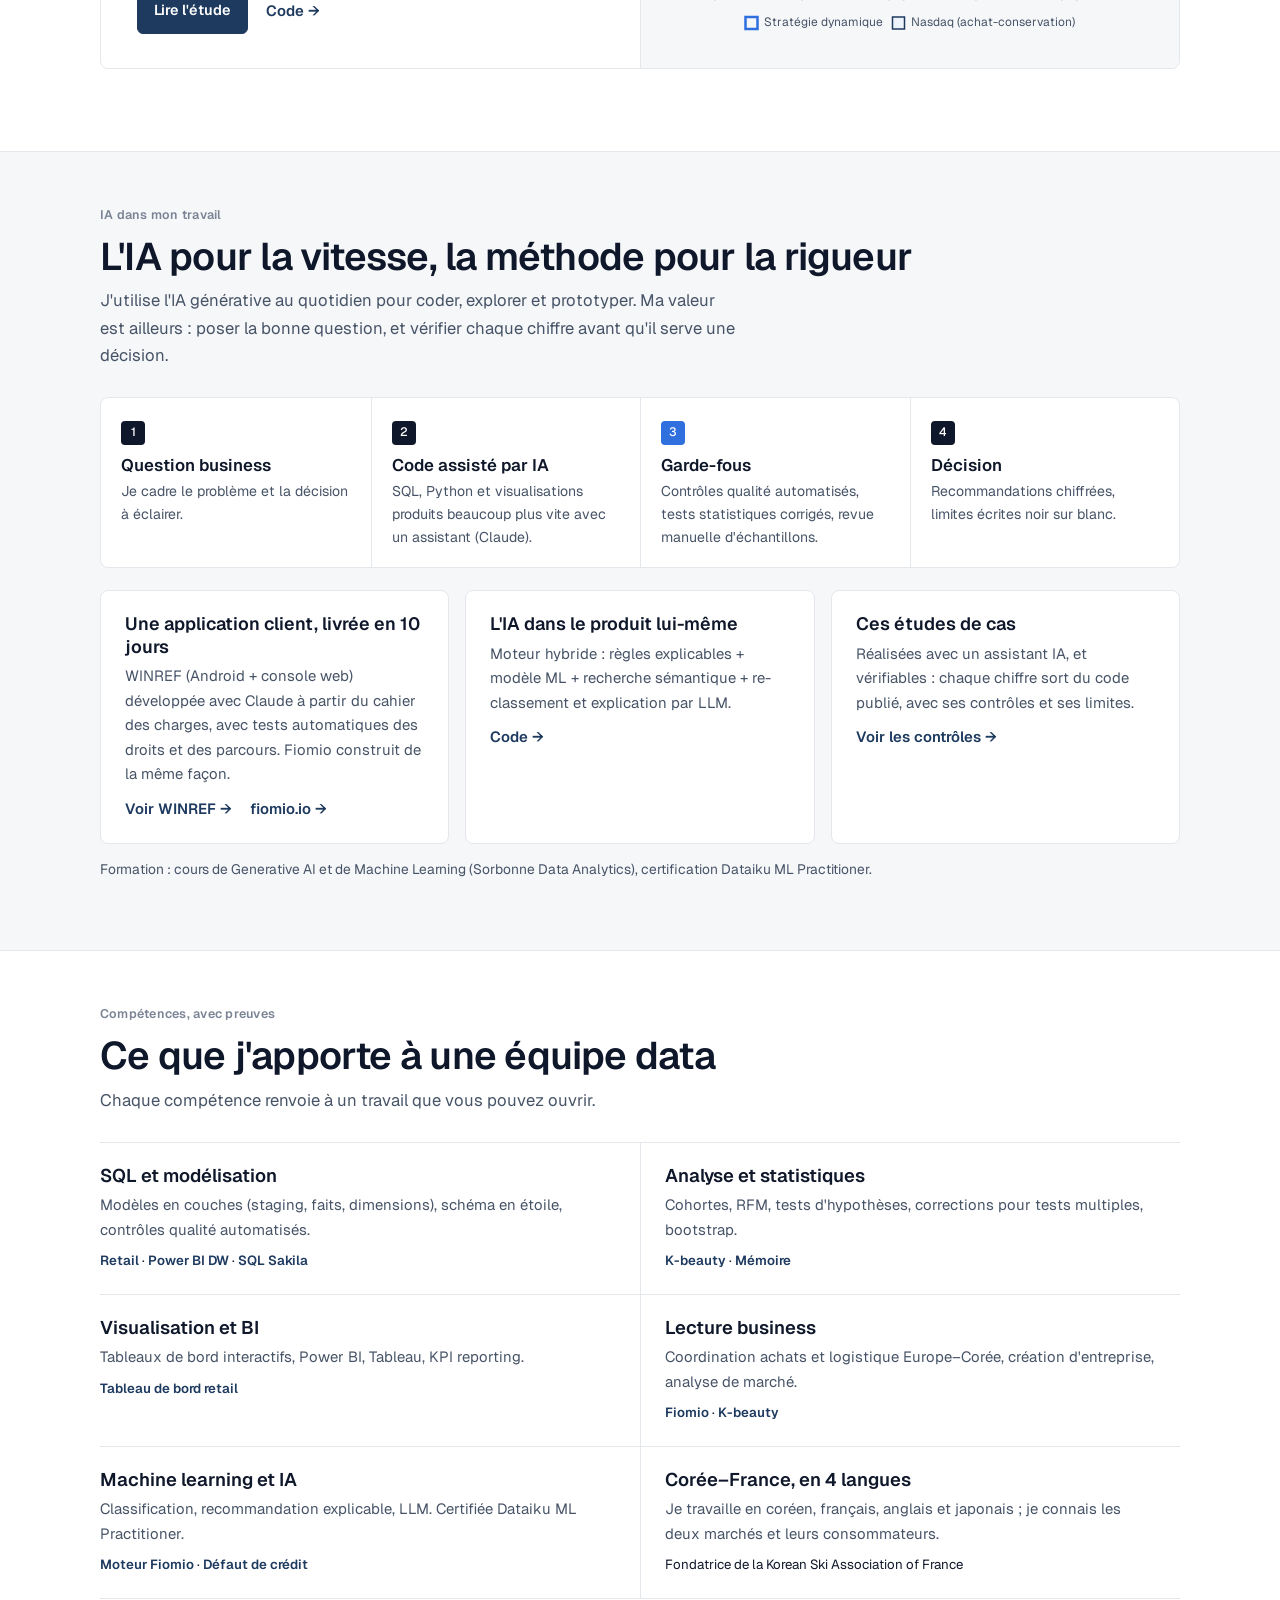
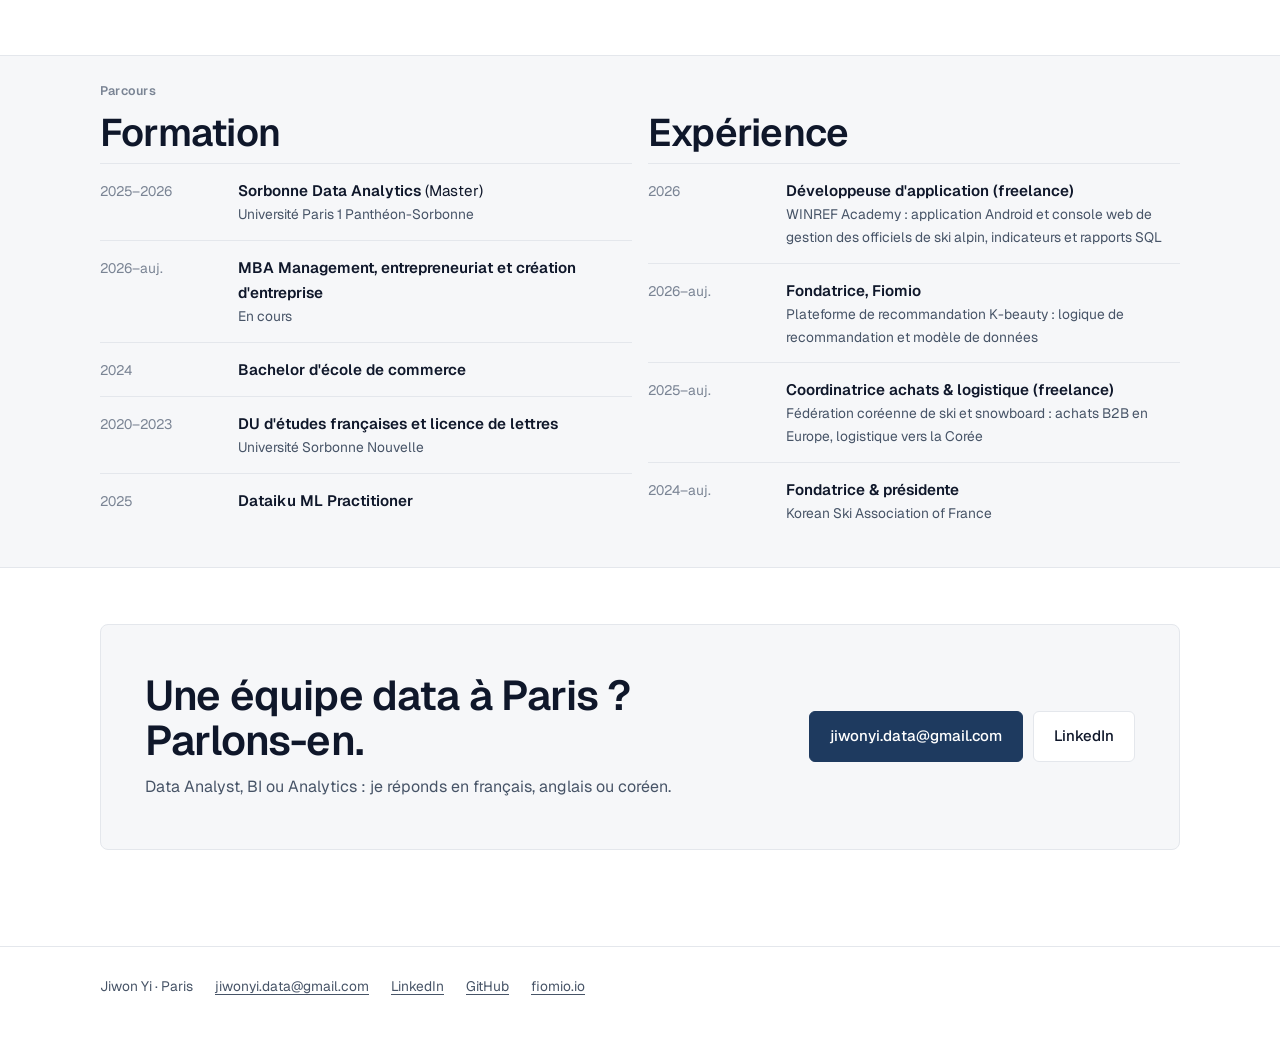
==== commit 01c21eca: "Switch typeface to Geist; drop monospace labels Co-Authored-By: Claude Opus 5.5 <noreply@anthropic.c" ====
--- a/index.html
+++ b/index.html
@@ -8,9 +8,9 @@
 <meta name="title-en" content="Jiwon Yi — Data Analyst in Paris">
 <meta name="description" content="Jiwon Yi, Data Analyst à Paris : SQL, Python, BI. Études de cas en retail, beauté et finance.">
 <link rel="preconnect" href="https://fonts.googleapis.com"><link rel="preconnect" href="https://fonts.gstatic.com" crossorigin>
-<link rel="stylesheet" href="https://fonts.googleapis.com/css2?family=IBM+Plex+Mono:wght@400;500&family=IBM+Plex+Sans:wght@400;500;600&display=swap">
-<link rel="stylesheet" href="assets/site.css?v=202611230212">
-<script src="assets/site.js?v=202611230212"></script>
+<link rel="stylesheet" href="https://fonts.googleapis.com/css2?family=Geist:wght@400;500;600;700&display=swap">
+<link rel="stylesheet" href="assets/site.css?v=202611230216">
+<script src="assets/site.js?v=202611230216"></script>
 </head>
 <body>
 <nav class="nav"><div class="wrap">
@@ -271,6 +271,6 @@
   <a href="https://github.com/jiwon-ai">GitHub</a>
   <a href="https://fiomio.io">fiomio.io</a>
 </div></footer>
-<script src="assets/chart.umd.js?v=202611230212"></script><script src="assets/home.js?v=202611230212"></script>
+<script src="assets/chart.umd.js?v=202611230216"></script><script src="assets/home.js?v=202611230216"></script>
 </body>
 </html>
--- a/assets/site.css
+++ b/assets/site.css
@@ -1,10 +1,10 @@
-/* Jiwon Yi — portfolio. Clean analytical look: white, IBM Plex, tabular numbers, two blues. */
+/* Jiwon Yi — portfolio. Clean analytical look: white, Geist, tabular numbers, two blues. */
 :root{
   --bg:#ffffff;--surface:#ffffff;--alt:#f6f7f9;--fg:#0f172a;--muted:#475467;--faint:#7a8494;--line:#e4e7ec;
   --accent:#1e3a5f;--accent-2:#2f6fde;--accent-soft:#eef3fb;--warm-soft:#f6f7f9;--gold:#b08d2e;--ok:#067647;--bad:#b42318;
-  --head:"IBM Plex Sans",-apple-system,BlinkMacSystemFont,"Segoe UI",Roboto,Helvetica,Arial,sans-serif;
-  --sans:"IBM Plex Sans",-apple-system,BlinkMacSystemFont,"Segoe UI",Roboto,Helvetica,Arial,sans-serif;
-  --mono:"IBM Plex Mono",ui-monospace,SFMono-Regular,Menlo,Consolas,monospace;
+  --head:"Geist",-apple-system,BlinkMacSystemFont,"Segoe UI",Roboto,Helvetica,Arial,sans-serif;
+  --sans:"Geist",-apple-system,BlinkMacSystemFont,"Segoe UI",Roboto,Helvetica,Arial,sans-serif;
+  --mono:"Geist",ui-monospace,SFMono-Regular,Menlo,Consolas,monospace;
   --radius:8px;--maxw:1120px;
   --shadow:none;
 }
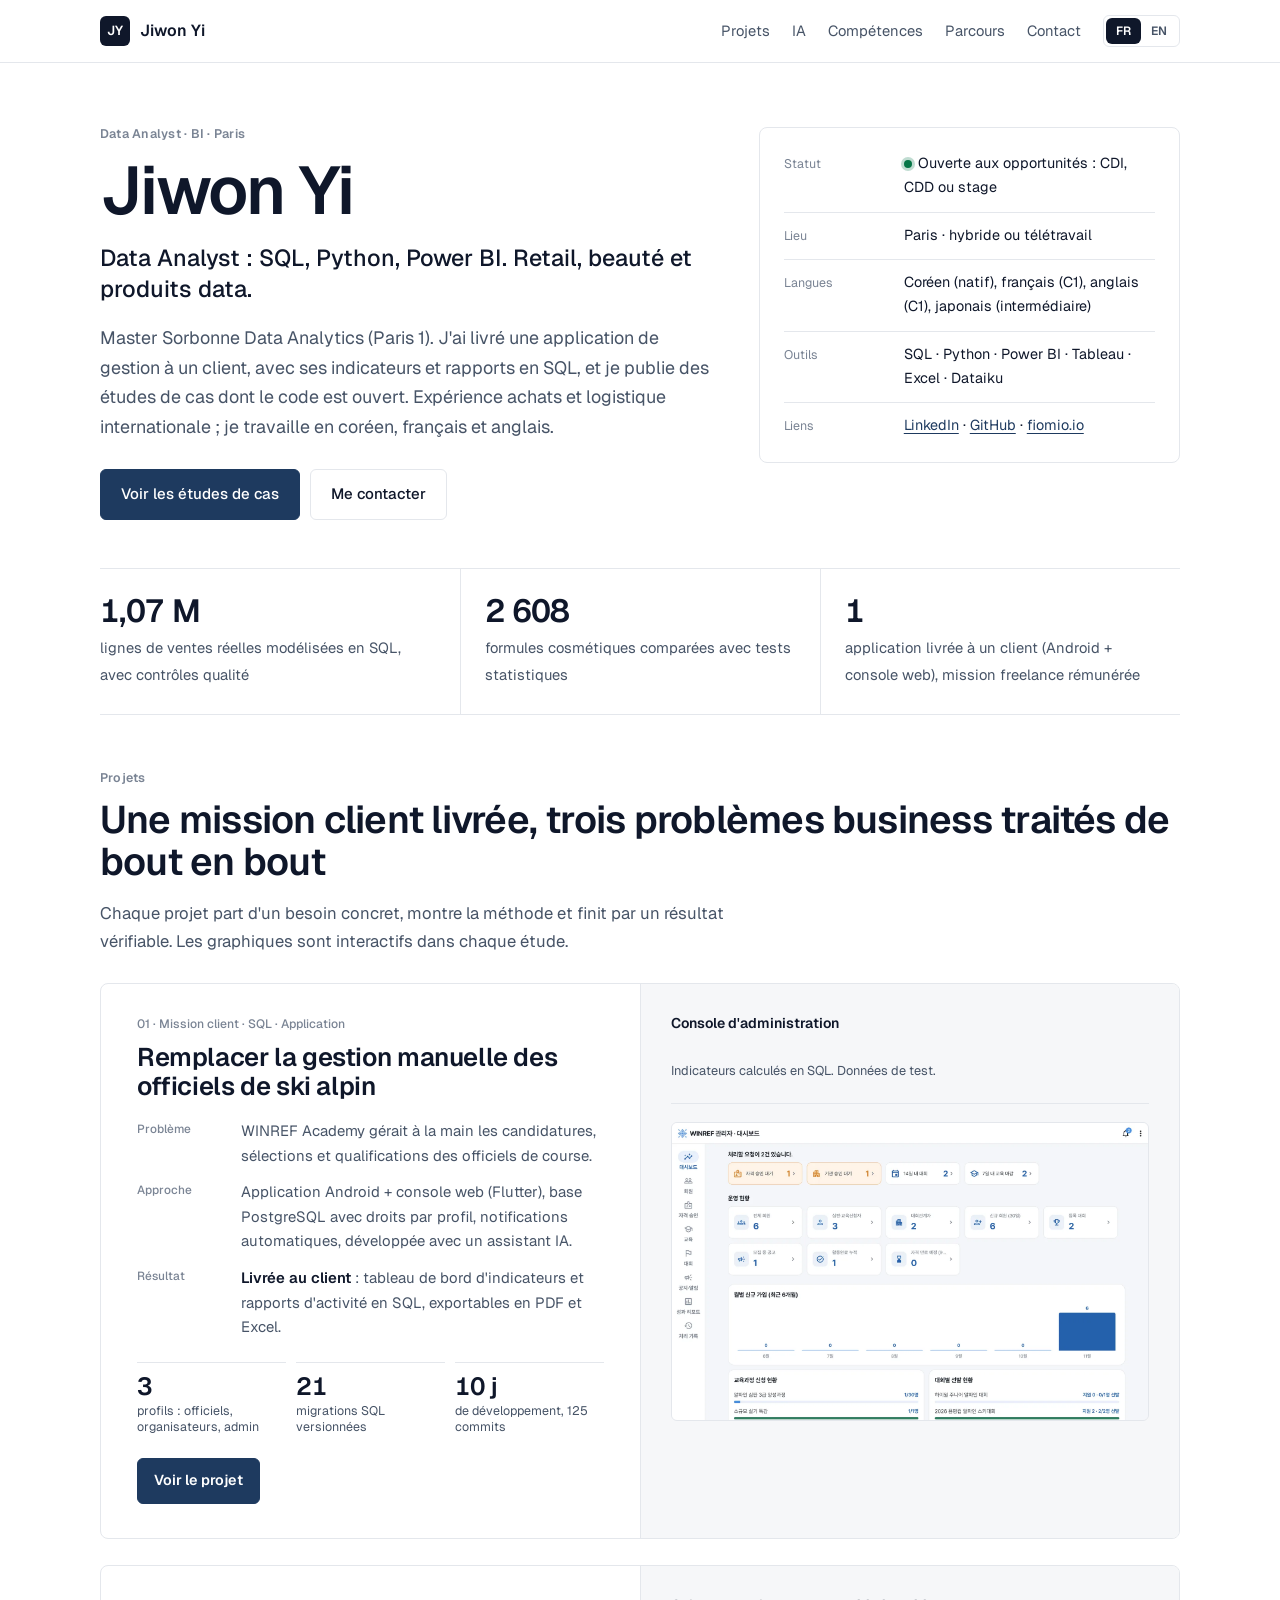
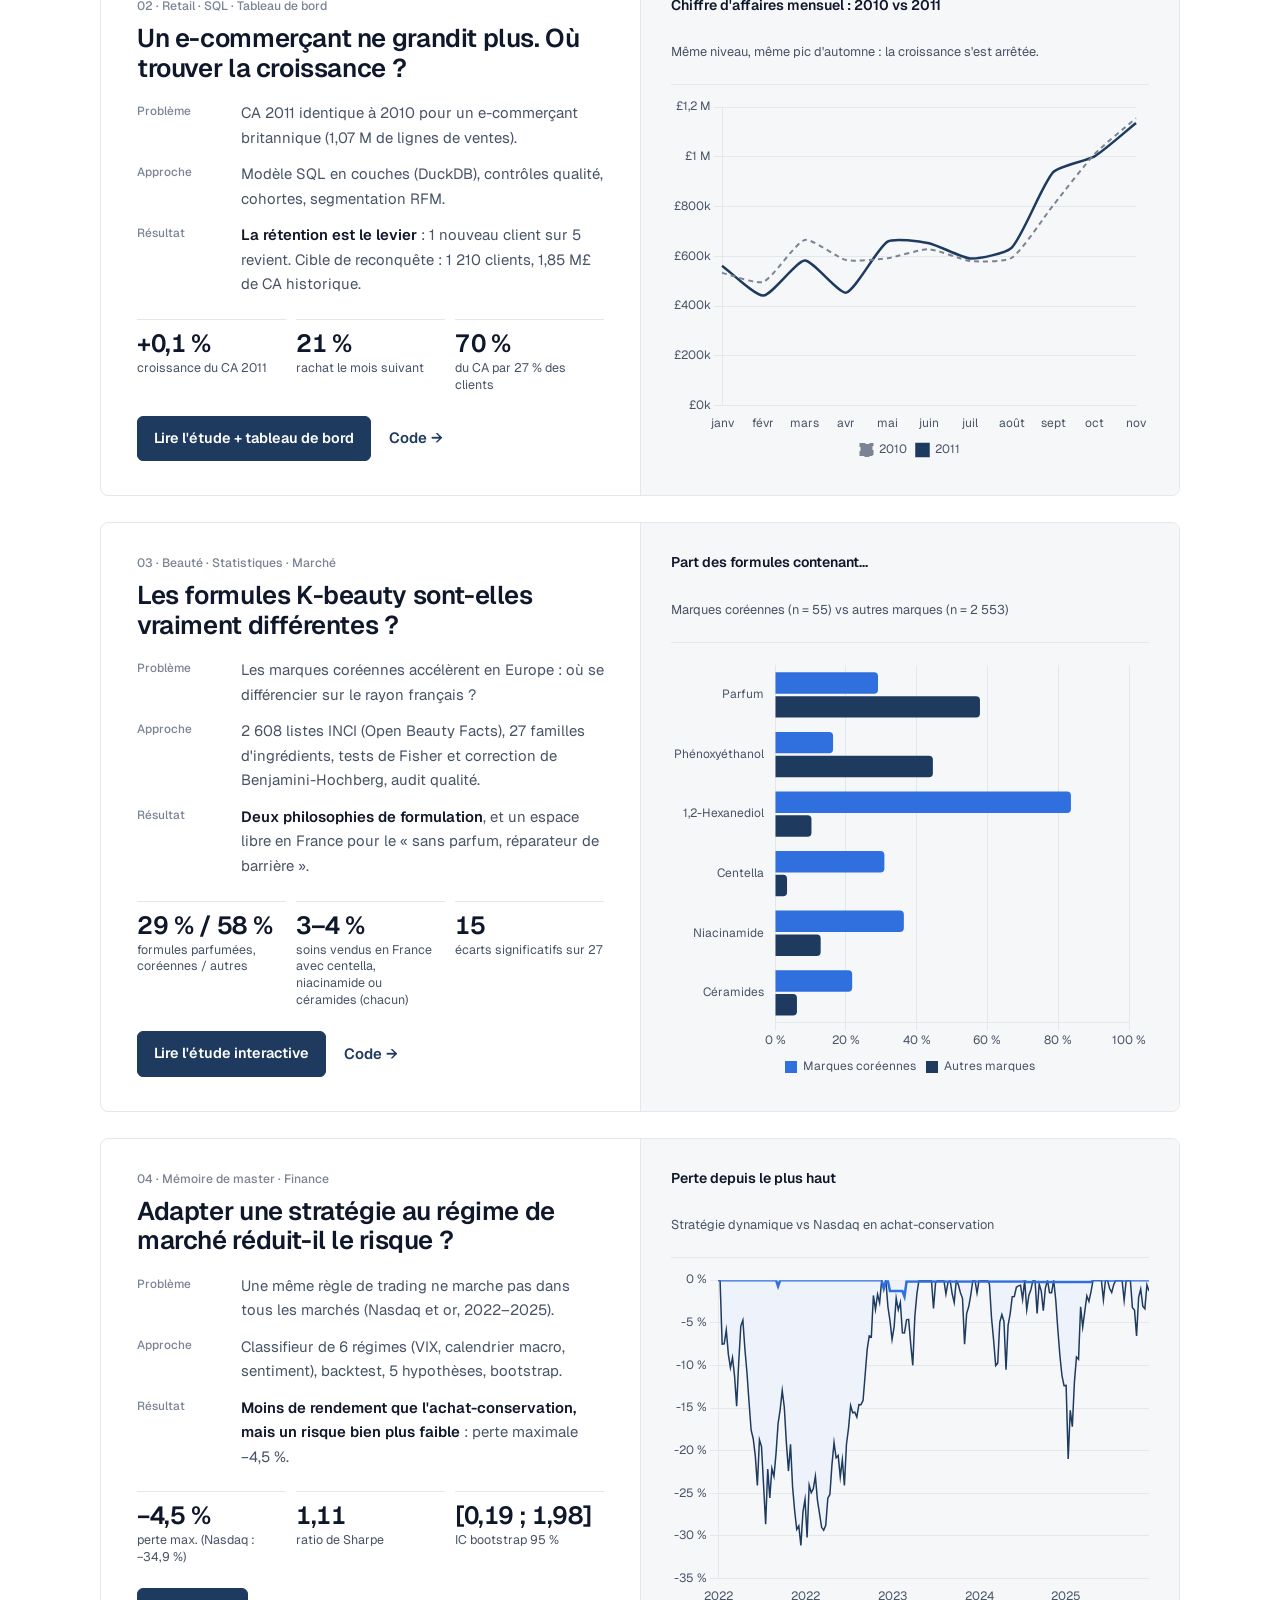
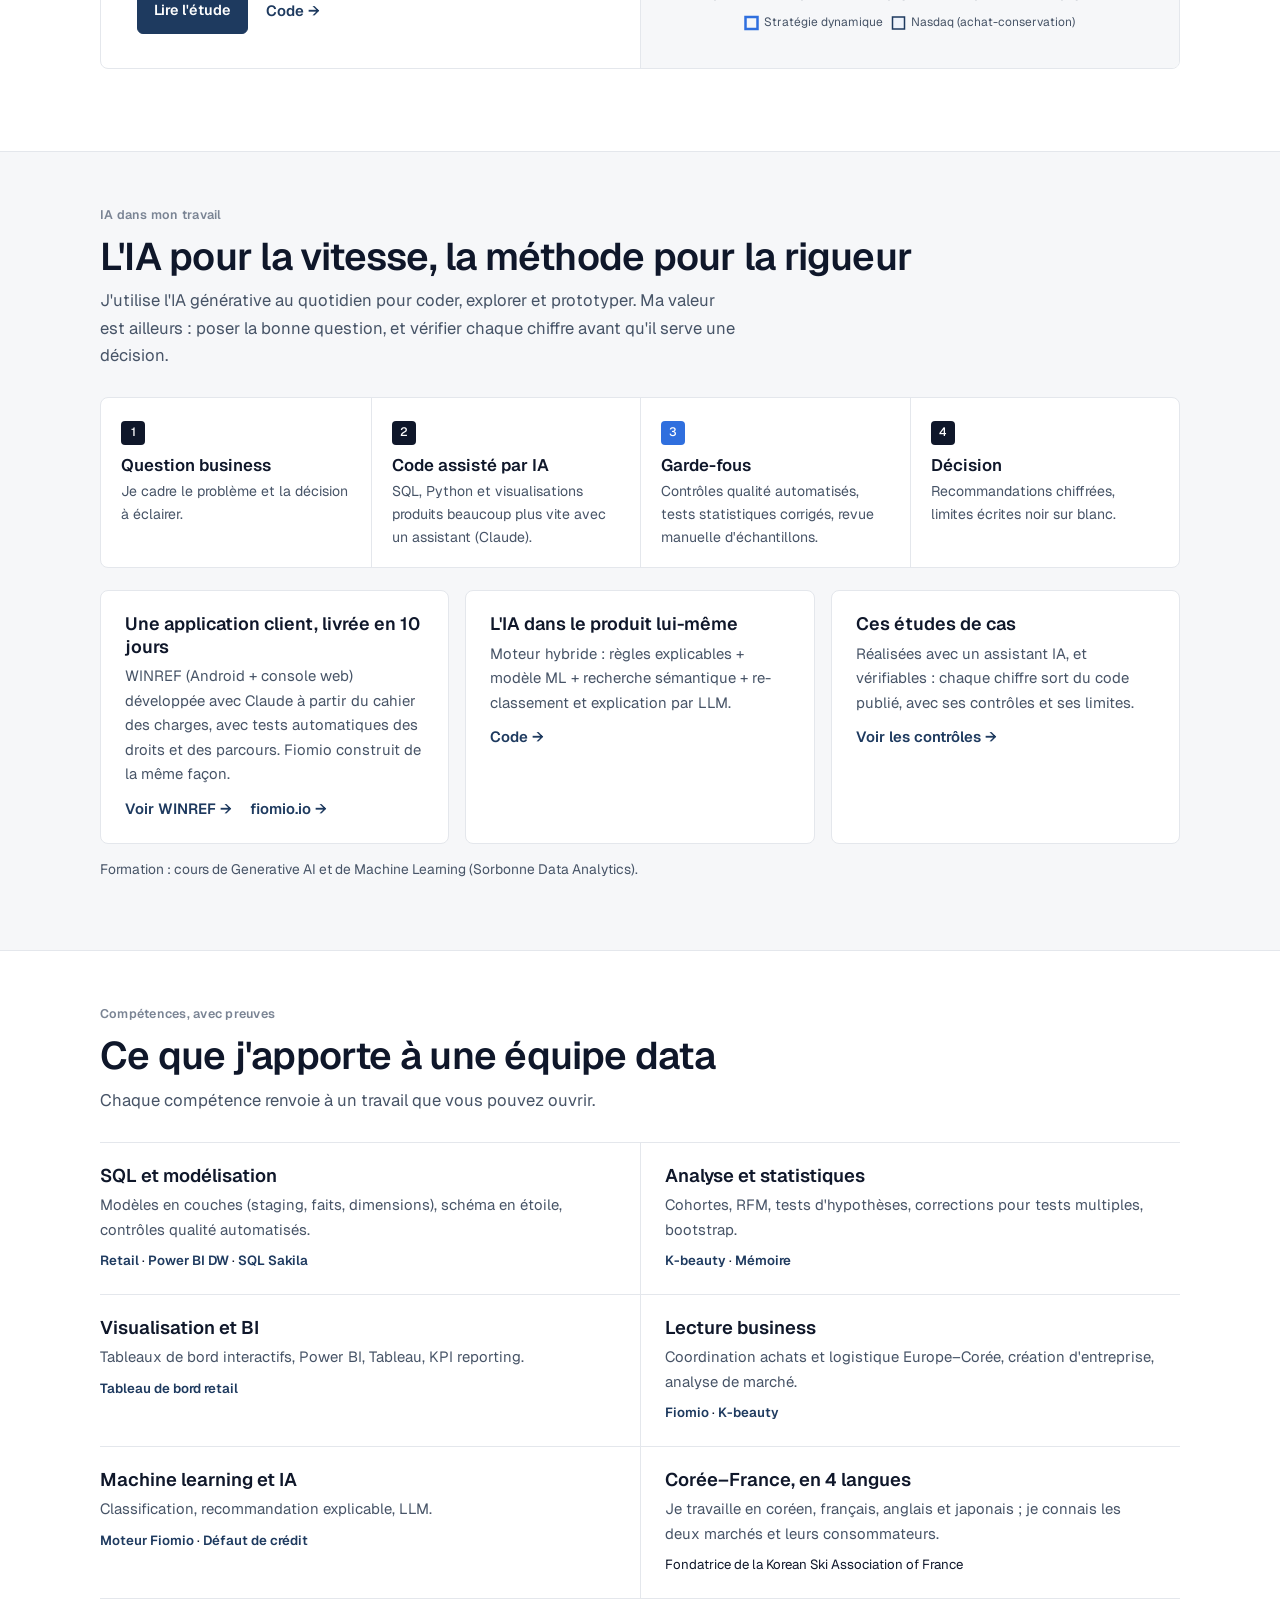
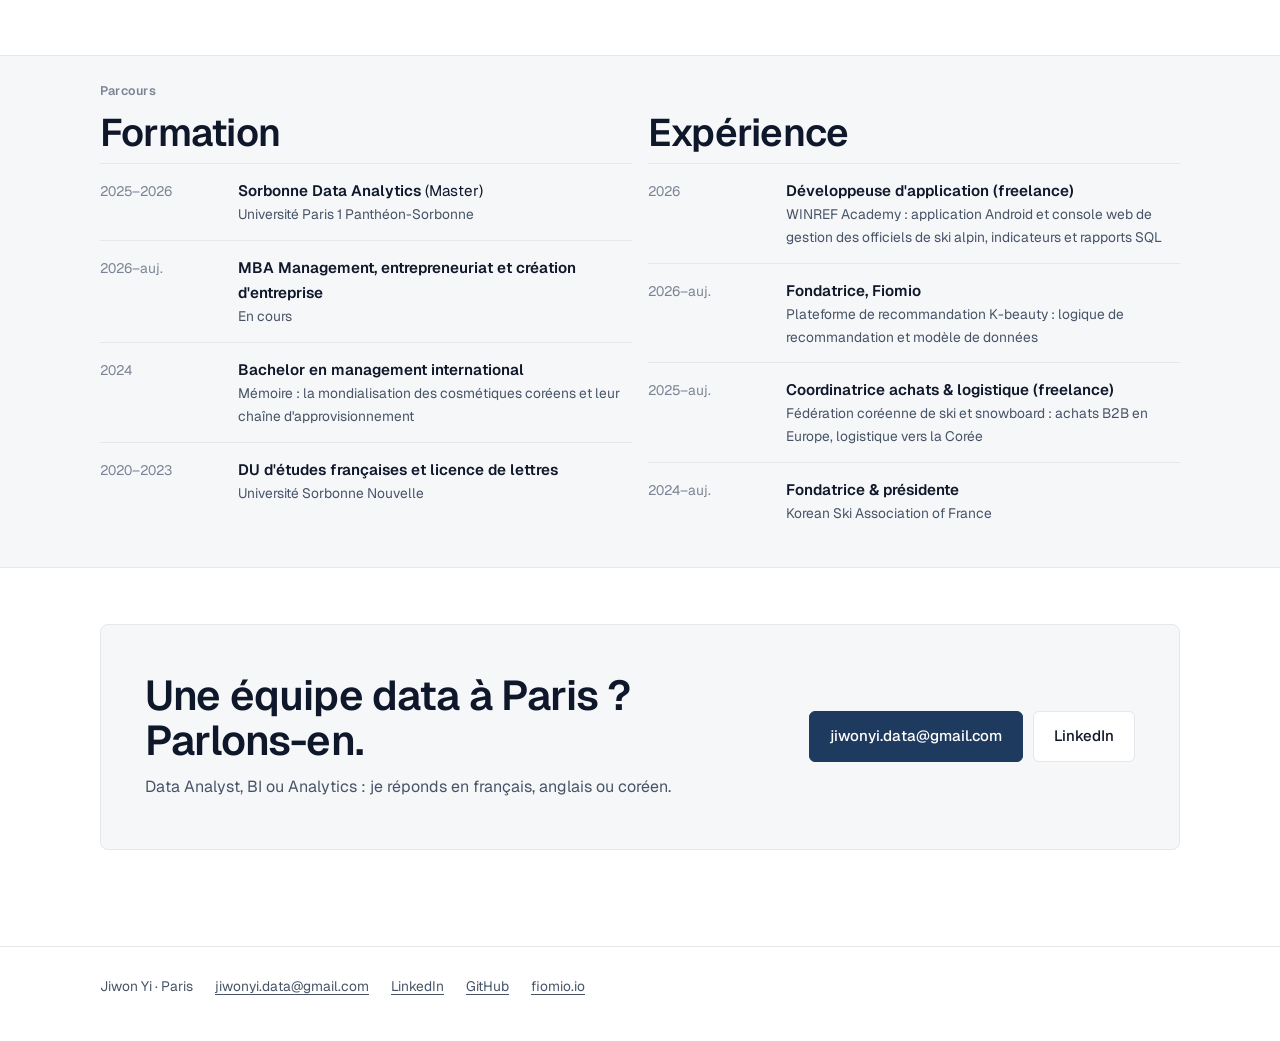
==== commit 05c6263a: "Education: drop certification row, add bachelor major and thesis Co-Authored-By: Claude Opus 5.5 <no" ====
--- a/index.html
+++ b/index.html
@@ -9,8 +9,8 @@
 <meta name="description" content="Jiwon Yi, Data Analyst à Paris : SQL, Python, BI. Études de cas en retail, beauté et finance.">
 <link rel="preconnect" href="https://fonts.googleapis.com"><link rel="preconnect" href="https://fonts.gstatic.com" crossorigin>
 <link rel="stylesheet" href="https://fonts.googleapis.com/css2?family=Geist:wght@400;500;600;700&display=swap">
-<link rel="stylesheet" href="assets/site.css?v=202611230216">
-<script src="assets/site.js?v=202611230216"></script>
+<link rel="stylesheet" href="assets/site.css?v=202611230219">
+<script src="assets/site.js?v=202611230219"></script>
 </head>
 <body>
 <nav class="nav"><div class="wrap">
@@ -188,8 +188,8 @@
       <p lang="en">Built with an AI assistant, and verifiable: every number comes from the published code, with its checks and limitations.</p>
       <div class="actions"><a href="https://github.com/jiwon-ai/retail-sales-analytics/blob/main/sql/04_checks.sql"><span lang="fr">Voir les contrôles →</span><span lang="en">See the checks →</span></a></div></div>
   </div>
-  <p class="note" lang="fr">Formation : cours de Generative AI et de Machine Learning (Sorbonne Data Analytics), certification Dataiku ML Practitioner.</p>
-  <p class="note" lang="en">Training: Generative AI and Machine Learning courses (Sorbonne Data Analytics), Dataiku ML Practitioner certification.</p>
+  <p class="note" lang="fr">Formation : cours de Generative AI et de Machine Learning (Sorbonne Data Analytics).</p>
+  <p class="note" lang="en">Training: Generative AI and Machine Learning courses (Sorbonne Data Analytics).</p>
 </div></section>
 
 <section id="competences"><div class="wrap">
@@ -216,8 +216,8 @@
       <p lang="en">Europe–Korea procurement and logistics coordination, founding a company, market analysis.</p>
       <div class="ev"><a href="https://fiomio.io">Fiomio</a> · <a href="kbeauty.html">K-beauty</a></div></div>
     <div class="cap"><h3 lang="fr">Machine learning et IA</h3><h3 lang="en">Machine learning &amp; AI</h3>
-      <p lang="fr">Classification, recommandation explicable, LLM. Certifiée Dataiku ML Practitioner.</p>
-      <p lang="en">Classification, explainable recommendation, LLMs. Dataiku ML Practitioner certified.</p>
+      <p lang="fr">Classification, recommandation explicable, LLM.</p>
+      <p lang="en">Classification, explainable recommendation, LLMs.</p>
       <div class="ev"><a href="https://github.com/jiwon-ai/daily-coding/tree/main/ml_project02_fiomio_skin"><span lang="fr">Moteur Fiomio</span><span lang="en">Fiomio engine</span></a> · <a href="https://github.com/jiwon-ai/SDA_Python"><span lang="fr">Défaut de crédit</span><span lang="en">Credit default</span></a></div></div>
     <div class="cap"><h3 lang="fr">Corée–France, en 4 langues</h3><h3 lang="en">Korea–France, in 4 languages</h3>
       <p lang="fr">Je travaille en coréen, français, anglais et japonais ; je connais les deux marchés et leurs consommateurs.</p>
@@ -234,9 +234,8 @@
       <div class="tl">
         <div><span class="y">2025–2026</span><span><b>Sorbonne Data Analytics</b> (Master)<small>Université Paris 1 Panthéon-Sorbonne</small></span></div>
         <div><span class="y" lang="fr">2026–auj.</span><span class="y" lang="en">2026–now</span><span><b lang="fr">MBA Management, entrepreneuriat et création d'entreprise</b><b lang="en">MBA in Management, Entrepreneurship and Venture Creation</b><small lang="fr">En cours</small><small lang="en">In progress</small></span></div>
-        <div><span class="y">2024</span><span><b lang="fr">Bachelor d'école de commerce</b><b lang="en">Business school bachelor's degree</b></span></div>
+        <div><span class="y">2024</span><span><b lang="fr">Bachelor en management international</b><b lang="en">Bachelor's in International Management</b><small lang="fr">Mémoire : la mondialisation des cosmétiques coréens et leur chaîne d'approvisionnement</small><small lang="en">Thesis: the globalisation of Korean cosmetics and their supply chain</small></span></div>
         <div><span class="y">2020–2023</span><span><b lang="fr">DU d'études françaises et licence de lettres</b><b lang="en">French studies diploma and BA in French literature</b><small>Université Sorbonne Nouvelle</small></span></div>
-        <div><span class="y">2025</span><span><b>Dataiku ML Practitioner</b></span></div>
       </div>
     </div>
     <div>
@@ -271,6 +270,6 @@
   <a href="https://github.com/jiwon-ai">GitHub</a>
   <a href="https://fiomio.io">fiomio.io</a>
 </div></footer>
-<script src="assets/chart.umd.js?v=202611230216"></script><script src="assets/home.js?v=202611230216"></script>
+<script src="assets/chart.umd.js?v=202611230219"></script><script src="assets/home.js?v=202611230219"></script>
 </body>
 </html>
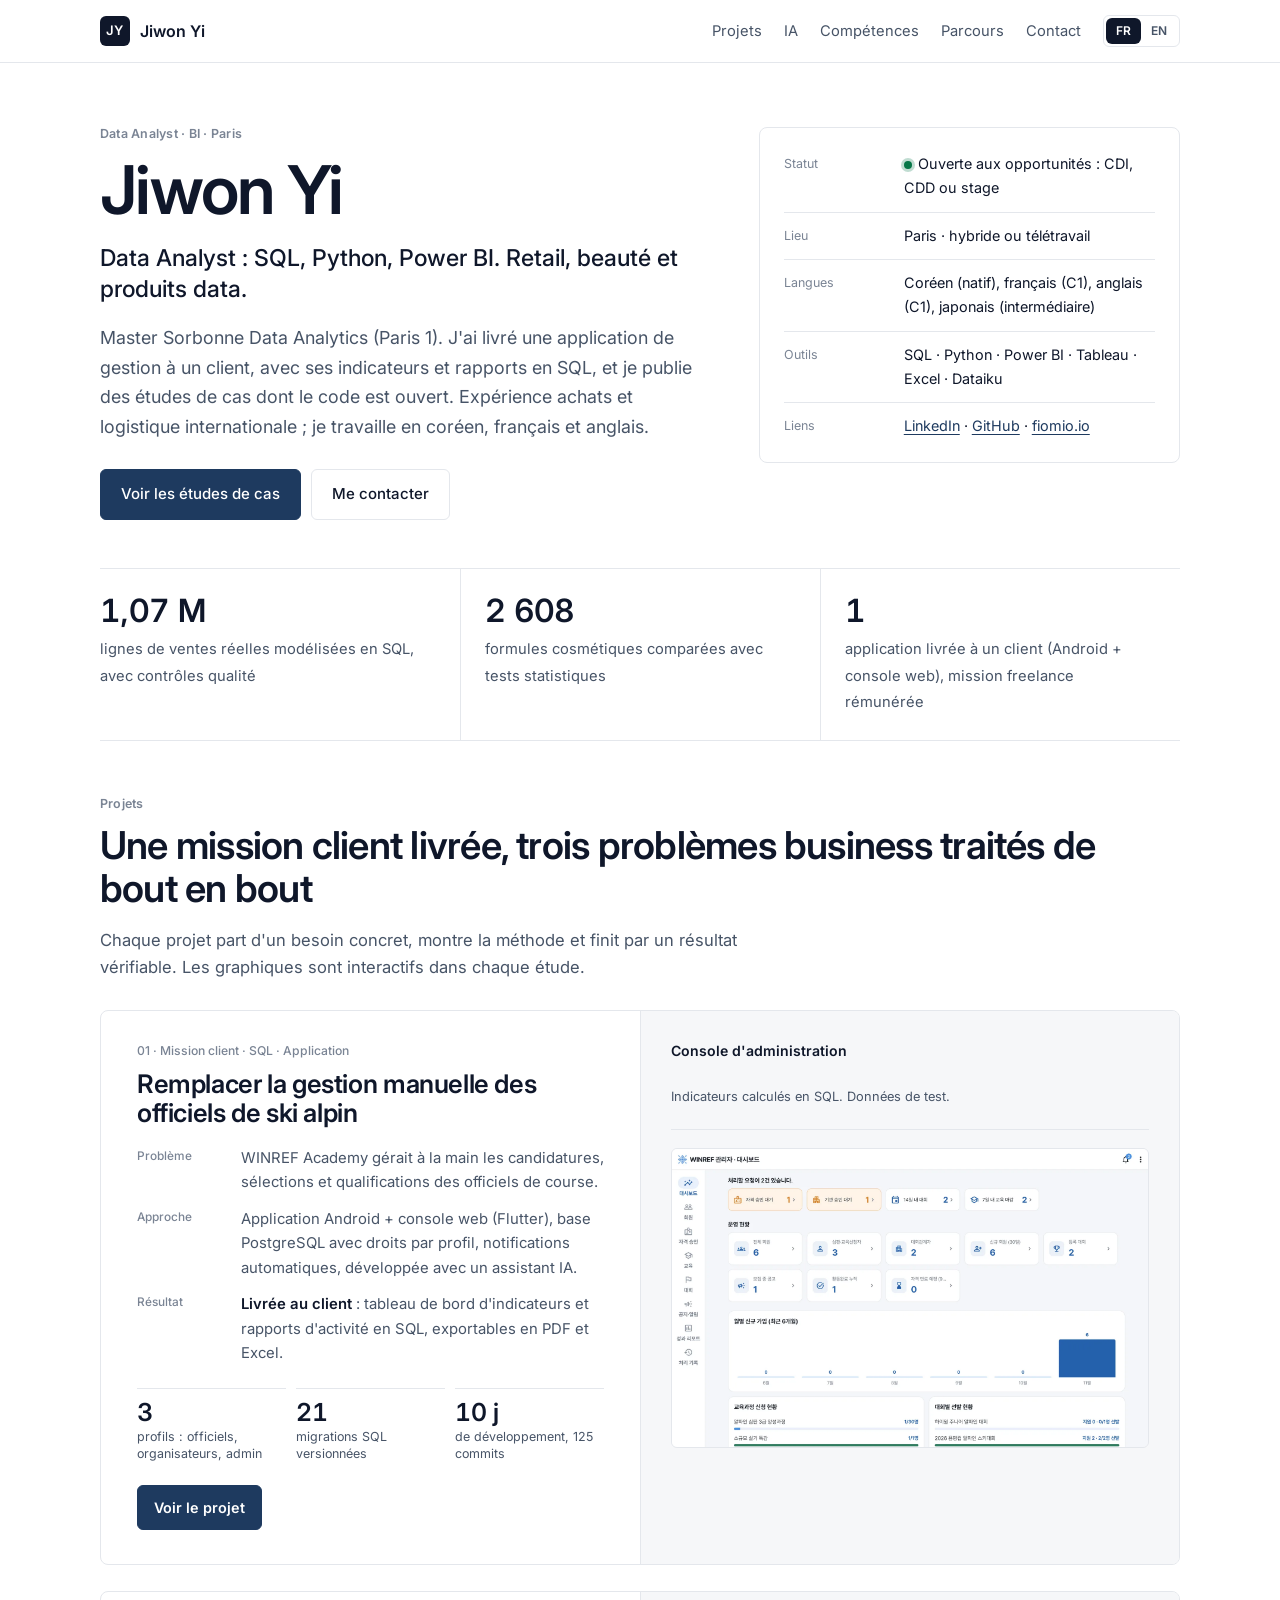
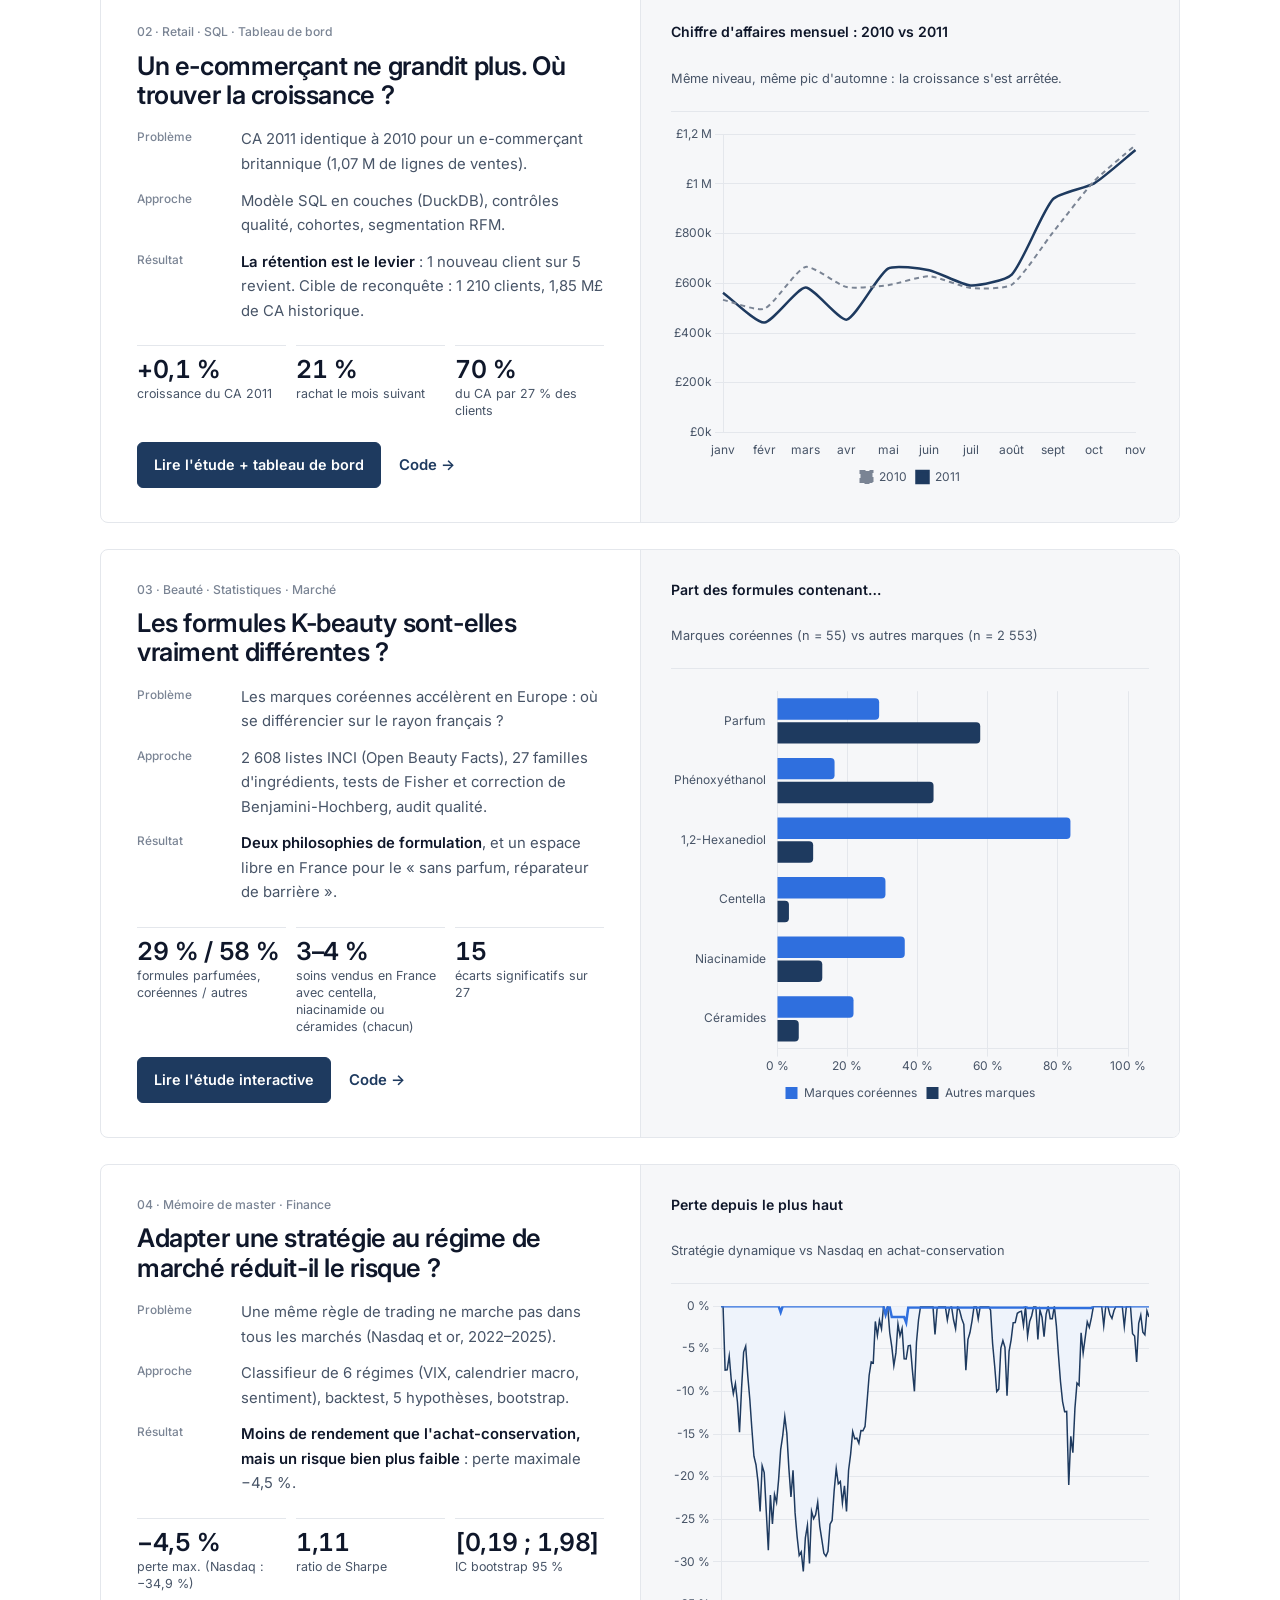
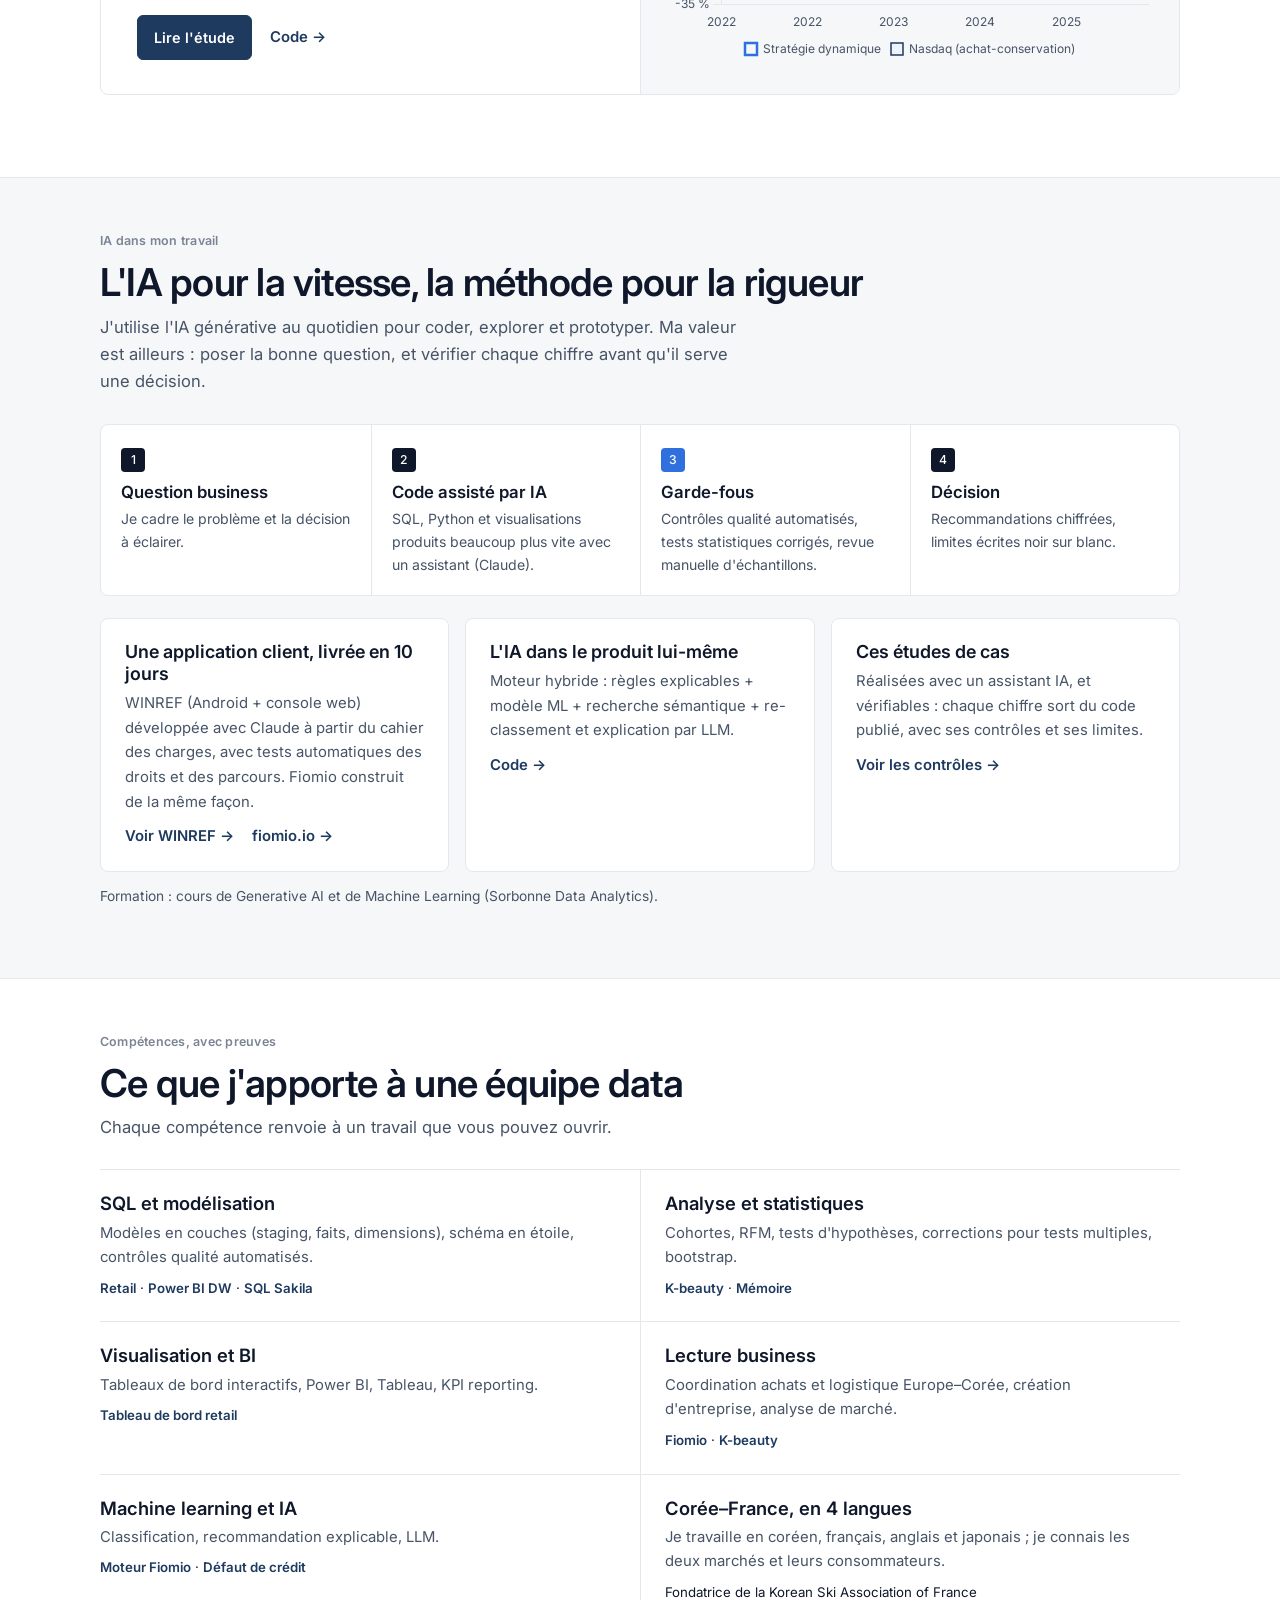
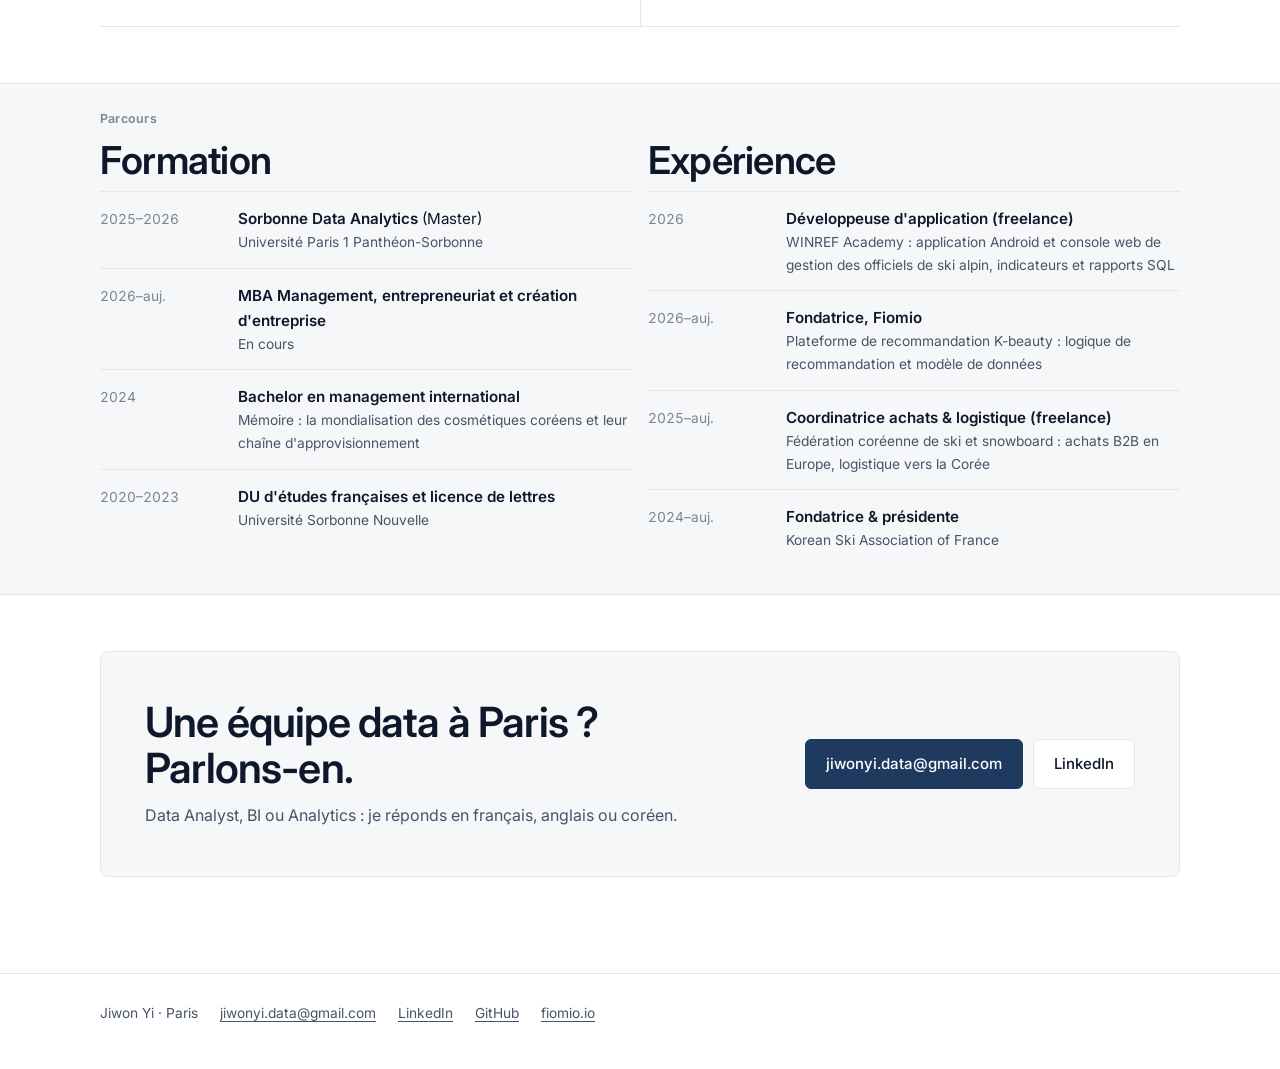
==== commit 90265662: "Switch typeface to Inter Co-Authored-By: Claude Opus 5.5 <noreply@anthropic.com> Claude-Session: htt" ====
--- a/index.html
+++ b/index.html
@@ -8,9 +8,9 @@
 <meta name="title-en" content="Jiwon Yi — Data Analyst in Paris">
 <meta name="description" content="Jiwon Yi, Data Analyst à Paris : SQL, Python, BI. Études de cas en retail, beauté et finance.">
 <link rel="preconnect" href="https://fonts.googleapis.com"><link rel="preconnect" href="https://fonts.gstatic.com" crossorigin>
-<link rel="stylesheet" href="https://fonts.googleapis.com/css2?family=Geist:wght@400;500;600;700&display=swap">
-<link rel="stylesheet" href="assets/site.css?v=202611230219">
-<script src="assets/site.js?v=202611230219"></script>
+<link rel="stylesheet" href="https://fonts.googleapis.com/css2?family=Inter:wght@400;500;600;700&display=swap">
+<link rel="stylesheet" href="assets/site.css?v=202611230223">
+<script src="assets/site.js?v=202611230223"></script>
 </head>
 <body>
 <nav class="nav"><div class="wrap">
@@ -270,6 +270,6 @@
   <a href="https://github.com/jiwon-ai">GitHub</a>
   <a href="https://fiomio.io">fiomio.io</a>
 </div></footer>
-<script src="assets/chart.umd.js?v=202611230219"></script><script src="assets/home.js?v=202611230219"></script>
+<script src="assets/chart.umd.js?v=202611230223"></script><script src="assets/home.js?v=202611230223"></script>
 </body>
 </html>
--- a/assets/site.css
+++ b/assets/site.css
@@ -1,10 +1,10 @@
-/* Jiwon Yi — portfolio. Clean analytical look: white, Geist, tabular numbers, two blues. */
+/* Jiwon Yi — portfolio. Clean analytical look: white, Inter, tabular numbers, two blues. */
 :root{
   --bg:#ffffff;--surface:#ffffff;--alt:#f6f7f9;--fg:#0f172a;--muted:#475467;--faint:#7a8494;--line:#e4e7ec;
   --accent:#1e3a5f;--accent-2:#2f6fde;--accent-soft:#eef3fb;--warm-soft:#f6f7f9;--gold:#b08d2e;--ok:#067647;--bad:#b42318;
-  --head:"Geist",-apple-system,BlinkMacSystemFont,"Segoe UI",Roboto,Helvetica,Arial,sans-serif;
-  --sans:"Geist",-apple-system,BlinkMacSystemFont,"Segoe UI",Roboto,Helvetica,Arial,sans-serif;
-  --mono:"Geist",ui-monospace,SFMono-Regular,Menlo,Consolas,monospace;
+  --head:"Inter",-apple-system,BlinkMacSystemFont,"Segoe UI",Roboto,Helvetica,Arial,sans-serif;
+  --sans:"Inter",-apple-system,BlinkMacSystemFont,"Segoe UI",Roboto,Helvetica,Arial,sans-serif;
+  --mono:"Inter",ui-monospace,SFMono-Regular,Menlo,Consolas,monospace;
   --radius:8px;--maxw:1120px;
   --shadow:none;
 }
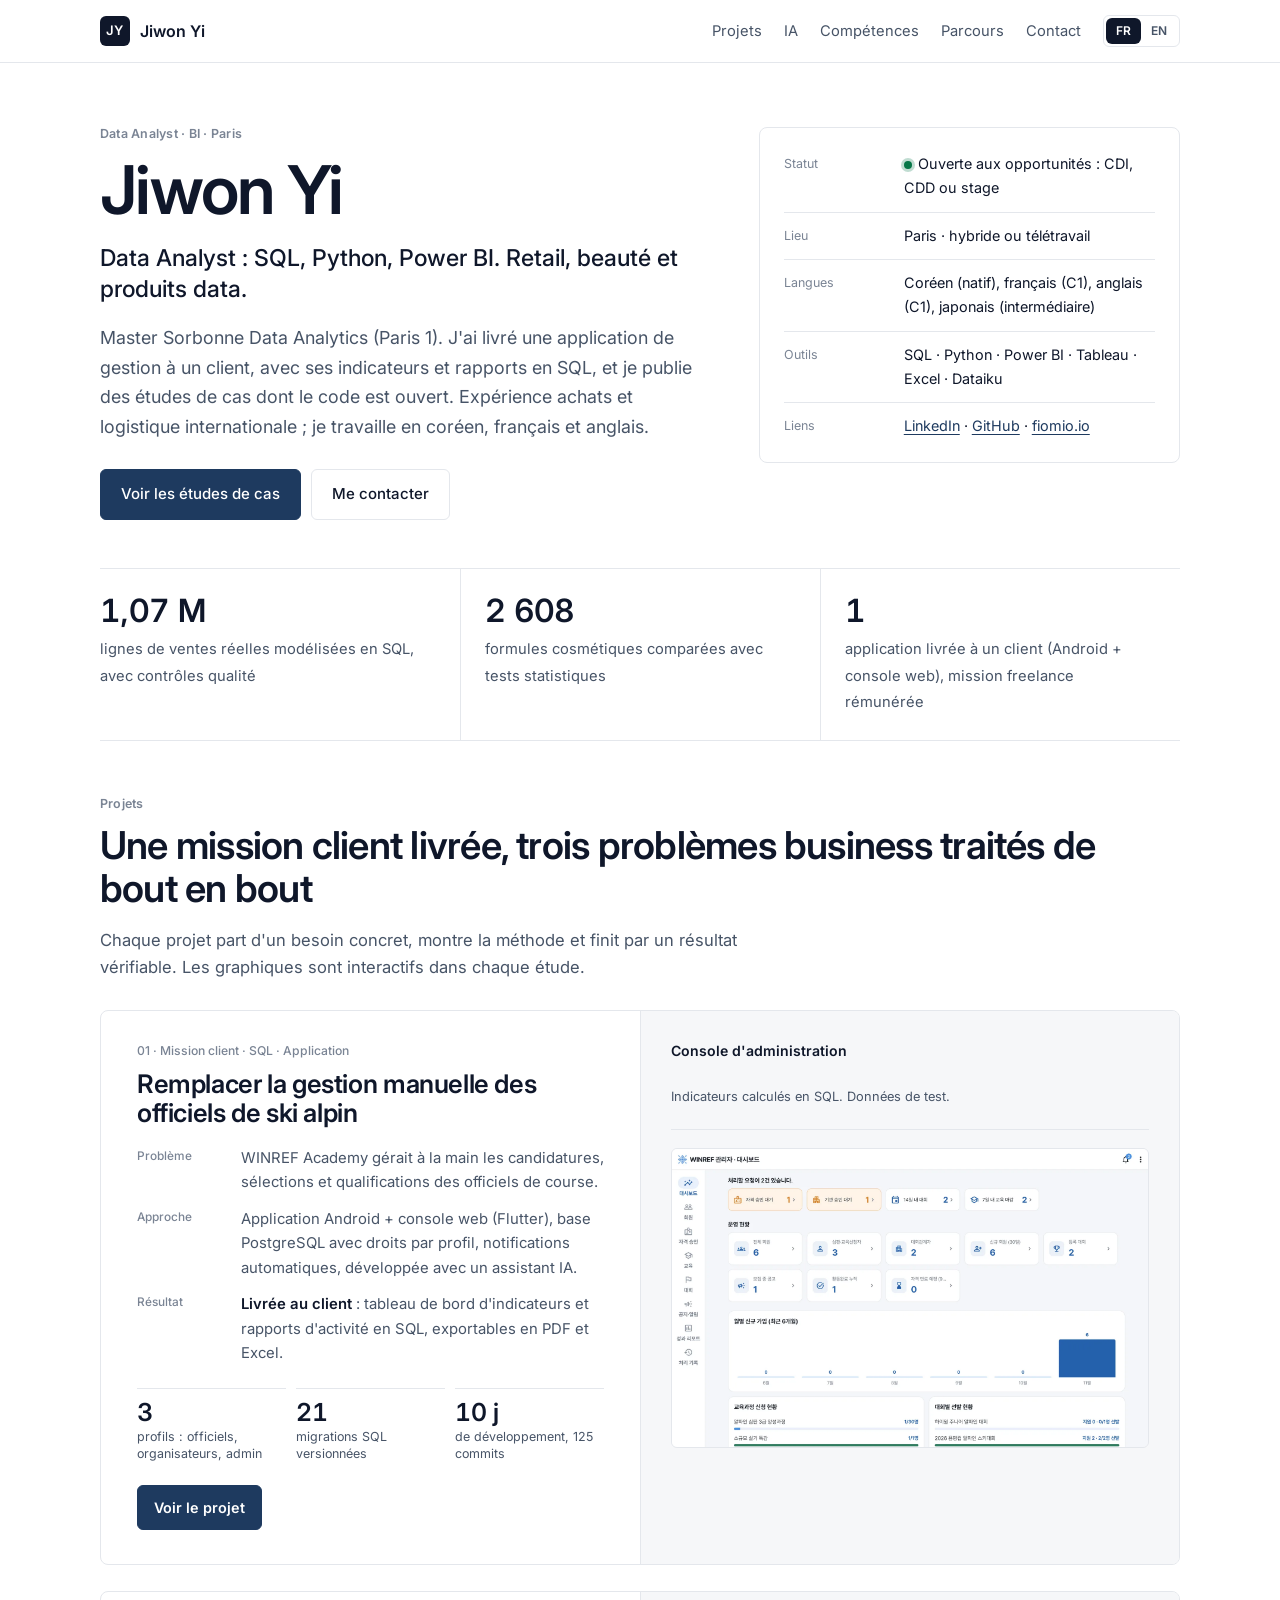
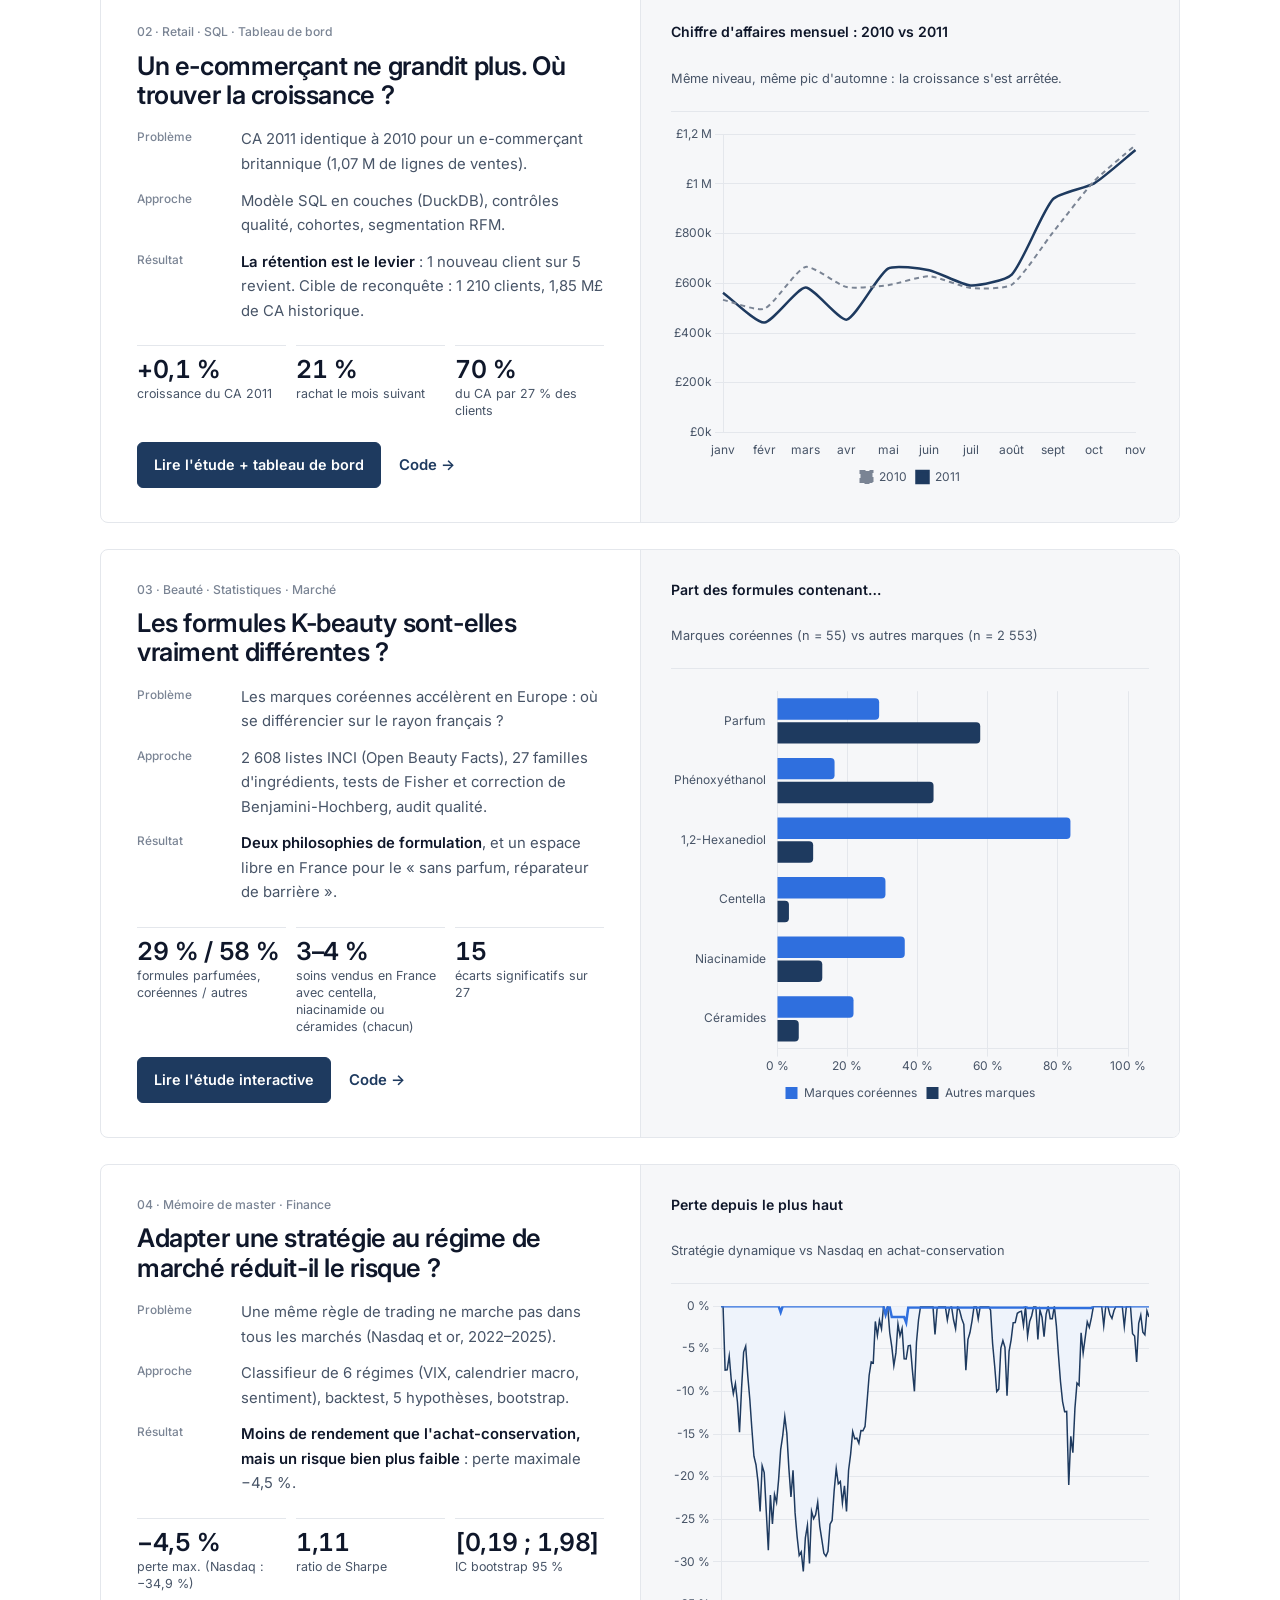
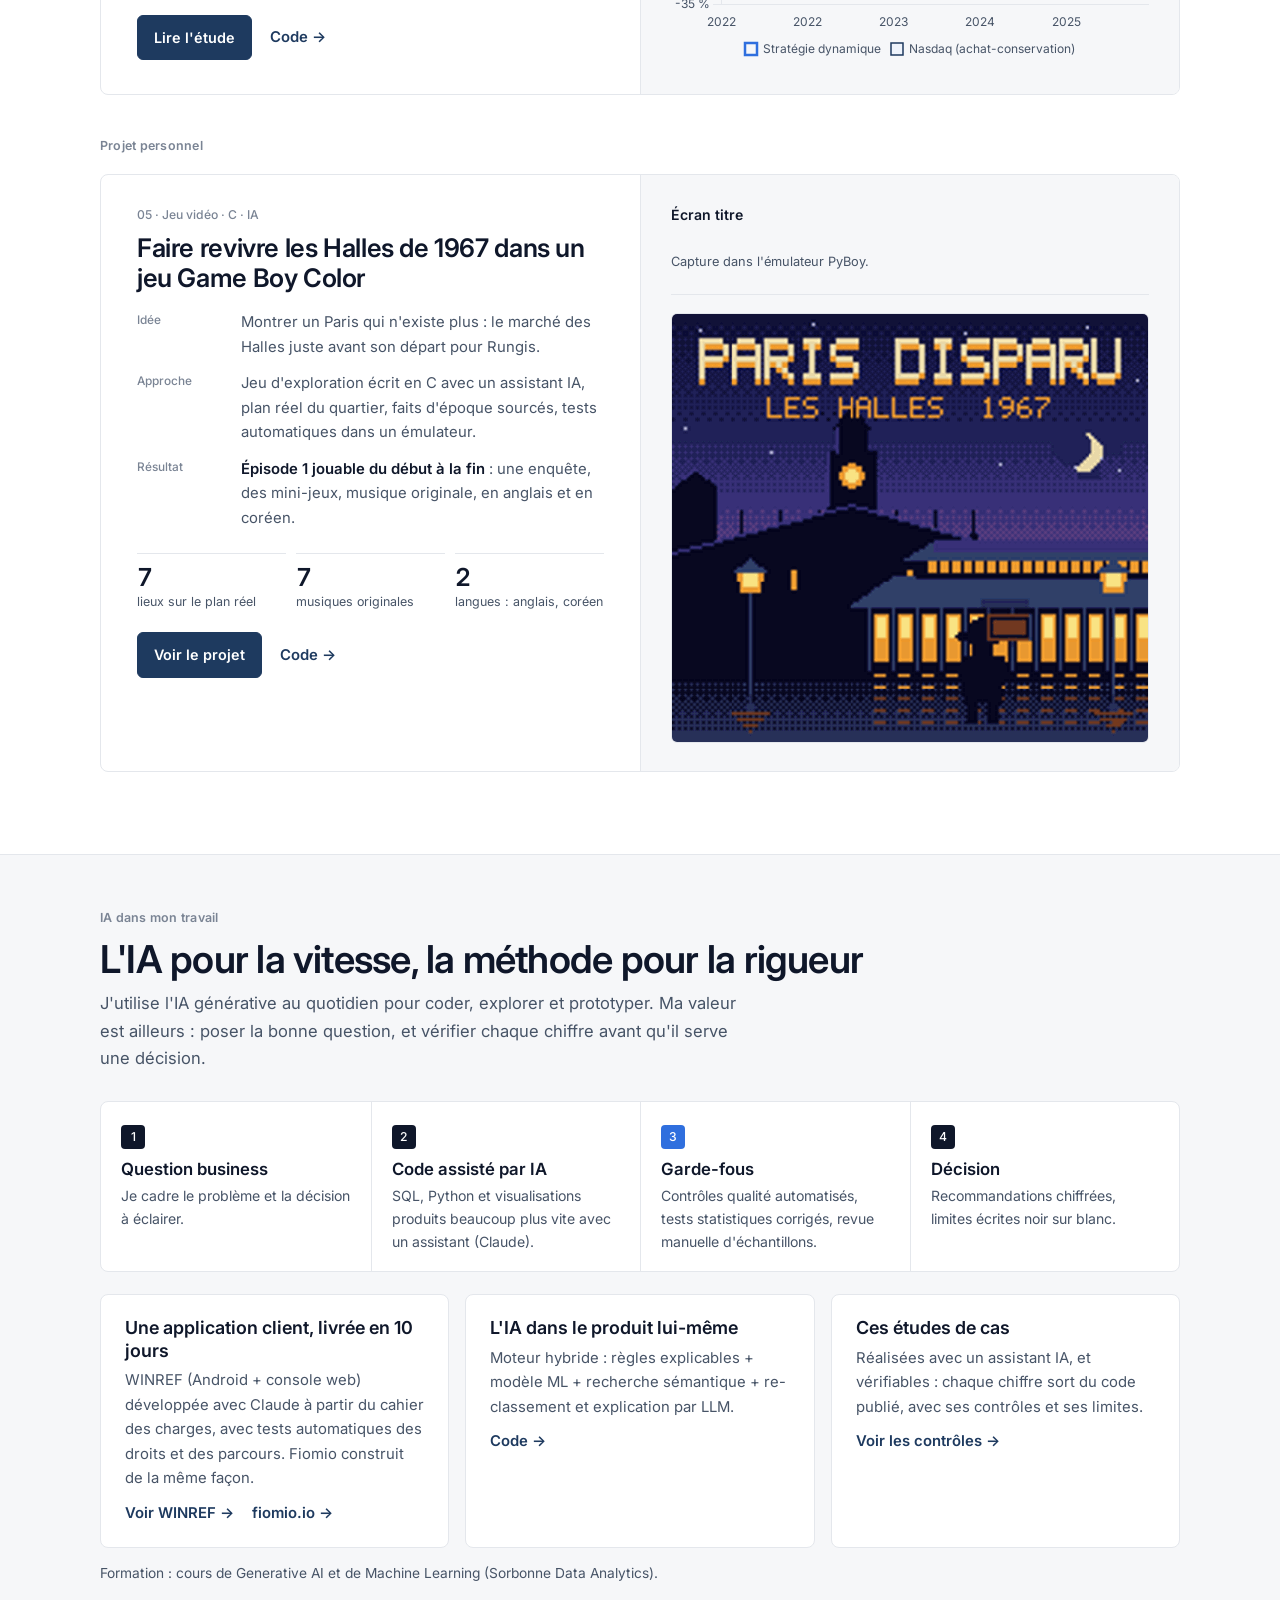
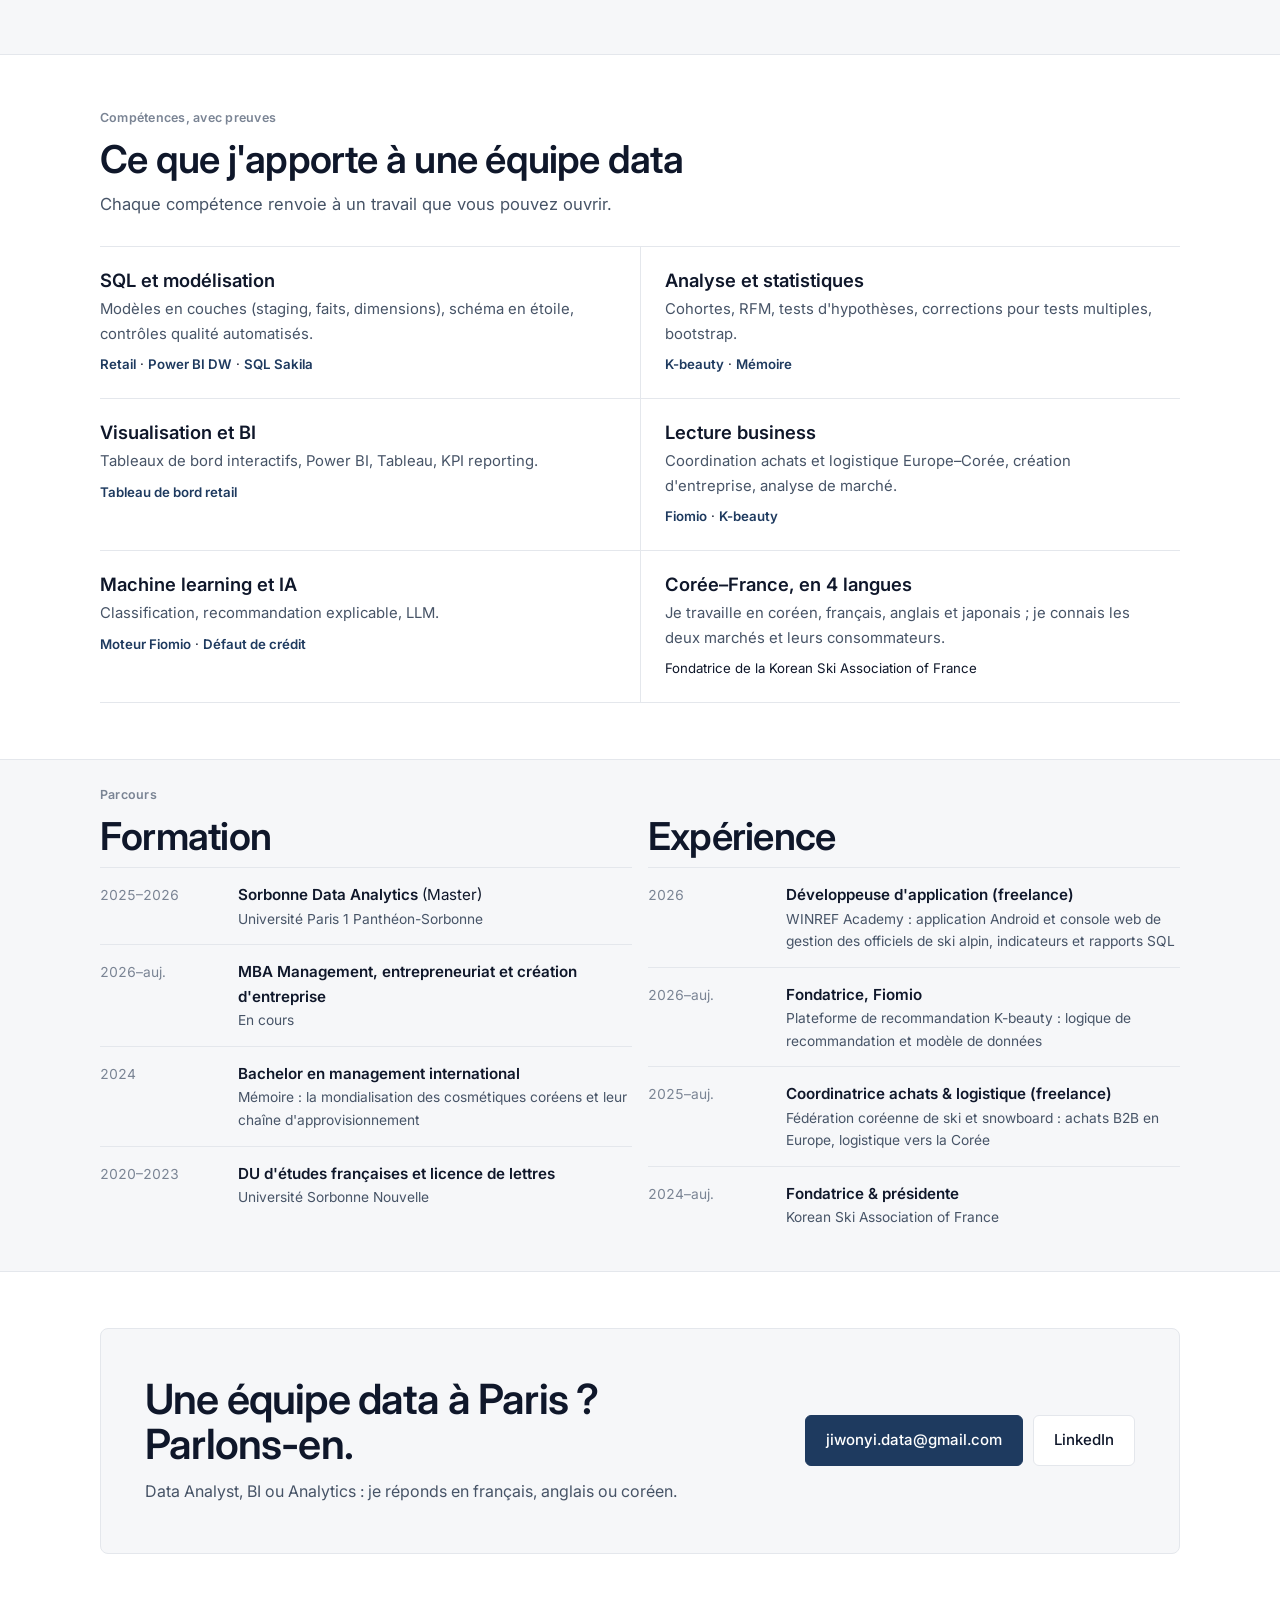
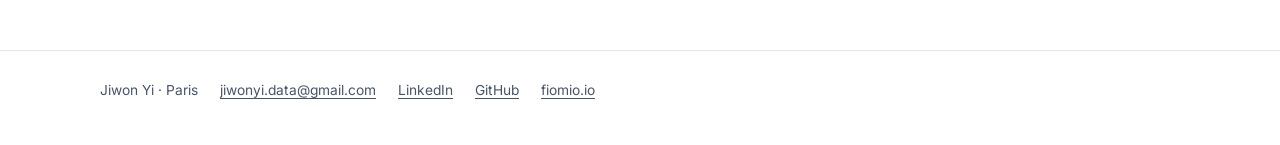
==== commit 6417e946: "Add Paris Disparu (Game Boy Color game) as a personal project New page parisdisparu.html (FR/EN) and" ====
--- a/index.html
+++ b/index.html
@@ -9,8 +9,8 @@
 <meta name="description" content="Jiwon Yi, Data Analyst à Paris : SQL, Python, BI. Études de cas en retail, beauté et finance.">
 <link rel="preconnect" href="https://fonts.googleapis.com"><link rel="preconnect" href="https://fonts.gstatic.com" crossorigin>
 <link rel="stylesheet" href="https://fonts.googleapis.com/css2?family=Inter:wght@400;500;600;700&display=swap">
-<link rel="stylesheet" href="assets/site.css?v=202611230223">
-<script src="assets/site.js?v=202611230223"></script>
+<link rel="stylesheet" href="assets/site.css?v=202611241107">
+<script src="assets/site.js?v=202611241107"></script>
 </head>
 <body>
 <nav class="nav"><div class="wrap">
@@ -158,6 +158,35 @@
       <p class="cap" lang="fr">Stratégie dynamique vs Nasdaq en achat-conservation</p>
       <p class="cap" lang="en">Dynamic strategy vs Nasdaq buy-and-hold</p>
       <div class="chartbox"><canvas id="v-th" role="img" aria-label="Drawdown, dynamic strategy vs Nasdaq"></canvas></div>
+    </div>
+  </article>
+
+  <div class="sechead side"><div>
+    <p class="eyebrow"><span lang="fr">Projet personnel</span><span lang="en">Personal project</span></p>
+  </div></div>
+
+  <article class="case">
+    <div class="txt">
+      <div class="num">05 · <span lang="fr">Jeu vidéo</span><span lang="en">Video game</span> · C · <span lang="fr">IA</span><span lang="en">AI</span></div>
+      <h3 lang="fr">Faire revivre les Halles de 1967 dans un jeu Game Boy Color</h3>
+      <h3 lang="en">Bringing 1967 Les Halles back in a Game Boy Color game</h3>
+      <dl class="pai">
+        <div><dt lang="fr">Idée</dt><dt lang="en">Idea</dt><dd lang="fr">Montrer un Paris qui n'existe plus : le marché des Halles juste avant son départ pour Rungis.</dd><dd lang="en">Show a Paris that no longer exists: Les Halles market just before it moved to Rungis.</dd></div>
+        <div><dt lang="fr">Approche</dt><dt lang="en">Approach</dt><dd lang="fr">Jeu d'exploration écrit en C avec un assistant IA, plan réel du quartier, faits d'époque sourcés, tests automatiques dans un émulateur.</dd><dd lang="en">Exploration game written in C with an AI assistant, real street layout, sourced period facts, automated tests in an emulator.</dd></div>
+        <div><dt lang="fr">Résultat</dt><dt lang="en">Result</dt><dd lang="fr"><b>Épisode 1 jouable du début à la fin</b> : une enquête, des mini-jeux, musique originale, en anglais et en coréen.</dd><dd lang="en"><b>Episode 1 playable start to finish</b>: a mystery, mini-games, original music, in English and Korean.</dd></div>
+      </dl>
+      <div class="metrics">
+        <div><b>7</b><span lang="fr">lieux sur le plan réel</span><span lang="en">areas on the real layout</span></div>
+        <div><b>7</b><span lang="fr">musiques originales</span><span lang="en">original music loops</span></div>
+        <div><b>2</b><span lang="fr">langues : anglais, coréen</span><span lang="en">languages: English, Korean</span></div>
+      </div>
+      <div class="actions"><a class="btn primary" href="parisdisparu.html"><span lang="fr">Voir le projet</span><span lang="en">See the project</span></a><a href="https://github.com/jiwon-ai/paris-disparu/tree/dev">Code →</a></div>
+    </div>
+    <div class="viz">
+      <h4 lang="fr">Écran titre</h4><h4 lang="en">Title screen</h4>
+      <p class="cap" lang="fr">Capture dans l'émulateur PyBoy.</p>
+      <p class="cap" lang="en">Captured in the PyBoy emulator.</p>
+      <img class="px" src="assets/parisdisparu/title.png" width="480" height="432" loading="lazy" alt="Paris Disparu title screen">
     </div>
   </article>
 </div></section>
@@ -270,6 +299,6 @@
   <a href="https://github.com/jiwon-ai">GitHub</a>
   <a href="https://fiomio.io">fiomio.io</a>
 </div></footer>
-<script src="assets/chart.umd.js?v=202611230223"></script><script src="assets/home.js?v=202611230223"></script>
+<script src="assets/chart.umd.js?v=202611241107"></script><script src="assets/home.js?v=202611241107"></script>
 </body>
 </html>
--- a/assets/site.css
+++ b/assets/site.css
@@ -228,3 +228,6 @@
 .hero .sub{font:500 clamp(1.15rem,2.2vw,1.45rem)/1.35 var(--sans);color:var(--fg);margin:-6px 0 18px;max-width:620px}
 .profile .facts div:first-child{border-top:0;padding-top:0}
 .case-hero p.eyebrow{font-size:.78rem;color:var(--faint);margin:0 0 12px;max-width:none}
+/* Paris Disparu: Game Boy screenshots, keep pixels sharp */
+.sechead.side{margin-top:44px}
+.phones.gb img,.case .viz img.px{image-rendering:pixelated;border-radius:6px}
